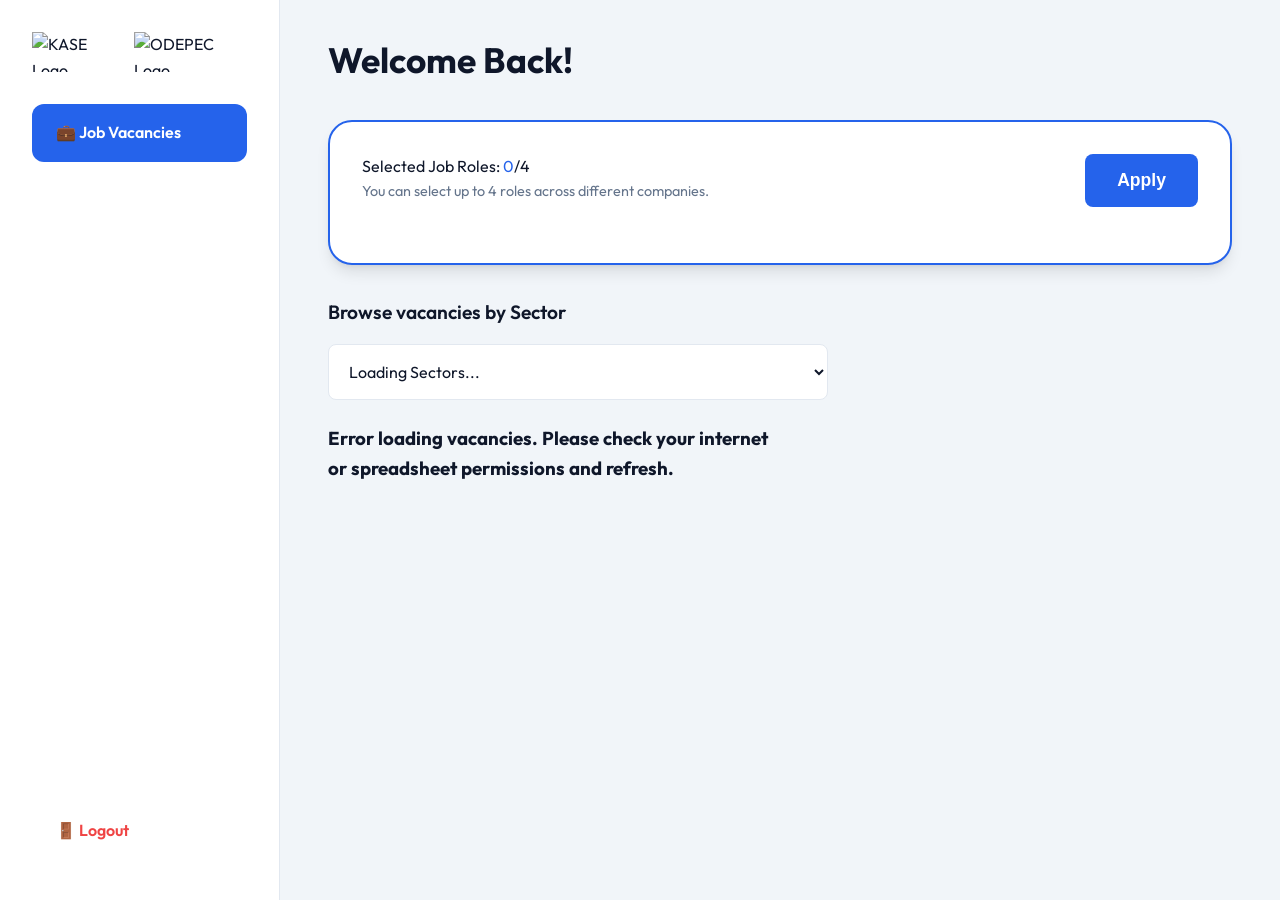
==== dashboard.html @ 4801c1cb "Add files via upload" ====
<!DOCTYPE html>
<html lang="en">

<head>
    <meta charset="UTF-8">
    <meta name="viewport" content="width=device-width, initial-scale=1.0">
    <title>Candidate Dashboard - Placement Drive 2026</title>
    <link rel="stylesheet" href="style.css">
    <link rel="preconnect" href="https://fonts.googleapis.com">
    <link rel="preconnect" href="https://fonts.gstatic.com" crossorigin>
    <link href="https://fonts.googleapis.com/css2?family=Outfit:wght@300;400;500;600;700;800&display=swap"
        rel="stylesheet">
    <script src="https://cdnjs.cloudflare.com/ajax/libs/html2pdf.js/0.10.1/html2pdf.bundle.min.js"></script>
    <style>
        :root {
            --nav-width: 280px;
        }

        .dashboard-layout {
            display: flex;
            min-height: 100vh;
            background: #f1f5f9;
        }

        .sidebar {
            width: var(--nav-width);
            background: var(--white);
            border-right: 1px solid #e2e8f0;
            padding: 2rem;
            display: flex;
            flex-direction: column;
            position: fixed;
            height: 100vh;
            z-index: 100;
        }

        .main-content {
            margin-left: var(--nav-width);
            flex: 1;
            padding: 2rem 3rem;
        }

        .nav-item {
            padding: 1rem 1.5rem;
            border-radius: 0.75rem;
            margin-bottom: 0.5rem;
            cursor: pointer;
            transition: all 0.3s;
            font-weight: 600;
            color: var(--secondary);
            display: flex;
            align-items: center;
            gap: 1rem;
        }

        .nav-item.active {
            background: var(--primary);
            color: var(--white);
        }

        .card-grid {
            display: grid;
            grid-template-columns: repeat(auto-fill, minmax(350px, 1fr));
            gap: 1.5rem;
            margin-top: 1.5rem;
        }

        .vacancy-card {
            background: var(--white);
            padding: 2rem;
            border-radius: 1.25rem;
            box-shadow: var(--shadow);
            border: 1px solid #e2e8f0;
            display: flex;
            flex-direction: column;
            gap: 1rem;
        }

        .vacancy-card .company {
            font-weight: 800;
            color: var(--primary);
            font-size: 0.85rem;
            text-transform: uppercase;
        }

        .vacancy-card h4 {
            font-size: 1.3rem;
            margin: 0;
            color: var(--text);
        }

        .vacancy-card .details-box {
            font-size: 0.9rem;
            color: var(--secondary);
            background: #f8fafc;
            padding: 1rem;
            border-radius: 0.75rem;
            margin: 0.5rem 0;
        }

        .selection-panel {
            position: sticky;
            top: 2rem;
            background: var(--white);
            padding: 2rem;
            border-radius: 1.5rem;
            box-shadow: var(--shadow-lg);
            margin-bottom: 2rem;
            border: 2px solid var(--primary);
            z-index: 10;
        }

        .selected-item {
            display: flex;
            justify-content: space-between;
            align-items: center;
            padding: 0.75rem 0;
            border-bottom: 1px solid #f1f5f9;
            font-weight: 600;
        }

        .remove-btn {
            color: #ef4444;
            cursor: pointer;
            background: #fee2e2;
            width: 24px;
            height: 24px;
            display: flex;
            align-items: center;
            justify-content: center;
            border-radius: 50%;
            font-size: 0.8rem;
        }

        #profileForm .form-row {
            display: grid;
            grid-template-columns: 1fr 1fr;
            gap: 1.5rem;
            margin-bottom: 1rem;
        }

        @media (max-width: 1024px) {
            .sidebar {
                width: 100%;
                height: auto;
                position: fixed;
                top: 0;
                left: 0;
                flex-direction: row;
                justify-content: space-between;
                align-items: center;
                padding: 0.75rem 1.5rem;
                box-shadow: var(--shadow);
            }

            .main-content {
                margin-left: 0;
                padding: 1.5rem;
                margin-top: 80px;
                /* Offset for fixed sidebar */
            }

            .sidebar .logo {
                display: block !important;
                margin-bottom: 0 !important;
            }

            .sidebar .logo img {
                height: 35px !important;
            }

            .nav-item:not(.logout-item) {
                display: none;
                /* Hide 'Job Vacancies' text on mobile since it's the only page */
            }

            .logout-item {
                margin-top: 0 !important;
                padding: 0.5rem !important;
            }
        }
    </style>
</head>

<body>
    <div class="dashboard-layout">
        <aside class="sidebar">
            <div class="logo" style="margin-bottom: 2rem; display: flex; align-items: center; gap: 0.75rem;">
                <img src="https://res.cloudinary.com/dbpyjdqt2/image/upload/kase-1-scaled_u5ygsl.jpg" alt="KASE Logo"
                    style="height: 40px;">
                <img src="https://res.cloudinary.com/dbpyjdqt2/image/upload/v1771854785/odepc_prctuo.avif"
                    alt="ODEPEC Logo" style="height: 40px;">
            </div>
            <div class="nav-item active">💼 Job Vacancies</div>
            <div class="nav-item logout-item" style="margin-top: auto; color: #ef4444;" onclick="logout()">🚪 Logout
            </div>
        </aside>

        <main class="main-content">
            <header style="margin-bottom: 2rem;">
                <h1 id="welcomeText" style="font-size: 2.2rem;">Welcome Back!</h1>
                <p id="candidateId" style="color: var(--secondary); font-weight: 600;"></p>
            </header>

            <!-- Job Application Tab (Default and Only) -->
            <div id="applyTab" class="tab-content">
                <div class="selection-panel">
                    <div style="display: flex; justify-content: space-between; align-items: flex-start;">
                        <div>
                            <div class="selection-count">Selected Job Roles: <span id="count"
                                    style="color: var(--primary);">0</span>/4</div>
                            <p style="font-size: 0.9rem; color: var(--secondary);">You can select up to 4 roles across
                                different companies.</p>
                        </div>
                        <button id="finalApply" class="btn btn-primary btn-lg" disabled>Apply</button>
                    </div>
                    <div id="selectedList" style="margin-top: 1.5rem; display: flex; flex-wrap: wrap; gap: 1rem;"></div>
                </div>

                <div class="form-group">
                    <label style="font-size: 1.2rem; margin-bottom: 1rem;">Browse vacancies by Sector</label>
                    <select id="sectorFilter" style="max-width: 500px; padding: 1rem;">
                        <option value="">Loading Sectors...</option>
                    </select>
                </div>

                <div id="vacancyGrid" class="card-grid">
                    <div style="grid-column: 1/-1; text-align: center; padding: 4rem; color: var(--secondary);">
                        <h3>Loading vacancies...</h3>
                    </div>
                </div>

                <!-- My Applications View (Hidden by default) -->
                <div id="appliedView" style="display: none; margin-top: 2rem;">
                    <h2 style="margin-bottom: 1.5rem;">My Job Applications</h2>
                    <div class="card-grid" id="appliedList"></div>
                    <div
                        style="margin-top: 2rem; background: #e0f2fe; padding: 1.5rem; border-radius: 1rem; border: 1px dashed var(--primary);">
                        <p style="font-weight: 600; color: var(--primary);">Notice: Your applications have been
                            submitted. You cannot edit or add more roles at this stage. Please contact support if you
                            need to make changes.</p>
                        <button class="btn btn-primary" style="margin-top: 1rem;"
                            onclick="showApplicationCard()">Download My Application Card</button>
                    </div>
                </div>
            </div>
        </main>
    </div>

    <!-- Job Application Card Modal -->
    <div id="applyModal" class="modal" style="display: none;">
        <div class="modal-content">
            <div id="applicationCard" class="admit-card" style="margin: 0 auto;">
                <div class="admit-card-header" style="display: flex; align-items: center; gap: 1rem;">
                    <img src="https://res.cloudinary.com/dbpyjdqt2/image/upload/kase-1-scaled_u5ygsl.jpg"
                        alt="KASE Logo" class="admit-logo" style="height: 40px;">
                    <img src="https://res.cloudinary.com/dbpyjdqt2/image/upload/v1771854785/odepc_prctuo.avif"
                        alt="ODEPEC Logo" class="admit-logo" style="height: 40px;">
                    <div class="admit-title-box">
                        <h3>JOB APPLICATION CARD</h3>
                        <p>Placement Drive 2026</p>
                    </div>
                </div>
                <div class="admit-body">
                    <div class="reg-id-box">
                        <span class="label">Candidate Reg ID:</span>
                        <span id="cardRegId" class="value highlight"></span>
                    </div>
                    <div class="info-item">
                        <span class="label">Name:</span>
                        <span id="cardName" class="value"></span>
                    </div>
                    <div class="info-item w-100">
                        <span class="label">Applied Job Roles:</span>
                        <div id="cardJobs" class="value" style="font-size: 1.1rem; padding-top: 0.5rem;"></div>
                    </div>
                </div>
                <div class="admit-footer">
                    <p>Present this card to the HR at the stall for interview.</p>
                    <p><strong>Venue:</strong> LBS Institute For Women, Poojappura</p>
                </div>
            </div>
            <div class="modal-actions" style="margin-top: 2rem;">
                <button class="btn btn-primary btn-lg" onclick="downloadApplicationCard()">Download PDF Admit
                    Card</button>
                <button class="btn btn-secondary"
                    onclick="document.getElementById('applyModal').style.display='none'">Close</button>
            </div>
        </div>
    </div>

    <script>
        const csvURL = 'https://docs.google.com/spreadsheets/d/e/2PACX-1vRA1fcEyLeE8zkgQ0BWT3zTVd2pNcmcZmdlF9qS9Awzx4W4g16uwhM9a__3Rwo3fBtJ79kLUeqDsQLf/pub?gid=0&single=true&output=csv';
        const scriptURL = 'https://script.google.com/macros/s/AKfycbyvI1SxTqioDr9ubaeykXpOODg8nxhAuhc-OuUpnTBhGR8KE3iE7Ryh45l0erADDEQ/exec';
        const mobile = sessionStorage.getItem('candidate_mobile');
        const candidateName = sessionStorage.getItem('candidate_name');
        const regId = sessionStorage.getItem('candidate_regId');
        const gender = sessionStorage.getItem('candidate_gender') || "";

        // Personalize Greeting
        if (candidateName) {
            document.getElementById('welcomeText').innerText = `Welcome, ${candidateName}!`;
        }

        let allVacancies = [];
        let selectedJobs = [];

        // Initial fetch
        checkStatus();
        fetchVacancies();

        function checkStatus() {
            fetch(scriptURL, {
                method: 'POST',
                body: JSON.stringify({ action: 'checkApplicationStatus', regId: regId })
            })
                .then(res => res.json())
                .then(data => {
                    if (data.success && data.applied) {
                        lockDashboard(data.jobs);
                    }
                });
        }

        function lockDashboard(jobs) {
            document.querySelector('.selection-panel').style.display = 'none';
            document.querySelector('.form-group').style.display = 'none';
            document.getElementById('vacancyGrid').style.display = 'none';
            document.getElementById('appliedView').style.display = 'block';

            selectedJobs = jobs.map(j => `${j.company} - ${j.role}`);

            const list = document.getElementById('appliedList');
            list.innerHTML = jobs.map(j => `
                <div class="vacancy-card">
                    <div class="company">${j.company}</div>
                    <h4>${j.role}</h4>
                    <div style="margin-top: 1rem; padding: 0.5rem 1rem; background: #fef3c7; color: #92400e; border-radius: 0.5rem; font-weight: 600; font-size: 0.9rem; display: inline-block;">
                        Status: ${j.status}
                    </div>
                </div>
            `).join('');
        }

        function fetchVacancies() {
            const CACHE_KEY = 'vacancies_data';
            const CACHE_TIME_KEY = 'vacancies_time';
            const CACHE_TTL = 60 * 60 * 1000; // 15 Minutes

            const cachedData = localStorage.getItem(CACHE_KEY);
            const cachedTime = localStorage.getItem(CACHE_TIME_KEY);
            const now = Date.now();

            if (cachedData && cachedTime && (now - cachedTime < CACHE_TTL)) {
                console.log("Loading vacancies from cache...");
                allVacancies = JSON.parse(cachedData);
                populateSectors(allVacancies);
                return;
            }

            console.log("Fetching from CSV...");
            fetch(csvURL)
                .then(res => {
                    if (!res.ok) throw new Error("CSV response not OK");
                    return res.text();
                })
                .then(csv => {
                    if (!csv || csv.trim() === "") throw new Error("Empty CSV");
                    allVacancies = parseCSV(csv);
                    if (allVacancies.length === 0) throw new Error("No vacancies parsed");

                    // Update Cache
                    localStorage.setItem(CACHE_KEY, JSON.stringify(allVacancies));
                    localStorage.setItem(CACHE_TIME_KEY, now.toString());

                    populateSectors(allVacancies);
                })
                .catch(err => {
                    console.warn('CSV Fetch failed, falling back to GAS API:', err);
                    // Fallback to GAS API
                    fetch(scriptURL + '?action=getVacancies')
                        .then(res => res.json())
                        .then(data => {
                            if (data.error) throw new Error(data.error);
                            allVacancies = data;
                            populateSectors(data);
                        })
                        .catch(err2 => {
                            console.error('All fetch attempts failed:', err2);
                            document.getElementById('vacancyGrid').innerHTML = '<h3>Error loading vacancies. Please check your internet or spreadsheet permissions and refresh.</h3>';
                        });
                });
        }

        function parseCSV(csv) {
            const lines = csv.split(/\r?\n/);
            if (lines.length < 2) return [];

            // Improved CSV header parsing (accounting for quotes)
            const headers = lines[0].split(',').map(h => h.trim().replace(/^"|"$/g, ''));

            return lines.slice(1).filter(line => line.trim() !== "").map(line => {
                // Split by comma, but handle basic quoted values (no complex nested comma handling)
                const values = line.split(',').map(v => v.trim().replace(/^"|"$/g, ''));
                const obj = {};
                headers.forEach((header, i) => {
                    if (!header) return;
                    const cleanKey = header.toLowerCase();
                    if (cleanKey.includes("organization")) obj.company = values[i] || "";
                    else if (cleanKey.includes("sector")) obj.sector = values[i] || "";
                    else if (cleanKey.includes("job title")) obj.title = values[i] || "";
                    else if (cleanKey.includes("vacancies")) obj.vacancies = values[i] || "";
                    else if (cleanKey.includes("location")) obj.location = values[i] || "";
                    else if (cleanKey.includes("qualification")) obj.qualification = values[i] || "";
                    else if (cleanKey.includes("salary") || cleanKey.includes("ctc")) obj.salary = values[i] || "";
                    else obj[header] = values[i] || "";
                });
                return obj;
            });
        }

        function populateSectors(data) {
            const filter = document.getElementById('sectorFilter');
            filter.innerHTML = '<option value="">Choose a Sector...</option>';

            const sectors = [...new Set(data.map(v => v.sector))].filter(s => s).sort();

            sectors.forEach(s => {
                const opt = document.createElement('option');
                opt.value = opt.innerText = s;
                filter.appendChild(opt);
            });

            document.getElementById('vacancyGrid').innerHTML = '<div style="grid-column: 1/-1; text-align: center; padding: 4rem; color: var(--secondary);"><h3>Please select a sector above to view vacancies</h3></div>';
        }

        document.getElementById('sectorFilter').onchange = (e) => {
            const sector = e.target.value;
            if (!sector) {
                document.getElementById('vacancyGrid').innerHTML = '<div style="grid-column: 1/-1; text-align: center; padding: 4rem; color: var(--secondary);"><h3>Please select a sector above to view vacancies</h3></div>';
                return;
            }
            const filtered = allVacancies.filter(v => v.sector === sector);
            renderVacancies(filtered);
        };

        function renderVacancies(vacancies) {
            const grid = document.getElementById('vacancyGrid');
            if (vacancies.length === 0) {
                grid.innerHTML = '<div style="grid-column: 1/-1; text-align: center; padding: 4rem; color: var(--secondary);"><h3>No vacancies found in this sector.</h3></div>';
                return;
            }

            // Using DocumentFragment for performance with 2000+ users
            const fragment = document.createDocumentFragment();
            vacancies.forEach(v => {
                const jobKey = `${v.company} - ${v.title}`;
                const isSelected = selectedJobs.includes(jobKey);

                const card = document.createElement('div');
                card.className = `vacancy-card ${isSelected ? 'selected' : ''}`;
                card.innerHTML = `
                    <div class="company">${v.company}</div>
                    <h4>${v.title}</h4>
                    <div class="details-box">
                        <strong>Vacancies:</strong> ${v.vacancies}<br>
                        <strong>Location:</strong> ${v.location}<br>
                        <strong>Qualification:</strong> ${v.qualification}<br>
                        <strong>Salary:</strong> ${v.salary}
                    </div>
                    <button class="btn ${isSelected ? 'btn-secondary' : 'btn-primary'} apply-btn" 
                            onclick="toggleJob('${jobKey}')">
                        ${isSelected ? 'Deselect Role' : 'Select This Role'}
                    </button>
                `;
                fragment.appendChild(card);
            });

            grid.innerHTML = '';
            grid.appendChild(fragment);
        }

        function toggleJob(jobKey) {
            const idx = selectedJobs.indexOf(jobKey);
            if (idx > -1) {
                selectedJobs.splice(idx, 1);
            } else {
                if (selectedJobs.length >= 4) {
                    alert("Maximum 4 selections allowed.");
                    return;
                }
                selectedJobs.push(jobKey);
            }
            updateSelection();

            const sector = document.getElementById('sectorFilter').value;
            if (sector) {
                renderVacancies(allVacancies.filter(v => v.sector === sector));
            }
        }

        function updateSelection() {
            document.getElementById('count').innerText = selectedJobs.length;
            document.getElementById('finalApply').disabled = selectedJobs.length === 0;
            const list = document.getElementById('selectedList');
            list.innerHTML = selectedJobs.map(j => `
                <div class="selected-item" style="background: #e0f2fe; padding: 0.5rem 1rem; border-radius: 2rem; display: flex; align-items: center; gap: 0.5rem;">
                    <span>${j}</span>
                    <span class="remove-btn" onclick="toggleJob('${j}')">×</span>
                </div>
            `).join('');
        }

        document.getElementById('finalApply').onclick = () => {
            const btn = document.getElementById('finalApply');
            btn.disabled = true;
            btn.innerText = 'Applying...';

            function attemptApply(retries = 3) {
                fetch(scriptURL, {
                    method: 'POST',
                    body: JSON.stringify({
                        action: 'applyJobs',
                        mobile: mobile,
                        fullName: candidateName,
                        regId: regId,
                        gender: gender,
                        selectedJobs: selectedJobs
                    })
                })
                    .then(res => res.json())
                    .then(result => {
                        if (result.success) {
                            showApplicationCard();
                            checkStatus(); // Refresh to lock
                        } else if (retries > 0) {
                            console.warn(`Apply failed, retrying... (${retries} left)`);
                            setTimeout(() => attemptApply(retries - 1), 1500);
                        } else {
                            alert('Server is busy due to high traffic. Your selections are saved locally, please click Apply again in a few moments.');
                            btn.disabled = false;
                            btn.innerText = 'Apply';
                        }
                    })
                    .catch(err => {
                        if (retries > 0) {
                            console.warn("Network error, retrying...", err);
                            setTimeout(() => attemptApply(retries - 1), 1500);
                        } else {
                            alert('Connection error. Please check your internet and try again.');
                            btn.disabled = false;
                            btn.innerText = 'Apply';
                        }
                    });
            }

            attemptApply();
        };

        function showApplicationCard() {
            document.getElementById('cardRegId').innerText = regId;
            document.getElementById('cardName').innerText = candidateName;
            document.getElementById('cardJobs').innerHTML = selectedJobs.map((j, i) => `<b>${i + 1}.</b> ${j}`).join('<br>');
            document.getElementById('applyModal').style.display = 'flex';
        }

        function downloadApplicationCard() {
            const element = document.getElementById('applicationCard');
            const originalWidth = element.style.width;

            // Ensure we capture from the top and the card is properly sized
            window.scrollTo(0, 0);
            element.style.width = "680px";
            element.style.margin = "0"; // Remove centered margin for capture

            const opt = {
                margin: 0.5,
                filename: `Application_AdmitCard_${regId}.pdf`,
                image: { type: 'jpeg', quality: 0.98 },
                html2canvas: {
                    scale: 3,
                    useCORS: true,
                    letterRendering: true,
                    scrollY: 0,
                    scrollX: 0
                },
                jsPDF: { unit: 'in', format: 'a4', orientation: 'portrait' }
            };

            const btn = event.target;
            const originalText = btn.innerText;
            btn.innerText = 'Generating PDF...';
            btn.disabled = true;

            html2pdf().set(opt).from(element).save().then(() => {
                element.style.width = originalWidth;
                element.style.margin = "0 auto";
                btn.innerText = originalText;
                btn.disabled = false;
            }).catch(err => {
                console.error("PDF Generate Error:", err);
                btn.innerText = originalText;
                btn.disabled = false;
                alert("Error generating PDF. Please try again.");
            });
        }

        function logout() { sessionStorage.clear(); window.location.href = 'index.html'; }
    </script>
</body>

</html>
---- style.css ----
/* Design System */
:root {
    --primary: #2563eb;
    --primary-dark: #1d4ed8;
    --secondary: #64748b;
    --accent: #10b981;
    --background: #f8fafc;
    --text: #0f172a;
    --white: #ffffff;
    --glass: rgba(255, 255, 255, 0.8);
    --shadow: 0 4px 6px -1px rgb(0 0 0 / 0.1), 0 2px 4px -2px rgb(0 0 0 / 0.1);
    --shadow-lg: 0 10px 15px -3px rgb(0 0 0 / 0.1), 0 4px 6px -4px rgb(0 0 0 / 0.1);
}

* {
    margin: 0;
    padding: 0;
    box-sizing: border-box;
}

html {
    scroll-behavior: smooth;
}

body {
    font-family: 'Outfit', sans-serif;
    background-color: var(--background);
    color: var(--text);
    line-height: 1.6;
    caret-color: transparent;
    /* Remove default blinking cursor from non-inputs */
}

input,
textarea,
[contenteditable="true"] {
    caret-color: auto;
    /* Restore for inputs */
}

.container {
    max-width: 1200px;
    margin: 0 auto;
    padding: 0 1.5rem;
}

/* Header */
.header {
    height: 80px;
    display: flex;
    align-items: center;
    background-color: var(--glass);
    backdrop-filter: blur(8px);
    position: sticky;
    top: 0;
    z-index: 1000;
    border-bottom: 1px solid rgba(0, 0, 0, 0.05);
}

.header nav {
    display: flex;
    justify-content: space-between;
    align-items: center;
    width: 100%;
}

.logo img {
    height: 70px;
    /* Increased from 50px */
    width: auto;
}

/* Buttons */
.btn {
    display: inline-block;
    padding: 0.75rem 1.5rem;
    border-radius: 0.5rem;
    font-weight: 600;
    text-decoration: none;
    transition: all 0.3s ease;
    cursor: pointer;
    border: none;
}

.btn-primary {
    background-color: var(--primary);
    color: var(--white);
}

.btn-primary:hover {
    background-color: var(--primary-dark);
    transform: translateY(-2px);
    box-shadow: var(--shadow);
}

.btn-secondary {
    background-color: var(--white);
    color: var(--text);
    border: 1px solid rgba(0, 0, 0, 0.1);
}

.btn-secondary:hover {
    background-color: #f1f5f9;
    transform: translateY(-2px);
}

.btn-lg {
    padding: 1rem 2rem;
    font-size: 1.1rem;
}

/* Hero Section */
.hero {
    padding: 6rem 0;
    background: radial-gradient(circle at top right, rgba(37, 99, 235, 0.05), transparent),
        radial-gradient(circle at bottom left, rgba(16, 185, 129, 0.05), transparent);
    text-align: center;
}

.hero-content {
    max-width: 800px;
    margin: 0 auto;
}

.badge {
    background: linear-gradient(135deg, var(--primary), var(--accent));
    color: var(--white);
    padding: 0.6rem 1.2rem;
    border-radius: 2rem;
    font-weight: 700;
    font-size: 0.9rem;
    display: inline-block;
    margin-bottom: 1.5rem;
    box-shadow: 0 4px 12px rgba(37, 99, 235, 0.3);
    text-transform: uppercase;
    letter-spacing: 1px;
}

.hero h1 {
    font-size: 3.5rem;
    font-weight: 800;
    line-height: 1.2;
    margin-bottom: 1.5rem;
}

.hero h1 span {
    color: var(--primary);
}

.hero p {
    font-size: 1.25rem;
    color: var(--secondary);
    margin-bottom: 2.5rem;
}

.hero-btns {
    display: flex;
    gap: 1rem;
    justify-content: center;
}

/* Stats Section */
.stats {
    padding: 4rem 0;
    background-color: var(--white);
}

.stats-grid {
    display: grid;
    grid-template-columns: repeat(auto-fit, minmax(200px, 1fr));
    gap: 2rem;
    text-align: center;
}

.stat-card h3 {
    font-size: 2.5rem;
    font-weight: 700;
    color: var(--primary);
    margin-bottom: 0.5rem;
}

.stat-card p {
    color: var(--secondary);
    font-weight: 600;
}

/* Common Section Styles */
.section-title {
    text-align: center;
    font-size: 2.5rem;
    font-weight: 700;
    margin-bottom: 1rem;
}

.section-subtitle {
    text-align: center;
    color: var(--secondary);
    margin-bottom: 3rem;
    max-width: 600px;
    margin-left: auto;
    margin-right: auto;
}

/* Recruiters & Sectors Grid */
.recruiters {
    padding: 4rem 0 2rem 0;
    /* Reduced gaps */
}

.sectors {
    padding: 0 0 4rem 0;
    /* Reduced gaps */
}

.recruiters-grid,
.sectors-grid {
    display: none;
}

.card {
    background: var(--white);
    padding: 1.5rem;
    border-radius: 1rem;
    box-shadow: var(--shadow);
    transition: transform 0.3s ease;
    border: 1px solid rgba(0, 0, 0, 0.05);
    display: flex;
    align-items: center;
    gap: 1rem;
}

.card:hover {
    transform: translateY(-5px);
    box-shadow: var(--shadow-lg);
}

.card-icon {
    width: 40px;
    height: 40px;
    background: rgba(37, 99, 235, 0.1);
    color: var(--primary);
    border-radius: 0.5rem;
    display: flex;
    align-items: center;
    justify-content: center;
    font-weight: 700;
    flex-shrink: 0;
}

/* Registration Form */
.registration {
    padding: 6rem 0;
    background-color: #f1f5f9;
}

.form-container {
    max-width: 800px;
    margin: 0 auto;
    background: var(--white);
    padding: 3rem;
    border-radius: 1.5rem;
    box-shadow: var(--shadow-lg);
}

.form-section {
    margin-bottom: 2rem;
}

.form-section-title {
    font-size: 1.5rem;
    font-weight: 700;
    margin-bottom: 1.5rem;
    padding-bottom: 0.5rem;
    border-bottom: 2px solid #f1f5f9;
}

.form-group {
    margin-bottom: 1rem;
}

/* Address Grid */
.form-grid-address {
    display: grid;
    grid-template-columns: repeat(2, 1fr);
    gap: 1rem;
    margin-bottom: 1rem;
}

.form-row {
    display: grid;
    grid-template-columns: 1fr 1fr;
    gap: 1.5rem;
}

label {
    display: block;
    font-weight: 600;
    margin-bottom: 0.5rem;
    color: var(--text);
}

input[type="text"],
input[type="email"],
input[type="tel"],
input[type="password"],
input[type="number"],
input[type="date"],
input:not([type]),
select,
textarea {
    width: 100%;
    padding: 0.75rem 1rem;
    border: 1.5px solid #e2e8f0;
    border-radius: 0.5rem;
    font-family: inherit;
    font-size: 1rem;
    transition: all 0.3s ease;
    background-color: var(--white);
    color: var(--text);
    display: block;
}

input:focus,
select:focus,
textarea:focus {
    outline: none;
    border-color: var(--primary);
}

.radio-group,
.checkbox-group {
    display: flex;
    gap: 1.5rem;
    flex-wrap: wrap;
    padding: 0.5rem 0;
}

.radio-group label,
.checkbox-group label {
    font-weight: 400;
    display: flex;
    align-items: center;
    gap: 0.5rem;
    cursor: pointer;
}

/* Hero Details */
.hero-details {
    margin-bottom: 1.5rem;
    font-size: 1.1rem;
    color: var(--text);
}

.hero-details p {
    margin-bottom: 0.5rem;
}

/* About Section */
.about {
    padding: 6rem 0;
    background-color: var(--white);
}

.about-text p {
    margin-bottom: 1.5rem;
    color: var(--secondary);
    font-size: 1.1rem;
}

/* Infinite Carousel */
.carousel-container {
    overflow: hidden;
    padding: 2rem 0;
    position: relative;
    width: 100%;
}

.carousel-track {
    display: flex;
    gap: 2rem;
    width: max-content;
    animation: scroll 40s linear infinite;
}

.carousel-track:hover {
    animation-play-state: paused;
}

@keyframes scroll {
    0% {
        transform: translateX(0);
    }

    100% {
        transform: translateX(-50%);
    }
}

@keyframes scroll-right {
    0% {
        transform: translateX(-50%);
    }

    100% {
        transform: translateX(0);
    }
}

.track-reverse {
    animation: scroll-right 40s linear infinite !important;
}

.sector-carousel {
    padding: 1rem 0;
}

.sector-carousel .logo-card {
    min-width: 240px;
    height: 70px;
    flex-direction: row;
    gap: 1rem;
    padding: 0.5rem 1.5rem;
    background: #fdfdfd;
}

.sector-carousel .card-icon {
    width: 42px;
    height: 42px;
    background: var(--primary);
    color: var(--white);
    border-radius: 12px;
    display: flex;
    align-items: center;
    justify-content: center;
    flex-shrink: 0;
    padding: 8px;
}

.sector-carousel .card-icon svg {
    width: 100%;
    height: 100%;
    stroke: currentColor;
}

.sector-carousel span {
    font-size: 0.95rem;
    text-align: left;
}

.logo-card {
    background: var(--white);
    padding: 1rem;
    border-radius: 0.75rem;
    box-shadow: var(--shadow);
    border: 1px solid rgba(0, 0, 0, 0.05);
    display: flex;
    flex-direction: column;
    align-items: center;
    justify-content: center;
    width: 160px;
    height: 100px;
    flex-shrink: 0;
    text-align: center;
}

.logo-card img {
    max-width: 100%;
    max-height: 100%;
    object-fit: contain;
}

.logo-card span {
    font-size: 0.8rem;
    font-weight: 600;
    word-break: break-word;
}

/* Form Visibility */
.hidden {
    display: none;
}

/* Helpers */
.w-100 {
    width: 100%;
}

.footer-bottom {
    padding: 3rem 0;
    text-align: center;
    border-top: 1px solid rgba(0, 0, 0, 0.05);
    color: var(--secondary);
}

.footer-bottom p {
    margin-bottom: 0.5rem;
}

/* Success Modal */
.modal {
    display: none;
    position: fixed;
    top: 0;
    left: 0;
    width: 100%;
    height: 100%;
    background-color: rgba(0, 0, 0, 0.85);
    z-index: 2000;
    overflow-y: auto;
    /* Enable scroll inside the modal overlay */
    padding: 3rem 1rem;
    /* More space at top/bottom for scrolling comfort */
    backdrop-filter: blur(10px);
}

.modal.show {
    display: flex;
    justify-content: center;
    align-items: flex-start;
}

.modal-content {
    background-color: var(--white);
    padding: 2rem;
    /* Reduced from 3rem */
    border-radius: 1.5rem;
    max-width: 600px;
    width: 95%;
    text-align: center;
    box-shadow: var(--shadow-lg);
    animation: modalIn 0.3s ease-out;
    margin: 0 auto;
    /* Center horizontally */
}

/* Admit Card Styling */
.admit-card {
    background: var(--white);
    padding: 1.5rem;
    /* Reduced from 2.5rem */
    border: 3px solid var(--primary);
    border-radius: 1.25rem;
    text-align: left;
    color: var(--text);
    margin: 0.5rem 0;
    box-shadow: 0 0 0 10px var(--white);
}

.admit-card-header {
    display: flex;
    align-items: center;
    gap: 1.5rem;
    padding-bottom: 1.5rem;
    border-bottom: 2px solid #eee;
    margin-bottom: 1.5rem;
}

.admit-logo {
    height: 60px;
    width: auto;
}

.admit-title-box h3 {
    font-size: 1.25rem;
    color: var(--primary);
    margin: 0;
}

.admit-title-box p {
    margin: 0;
    font-weight: 600;
    color: var(--secondary);
}

.reg-id-box {
    background: #f8fafc;
    padding: 1rem;
    border-radius: 0.5rem;
    margin-bottom: 1.5rem;
    display: flex;
    justify-content: flex-start;
    gap: 1rem;
    align-items: center;
    border: 1px dashed var(--primary);
}

.info-grid-admit {
    display: grid;
    grid-template-columns: 1fr 1fr;
    gap: 1rem;
}

.info-item {
    padding: 0.5rem 0;
}

.info-grid-admit .info-item.w-100 {
    grid-column: span 2;
}

.info-item .label {
    display: block;
    font-size: 0.8rem;
    color: var(--secondary);
    font-weight: 600;
}

.info-item .value {
    display: block;
    font-size: 1.1rem;
    color: var(--text);
    font-weight: 700;
    line-height: 1.5;
    word-break: break-word;
}

.value.highlight {
    color: var(--primary);
}

.admit-footer {
    margin-top: 2rem;
    padding-top: 1.5rem;
    border-top: 1px solid #eee;
    font-size: 0.9rem;
    color: var(--secondary);
    text-align: center;
}

.modal-actions {
    margin-top: 1rem;
    display: flex;
    gap: 1rem;
    justify-content: center;
}

/* Print Specific Styles */
@media print {
    body * {
        visibility: hidden !important;
    }

    #admitCardPrint,
    #admitCardPrint *,
    #applicationCard,
    #applicationCard * {
        visibility: visible !important;
        caret-color: transparent !important;
    }

    #admitCardPrint,
    #applicationCard {
        position: fixed;
        left: 0;
        top: 0;
        width: 100%;
        margin: 0;
        padding: 2rem;
        border: 2px solid var(--primary);
        border-radius: 0;
        background: white !important;
        box-shadow: none !important;
    }

    .modal {
        position: absolute;
        display: block;
        background: none;
        backdrop-filter: none;
        padding: 0;
    }

    .modal-actions {
        display: none;
    }
}

@keyframes modalIn {
    from {
        transform: translateY(20px);
        opacity: 0;
    }

    to {
        transform: translateY(0);
        opacity: 1;
    }
}

.modal-icon {
    font-size: 4rem;
    margin-bottom: 1.5rem;
}

.modal h2 {
    font-size: 1.75rem;
    color: var(--text);
    margin-bottom: 1rem;
}

.modal p {
    color: var(--secondary);
    margin-bottom: 1.5rem;
}

@media (max-width: 640px) {
    .form-container {
        padding: 1.5rem;
    }

    .form-row,
    .form-grid-address,
    .info-grid-admit {
        grid-template-columns: 1fr;
    }

    .section-title {
        font-size: 2rem;
    }

    .carousel-track {
        animation-duration: 25s;
        /* Faster for smaller screens */
    }

    .modal-content {
        padding: 1.5rem 1rem;
        margin-top: 0;
        border-radius: 1rem;
        width: 100%;
    }

    .admit-card {
        padding: 1.25rem;
        margin: 0.5rem 0;
        border-width: 2px;
    }

    .admit-card-header {
        flex-direction: column;
        text-align: center;
        gap: 1rem;
        padding-bottom: 1rem;
    }

    .reg-id-box {
        flex-direction: column;
        gap: 0.5rem;
        text-align: center;
        padding: 0.75rem;
    }

    .admit-title-box h3 {
        font-size: 1rem;
    }

    .info-item .value {
        font-size: 0.95rem;
    }
}
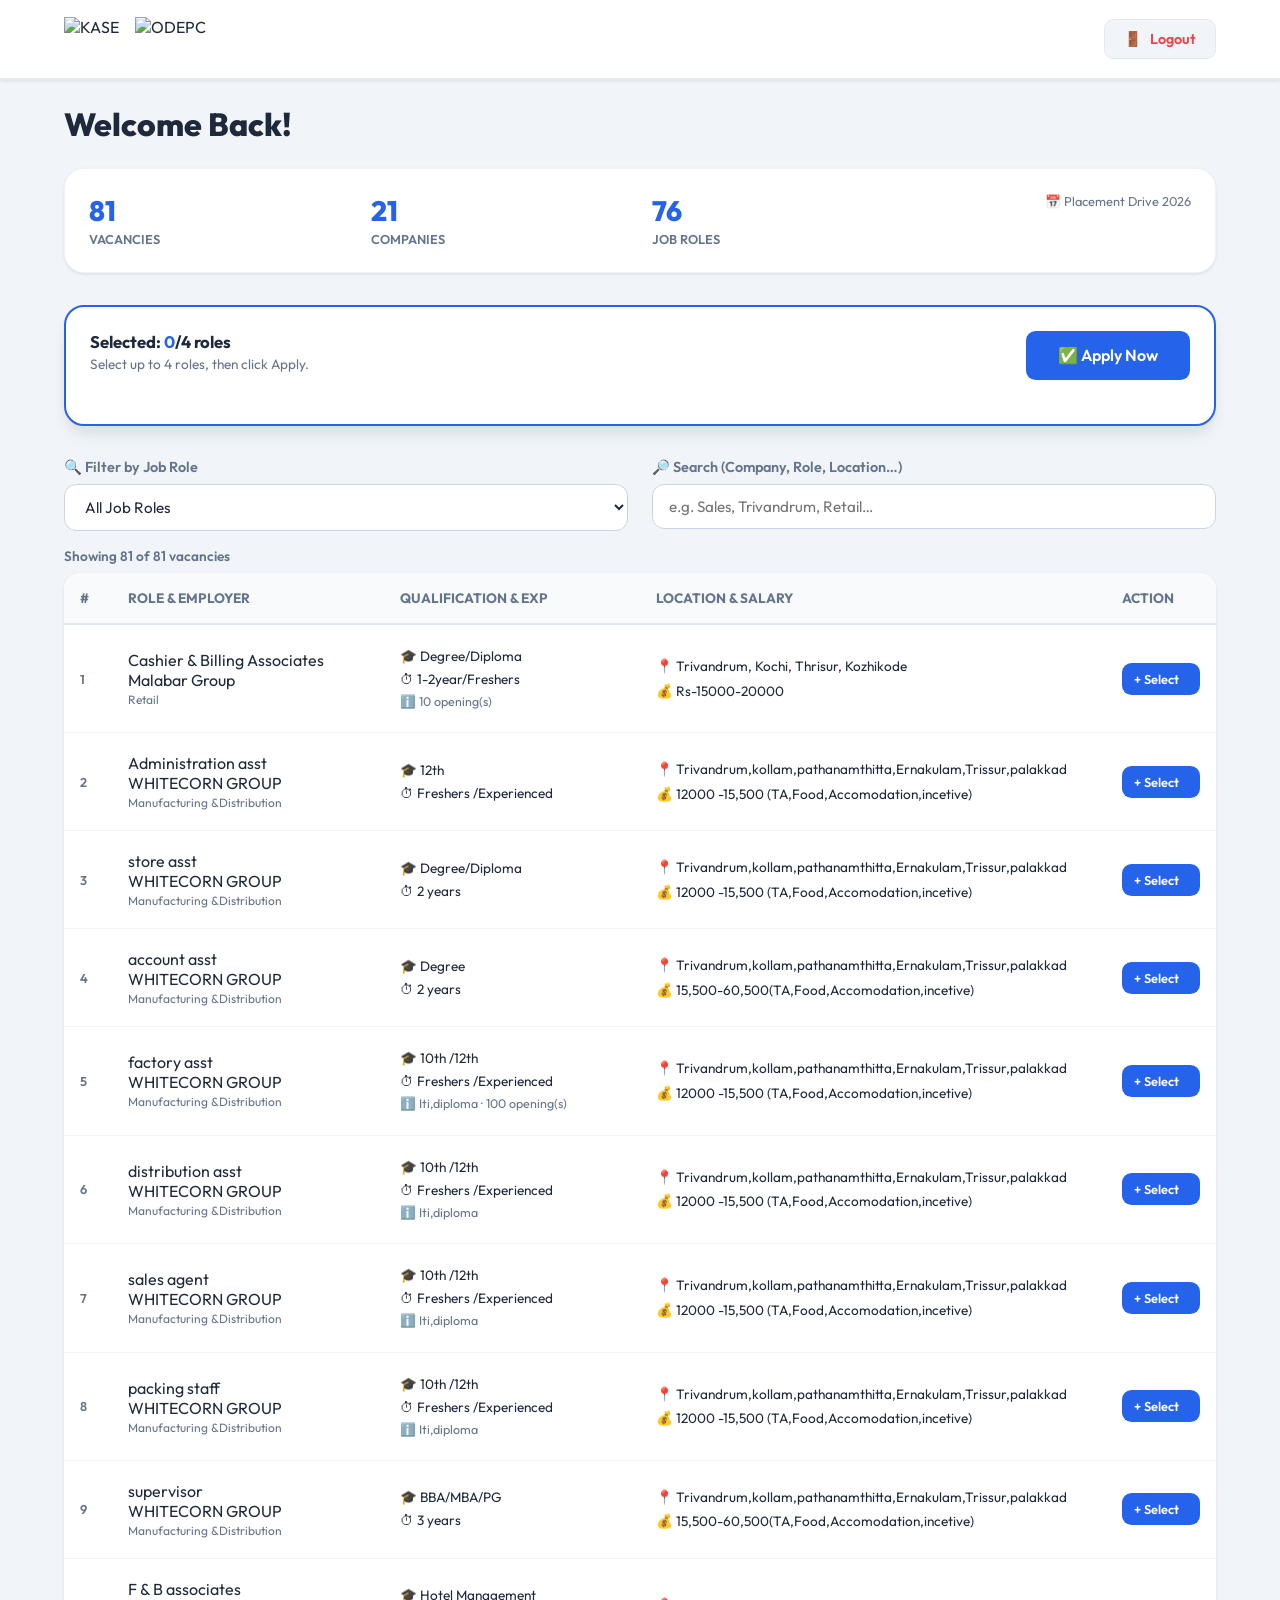
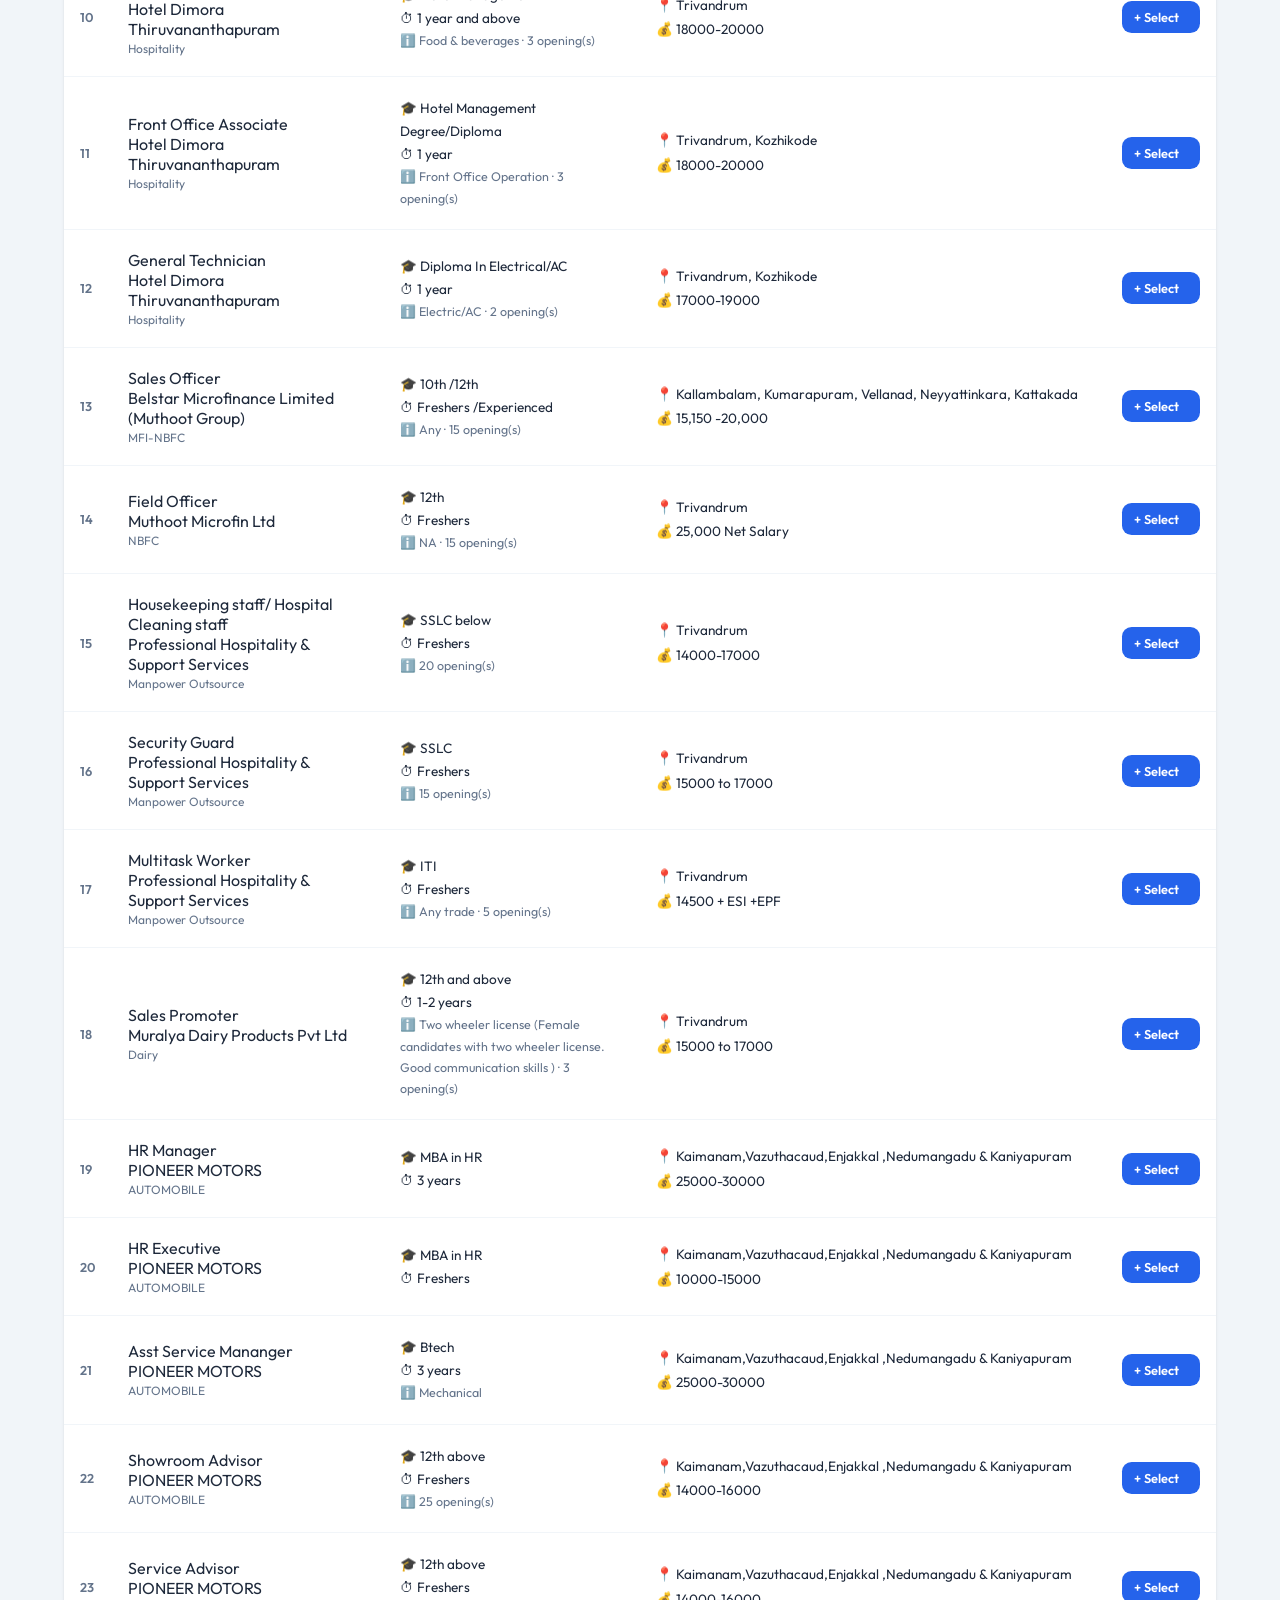
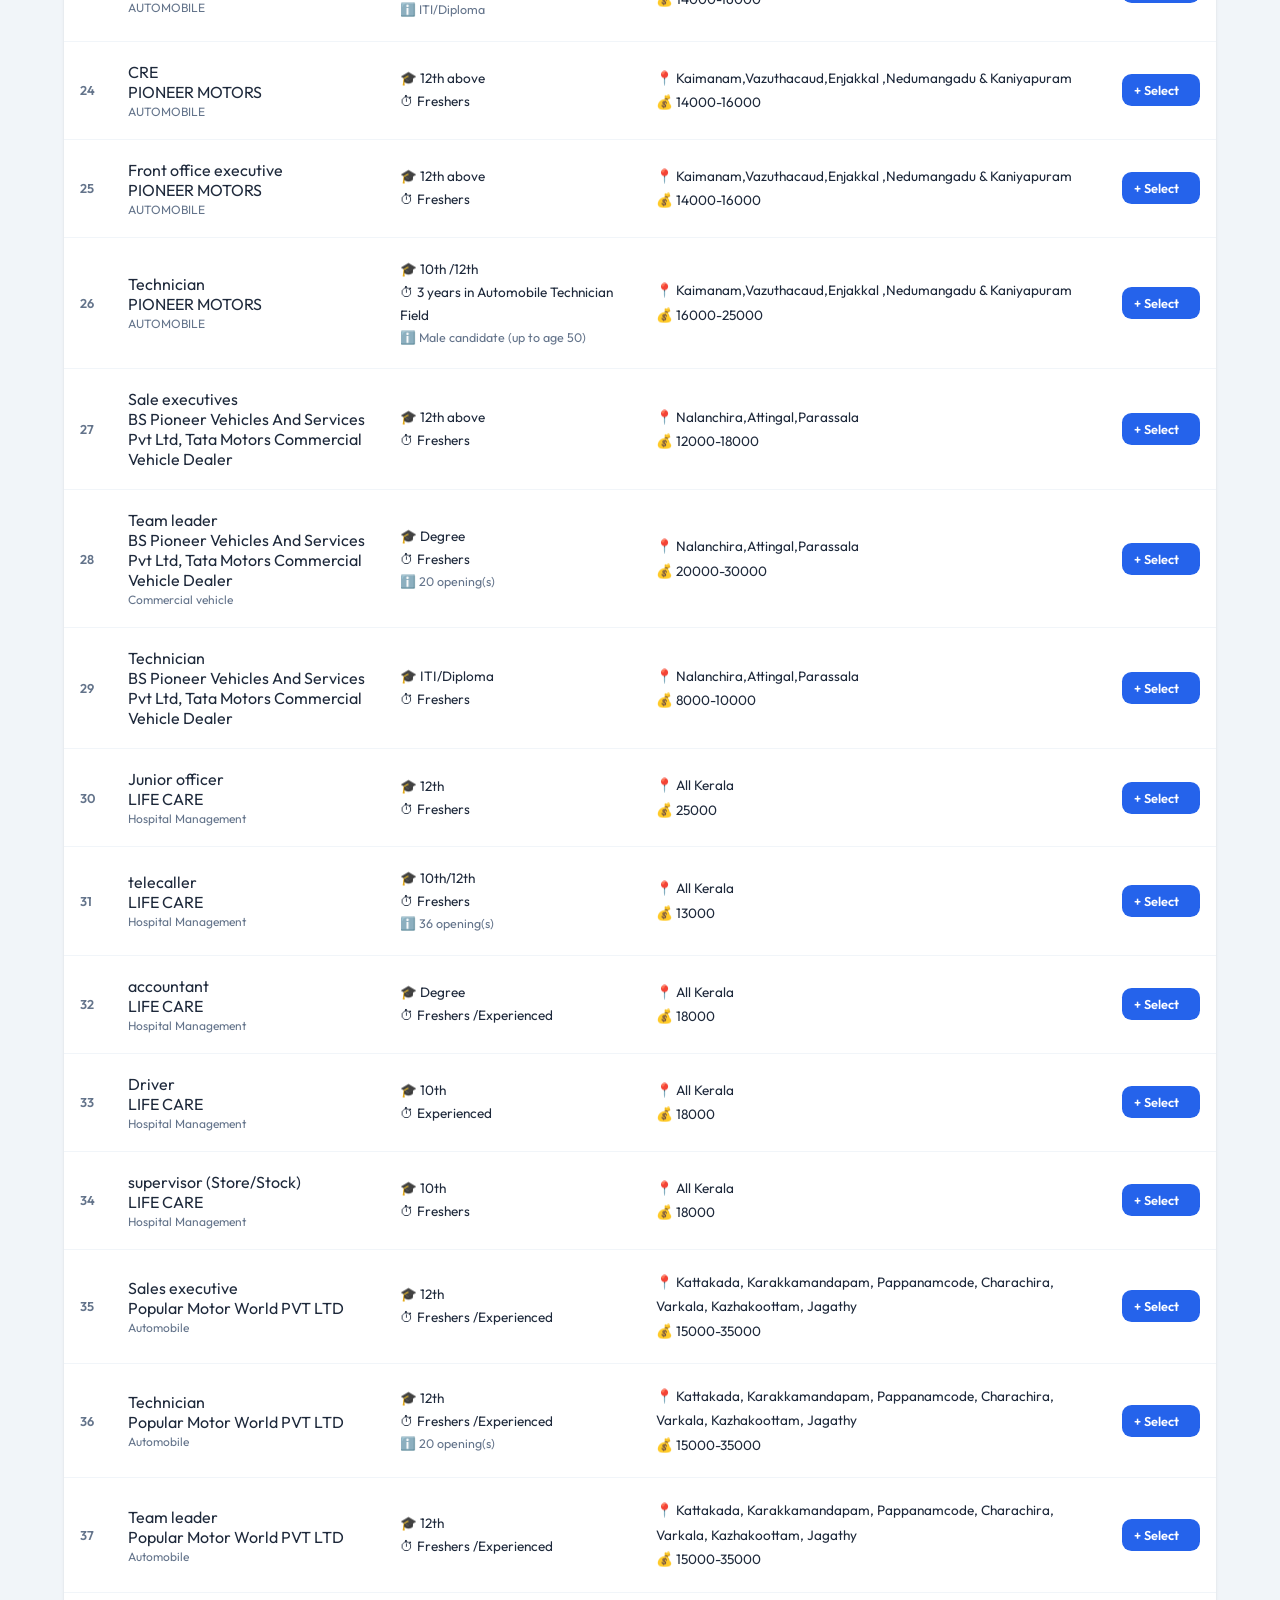
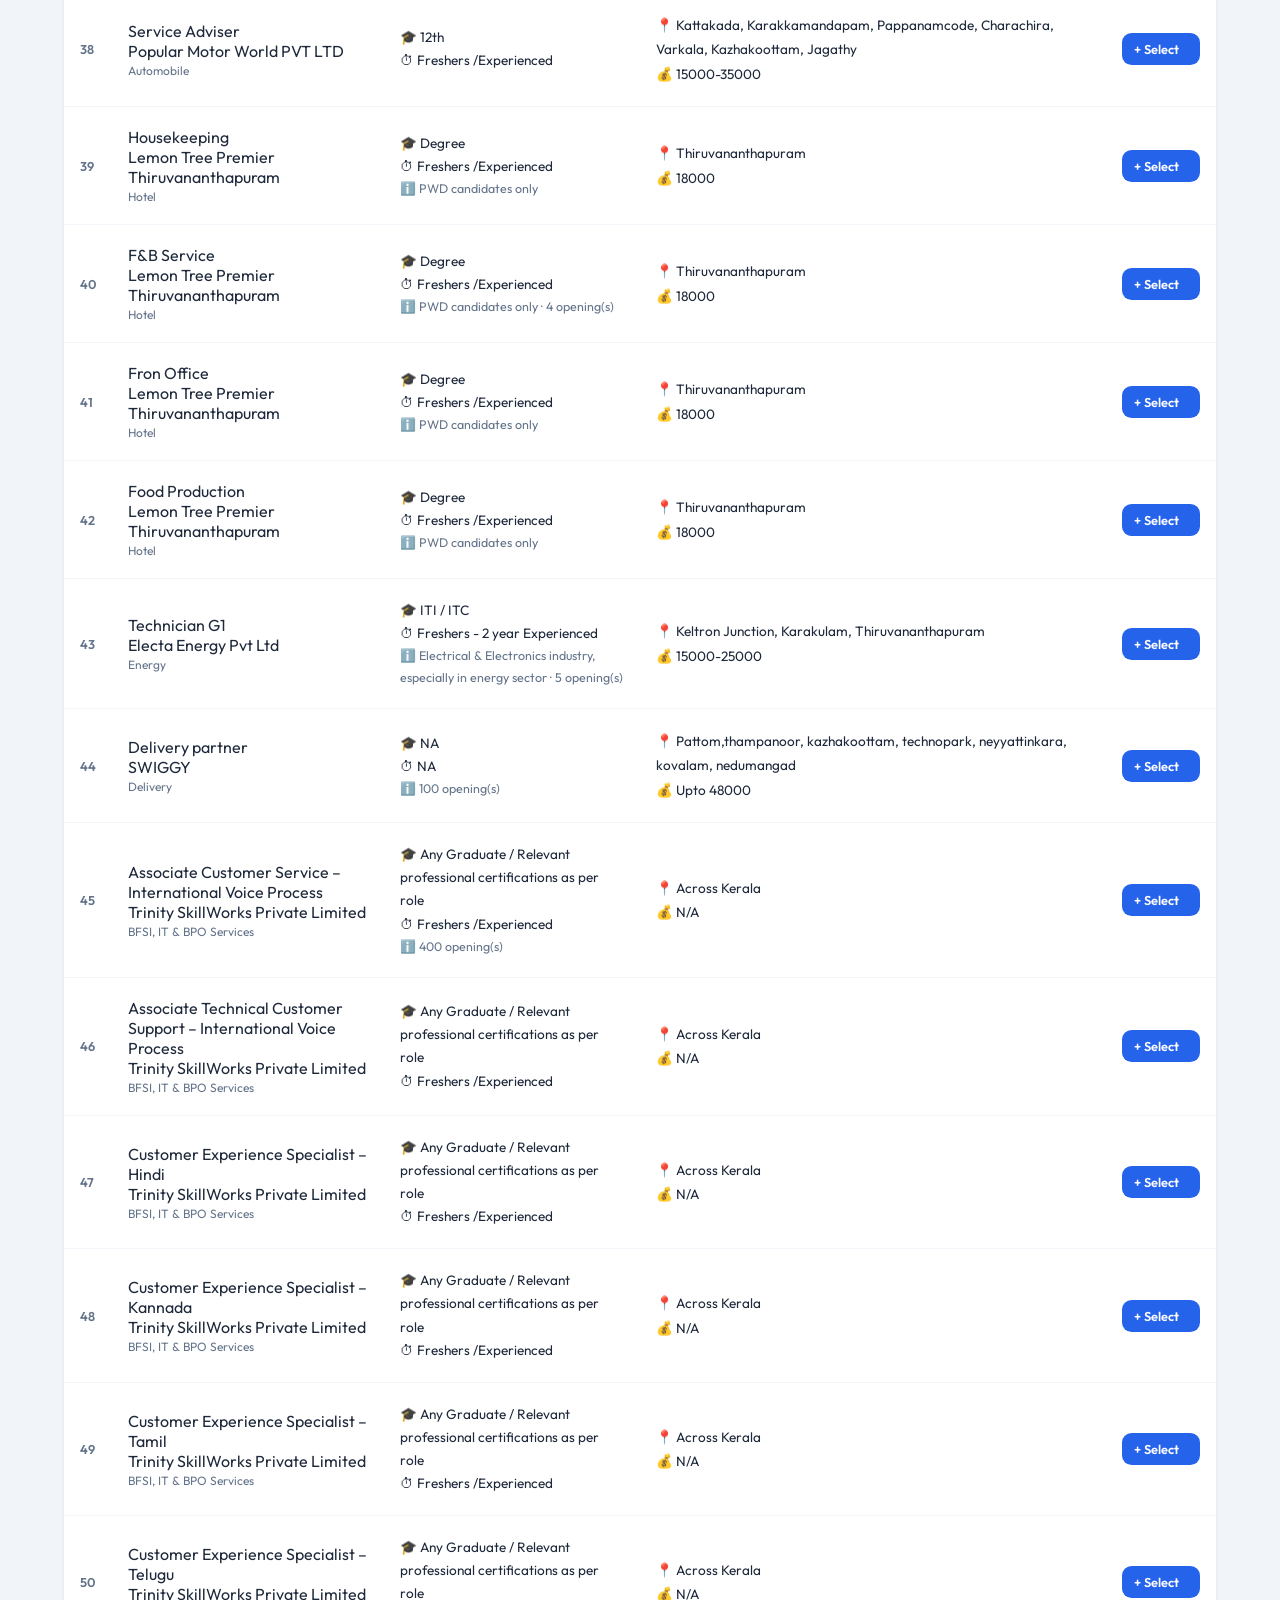
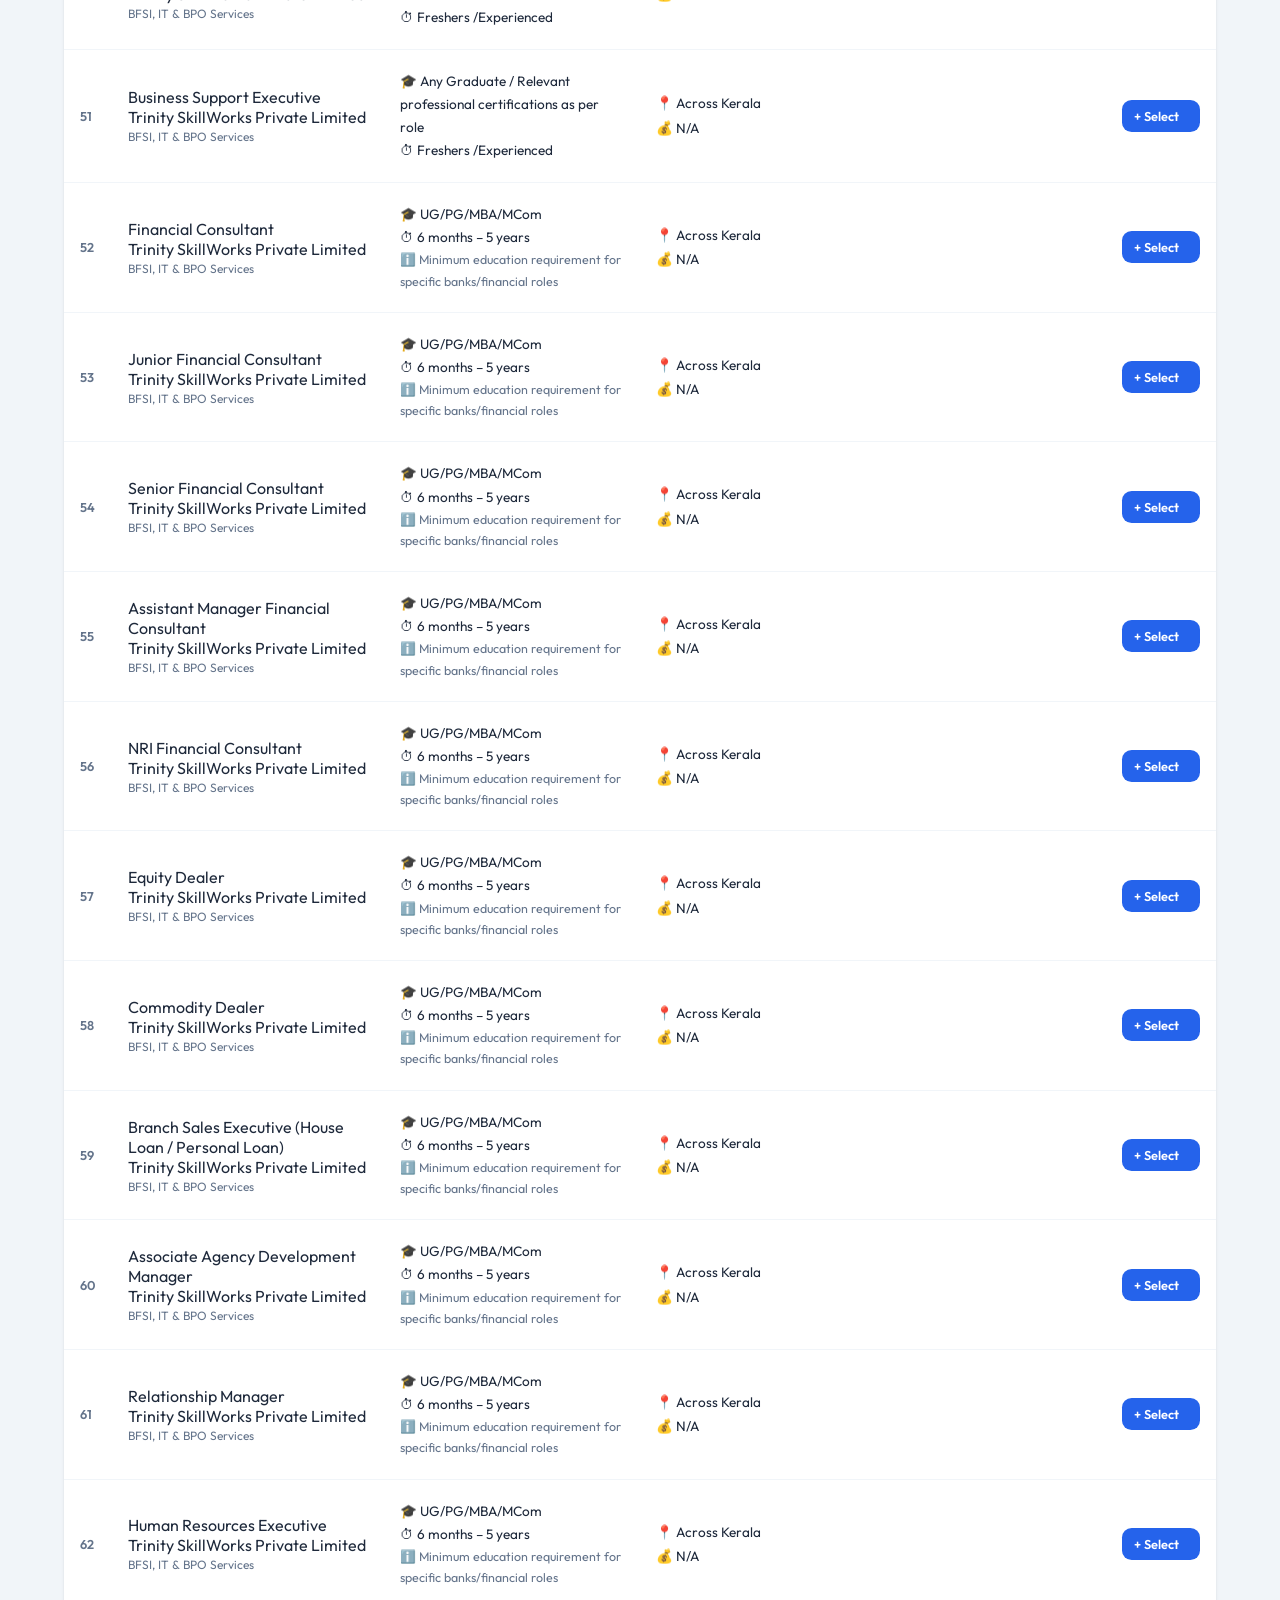
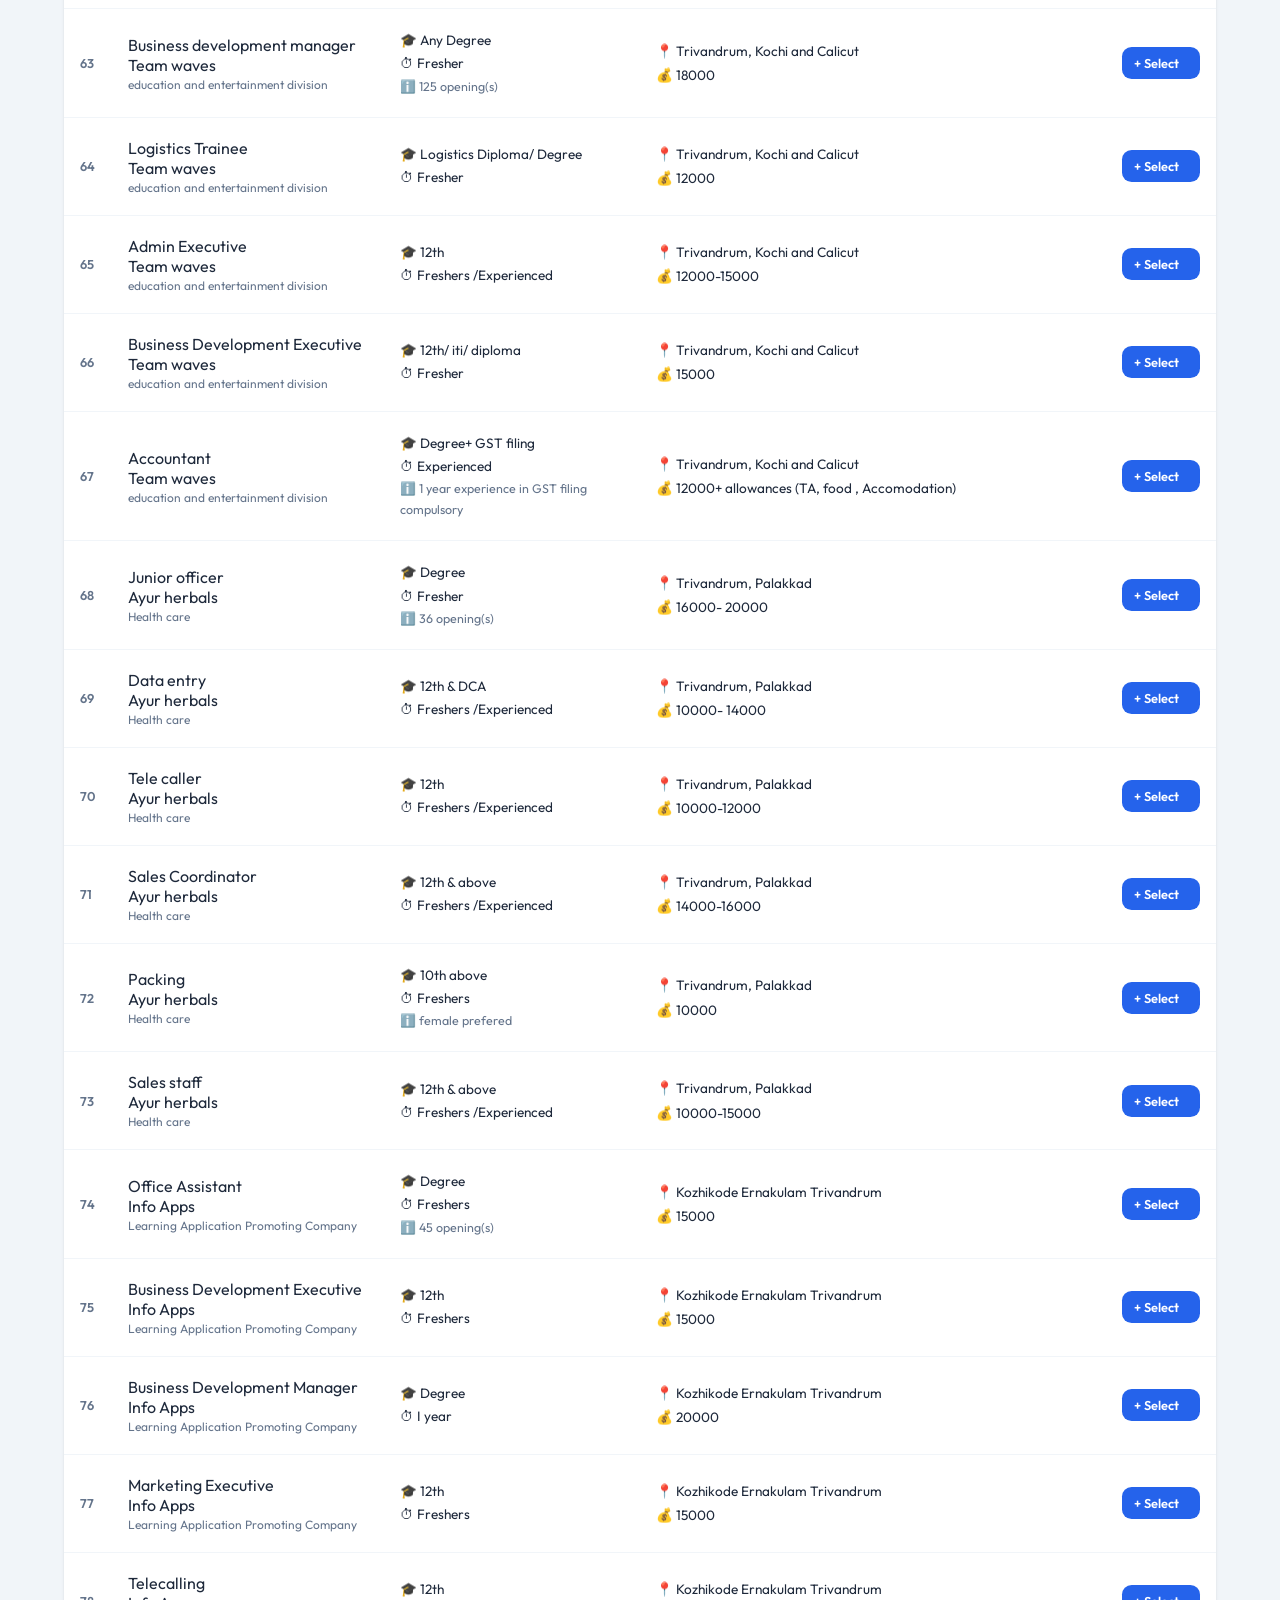
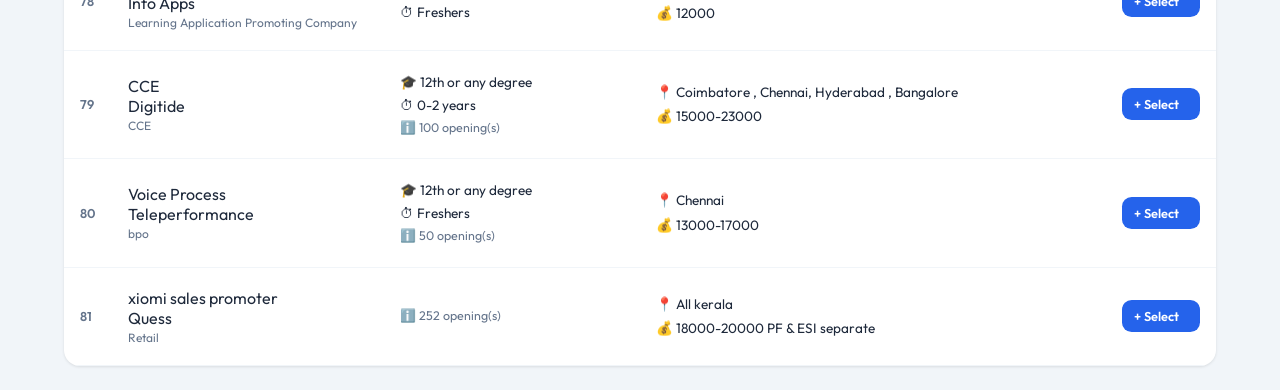
==== commit 0df4b3ad: "Update dashboard.html" ====
--- a/dashboard.html
+++ b/dashboard.html
@@ -5,7 +5,6 @@
     <meta charset="UTF-8">
     <meta name="viewport" content="width=device-width, initial-scale=1.0">
     <title>Candidate Dashboard - Placement Drive 2026</title>
-    <link rel="stylesheet" href="style.css">
     <link rel="preconnect" href="https://fonts.googleapis.com">
     <link rel="preconnect" href="https://fonts.gstatic.com" crossorigin>
     <link href="https://fonts.googleapis.com/css2?family=Outfit:wght@300;400;500;600;700;800&display=swap"
@@ -13,600 +12,925 @@
     <script src="https://cdnjs.cloudflare.com/ajax/libs/html2pdf.js/0.10.1/html2pdf.bundle.min.js"></script>
     <style>
         :root {
-            --nav-width: 280px;
-        }
-
-        .dashboard-layout {
+            --primary: #2563eb;
+            --secondary: #64748b;
+            --white: #fff;
+            --text: #1e293b;
+            --shadow: 0 1px 3px rgba(0, 0, 0, 0.1);
+            --shadow-lg: 0 10px 15px -3px rgba(0, 0, 0, 0.1);
+        }
+
+        * {
+            box-sizing: border-box;
+            margin: 0;
+            padding: 0;
+        }
+
+        body {
+            font-family: "Outfit", sans-serif;
+            color: var(--text);
+            background: #f1f5f9;
+            padding-top: 80px;
+            /* Space for fixed header */
+        }
+
+        /* Top Navigation Redesign */
+        .top-nav {
+            position: fixed;
+            top: 0;
+            left: 0;
+            right: 0;
+            height: 80px;
+            background: #fff;
+            border-bottom: 2px solid #e2e8f0;
             display: flex;
-            min-height: 100vh;
-            background: #f1f5f9;
-        }
-
-        .sidebar {
-            width: var(--nav-width);
-            background: var(--white);
-            border-right: 1px solid #e2e8f0;
-            padding: 2rem;
-            display: flex;
-            flex-direction: column;
-            position: fixed;
-            height: 100vh;
-            z-index: 100;
-        }
-
-        .main-content {
-            margin-left: var(--nav-width);
-            flex: 1;
-            padding: 2rem 3rem;
-        }
-
-        .nav-item {
-            padding: 1rem 1.5rem;
-            border-radius: 0.75rem;
-            margin-bottom: 0.5rem;
-            cursor: pointer;
-            transition: all 0.3s;
-            font-weight: 600;
-            color: var(--secondary);
+            align-items: center;
+            justify-content: space-between;
+            padding: 0 5%;
+            z-index: 1000;
+            box-shadow: var(--shadow);
+        }
+
+        .logo-box {
             display: flex;
             align-items: center;
             gap: 1rem;
         }
 
-        .nav-item.active {
+        .logo-box img {
+            height: 45px;
+            object-fit: contain;
+        }
+
+        .nav-actions {
+            display: flex;
+            align-items: center;
+            gap: 1rem;
+        }
+
+        .btn {
+            padding: .6rem 1.2rem;
+            border-radius: .6rem;
+            border: none;
+            cursor: pointer;
+            font-family: inherit;
+            font-weight: 600;
+            font-size: .9rem;
+            transition: all .2s;
+            display: inline-flex;
+            align-items: center;
+            gap: 0.5rem;
+        }
+
+        .btn-primary {
             background: var(--primary);
-            color: var(--white);
-        }
-
-        .card-grid {
-            display: grid;
-            grid-template-columns: repeat(auto-fill, minmax(350px, 1fr));
-            gap: 1.5rem;
-            margin-top: 1.5rem;
-        }
-
-        .vacancy-card {
-            background: var(--white);
-            padding: 2rem;
-            border-radius: 1.25rem;
-            box-shadow: var(--shadow);
+            color: #fff;
+        }
+
+        .btn-primary:hover:not(:disabled) {
+            background: #1d4ed8;
+            transform: translateY(-1px);
+        }
+
+        .btn-secondary {
+            background: #f1f5f9;
+            color: var(--text);
             border: 1px solid #e2e8f0;
+        }
+
+        .btn-lg {
+            padding: .9rem 2rem;
+            font-size: 1rem;
+        }
+
+        .form-group {
             display: flex;
             flex-direction: column;
-            gap: 1rem;
-        }
-
-        .vacancy-card .company {
+            gap: .5rem;
+        }
+
+        .form-group label {
+            font-weight: 600;
+            font-size: .9rem;
+            color: var(--secondary);
+        }
+
+        .form-group select,
+        .form-group input {
+            padding: .75rem 1rem;
+            border: 1px solid #cbd5e1;
+            border-radius: .75rem;
+            font-family: inherit;
+            font-size: .95rem;
+            color: var(--text);
+            background: #fff;
+            outline: none;
+            transition: all .2s;
+            width: 100%;
+        }
+
+        .form-group select:focus,
+        .form-group input:focus {
+            border-color: var(--primary);
+            box-shadow: 0 0 0 3px rgba(37, 99, 235, 0.1);
+        }
+
+        .modal {
+            position: fixed;
+            inset: 0;
+            background: rgba(0, 0, 0, .7);
+            display: flex;
+            align-items: flex-start;
+            /* Changed from center to avoid pushing top off-screen */
+            justify-content: center;
+            z-index: 2000;
+            padding: 2rem 1rem;
+            backdrop-filter: blur(6px);
+            overflow-y: auto;
+            /* Ensure modal itself can scroll */
+        }
+
+        .modal-content {
+            background: #fff;
+            border-radius: 1.5rem;
+            padding: 2rem;
+            max-width: 800px;
+            width: 100%;
+            max-height: 95vh;
+            overflow-y: auto;
+            position: relative;
+        }
+
+        .admit-card {
+            border: 4px solid #2563eb;
+            border-radius: 1.25rem;
+            overflow: hidden;
+            background: #fff;
+            width: 100%;
+            max-width: 700px;
+            margin: 0 auto;
+        }
+
+        .admit-card-header {
+            background: #2563eb;
+            color: #fff;
+            padding: 1.5rem 2.5rem;
+            display: flex;
+            align-items: center;
+            gap: 1.5rem;
+        }
+
+        .admit-body {
+            padding: 2.5rem;
+            display: flex;
+            flex-direction: column;
+            gap: 2rem;
+        }
+
+        .admit-info-row {
+            display: flex;
+            align-items: baseline;
+            gap: 1.5rem;
+            border-bottom: 1px solid #f1f5f9;
+            padding-bottom: 1rem;
+        }
+
+        .info-grid-admit {
+            display: grid;
+            grid-template-columns: 1fr;
+            gap: 1.5rem;
+        }
+
+        .reg-id-badge {
+            background: #f1f5f9;
+            color: #475569;
+            padding: 0.4rem 1rem;
+            border-radius: 2rem;
+            font-size: 0.9rem;
+            font-weight: 600;
+            border: 1px solid #e2e8f0;
+        }
+
+        .candidate-name-large {
+            font-size: 2rem;
+            font-weight: 800;
+            color: #2563eb;
+            letter-spacing: -0.02em;
+        }
+
+        .jobs-table-admit {
+            width: 100%;
+            border-collapse: collapse;
+            font-size: 0.9rem;
+            margin-top: 1rem;
+            background: #fff;
+            border-radius: 0.5rem;
+            overflow: hidden;
+            box-shadow: 0 1px 3px rgba(0, 0, 0, 0.05);
+        }
+
+        .jobs-table-admit th {
+            background: #f8fafc;
+            color: #64748b;
+            text-align: left;
+            padding: 1rem;
+            font-weight: 600;
+            text-transform: uppercase;
+            font-size: 0.75rem;
+            letter-spacing: 0.05em;
+            border-bottom: 2px solid #f1f5f9;
+        }
+
+        .jobs-table-admit td {
+            padding: 1rem;
+            border-bottom: 1px solid #f1f5f9;
+            color: #334155;
+            line-height: 1.4;
+        }
+
+        .jobs-table-admit tr:last-child td {
+            border-bottom: none;
+        }
+
+        .room-col {
+            font-weight: 700;
+            color: #2563eb;
+            width: 80px;
+            text-align: center;
+        }
+
+        .admit-footer {
+            background: #f8fafc;
+            padding: 1.5rem 2.5rem;
+            font-size: .9rem;
+            color: var(--secondary);
+            border-top: 2px solid #e2e8f0;
+            text-align: center;
+        }
+
+        .admit-footer p {
+            margin-bottom: .4rem;
+        }
+
+        /* Print Specifics */
+        #admitPrintArea {
+            padding: 40px;
+            /* Crucial padding to avoid PDF clipping */
+            background: #fff;
+            display: inline-block;
+            width: 100%;
+        }
+
+        .main-content {
+            max-width: 1200px;
+            margin: 0 auto;
+            padding: 1.5rem;
+            width: 100%;
+        }
+
+        .stats-bar {
+            background: #fff;
+            border-radius: 1.25rem;
+            padding: 1.5rem;
+            box-shadow: var(--shadow);
+            margin-bottom: 2rem;
+            display: grid;
+            grid-template-columns: repeat(auto-fit, minmax(150px, 1fr));
+            gap: 1.5rem;
+            border: 1px solid #f1f5f9;
+        }
+
+        .stat-num {
+            font-size: 1.75rem;
             font-weight: 800;
             color: var(--primary);
-            font-size: 0.85rem;
+            display: block;
+        }
+
+        .stat-label {
+            font-size: .8rem;
+            color: var(--secondary);
+            font-weight: 600;
             text-transform: uppercase;
-        }
-
-        .vacancy-card h4 {
-            font-size: 1.3rem;
-            margin: 0;
-            color: var(--text);
-        }
-
-        .vacancy-card .details-box {
-            font-size: 0.9rem;
-            color: var(--secondary);
-            background: #f8fafc;
-            padding: 1rem;
-            border-radius: 0.75rem;
-            margin: 0.5rem 0;
         }
 
         .selection-panel {
             position: sticky;
-            top: 2rem;
-            background: var(--white);
-            padding: 2rem;
-            border-radius: 1.5rem;
+            top: 95px;
+            background: #fff;
+            padding: 1.5rem;
+            border-radius: 1.25rem;
             box-shadow: var(--shadow-lg);
             margin-bottom: 2rem;
             border: 2px solid var(--primary);
-            z-index: 10;
-        }
-
-        .selected-item {
-            display: flex;
-            justify-content: space-between;
-            align-items: center;
-            padding: 0.75rem 0;
+            z-index: 100;
+        }
+
+        .vacancy-table {
+            width: 100%;
+            border-collapse: separate;
+            border-spacing: 0;
+            background: #fff;
+            border-radius: 1rem;
+            overflow: hidden;
+            box-shadow: var(--shadow);
+        }
+
+        .vacancy-table th {
+            background: #f8fafc;
+            color: var(--secondary);
+            text-align: left;
+            padding: 1rem;
+            font-weight: 700;
+            font-size: .85rem;
+            text-transform: uppercase;
+            border-bottom: 2px solid #e2e8f0;
+        }
+
+        .vacancy-table td {
+            padding: 1.25rem 1rem;
             border-bottom: 1px solid #f1f5f9;
-            font-weight: 600;
-        }
-
-        .remove-btn {
-            color: #ef4444;
-            cursor: pointer;
-            background: #fee2e2;
-            width: 24px;
-            height: 24px;
-            display: flex;
-            align-items: center;
-            justify-content: center;
-            border-radius: 50%;
-            font-size: 0.8rem;
-        }
-
-        #profileForm .form-row {
-            display: grid;
-            grid-template-columns: 1fr 1fr;
-            gap: 1.5rem;
-            margin-bottom: 1rem;
-        }
-
-        @media (max-width: 1024px) {
-            .sidebar {
-                width: 100%;
-                height: auto;
-                position: fixed;
+        }
+
+        /* Mobile Friendliness */
+        @media (max-width: 768px) {
+            body {
+                padding-top: 70px;
+            }
+
+            .top-nav {
+                height: 70px;
+                padding: 0 1rem;
+            }
+
+            .logo-box img {
+                height: 32px;
+            }
+
+            .stats-bar {
+                grid-template-columns: 1fr 1fr;
+                padding: 1rem;
+                gap: 1rem;
+            }
+
+            .selection-panel {
+                position: relative;
                 top: 0;
-                left: 0;
-                flex-direction: row;
+                padding: 1.25rem;
+            }
+
+            .vacancy-table,
+            thead,
+            tbody,
+            th,
+            td,
+            tr {
+                display: block;
+            }
+
+            thead {
+                display: none;
+            }
+
+            tr {
+                margin-bottom: 1.25rem;
+                border: 1px solid #e2e8f0;
+                border-radius: 1rem;
+                padding: 1rem;
+                background: #fff;
+                box-shadow: var(--shadow);
+            }
+
+            td {
+                border: none;
+                padding: .5rem 0;
+                display: flex;
                 justify-content: space-between;
-                align-items: center;
-                padding: 0.75rem 1.5rem;
-                box-shadow: var(--shadow);
-            }
-
-            .main-content {
-                margin-left: 0;
+                align-items: flex-start;
+                gap: 1rem;
+            }
+
+            td::before {
+                content: attr(data-label);
+                font-weight: 700;
+                color: var(--secondary);
+                min-width: 100px;
+                font-size: .85rem;
+            }
+
+            .filter-row {
+                grid-template-columns: 1fr !important;
+                gap: 1rem !important;
+            }
+
+            .logout-text {
+                display: none;
+            }
+
+            .info-grid-admit {
+                grid-template-columns: 1fr;
+                gap: 1rem;
+            }
+
+            .admit-card-header {
                 padding: 1.5rem;
-                margin-top: 80px;
-                /* Offset for fixed sidebar */
-            }
-
-            .sidebar .logo {
-                display: block !important;
-                margin-bottom: 0 !important;
-            }
-
-            .sidebar .logo img {
-                height: 35px !important;
-            }
-
-            .nav-item:not(.logout-item) {
-                display: none;
-                /* Hide 'Job Vacancies' text on mobile since it's the only page */
-            }
-
-            .logout-item {
-                margin-top: 0 !important;
-                padding: 0.5rem !important;
+                flex-direction: column;
+                text-align: center;
+            }
+
+            .admit-body {
+                padding: 1.5rem;
             }
         }
     </style>
 </head>
 
 <body>
-    <div class="dashboard-layout">
-        <aside class="sidebar">
-            <div class="logo" style="margin-bottom: 2rem; display: flex; align-items: center; gap: 0.75rem;">
-                <img src="https://res.cloudinary.com/dbpyjdqt2/image/upload/kase-1-scaled_u5ygsl.jpg" alt="KASE Logo"
-                    style="height: 40px;">
-                <img src="https://res.cloudinary.com/dbpyjdqt2/image/upload/v1771854785/odepc_prctuo.avif"
-                    alt="ODEPEC Logo" style="height: 40px;">
+
+    <header class="top-nav">
+        <div class="logo-box">
+            <img src="https://res.cloudinary.com/dbpyjdqt2/image/upload/kase-1-scaled_u5ygsl.jpg" alt="KASE">
+            <img src="https://res.cloudinary.com/dbpyjdqt2/image/upload/v1771854785/odepc_prctuo.avif" alt="ODEPC">
+        </div>
+        <button class="btn btn-secondary" style="color:#ef4444;" onclick="logout()">
+            <span>🚪</span> <span class="logout-text">Logout</span>
+        </button>
+    </header>
+
+    <main class="main-content">
+        <header style="margin-bottom:1.5rem;">
+            <h1 id="welcomeText" style="font-size:2rem;font-weight:800;">Welcome Back!</h1>
+            <p id="candidateId" style="color:var(--secondary);font-weight:600;margin-top:.25rem;"></p>
+        </header>
+
+        <div class="stats-bar">
+            <div><span class="stat-num" id="statTotal">--</span><span class="stat-label">Vacancies</span></div>
+            <div><span class="stat-num" id="statCompanies">—</span><span class="stat-label">Companies</span>
             </div>
-            <div class="nav-item active">💼 Job Vacancies</div>
-            <div class="nav-item logout-item" style="margin-top: auto; color: #ef4444;" onclick="logout()">🚪 Logout
+            <div><span class="stat-num" id="statRoles">—</span><span class="stat-label">Job Roles</span></div>
+            <div style="margin-left:auto;font-size:.8rem;color:var(--secondary);">📅 Placement Drive 2026</div>
+        </div>
+
+        <div id="applySection">
+            <div class="selection-panel">
+                <div style="display:flex;justify-content:space-between;align-items:flex-start;gap:1rem;flex-wrap:wrap;">
+                    <div>
+                        <div style="font-weight:700;font-size:1.05rem;">
+                            Selected: <span id="count" style="color:var(--primary);">0</span>/4 roles
+                        </div>
+                        <p style="font-size:.85rem;color:var(--secondary);margin-top:.2rem;">
+                            Select up to 4 roles, then click Apply.
+                        </p>
+                    </div>
+                    <button id="finalApply" class="btn btn-primary btn-lg" disabled>✅ Apply Now</button>
+                </div>
+                <div id="selectedList" style="margin-top:1.25rem;display:flex;flex-wrap:wrap;gap:.6rem;"></div>
             </div>
-        </aside>
-
-        <main class="main-content">
-            <header style="margin-bottom: 2rem;">
-                <h1 id="welcomeText" style="font-size: 2.2rem;">Welcome Back!</h1>
-                <p id="candidateId" style="color: var(--secondary); font-weight: 600;"></p>
-            </header>
-
-            <!-- Job Application Tab (Default and Only) -->
-            <div id="applyTab" class="tab-content">
-                <div class="selection-panel">
-                    <div style="display: flex; justify-content: space-between; align-items: flex-start;">
-                        <div>
-                            <div class="selection-count">Selected Job Roles: <span id="count"
-                                    style="color: var(--primary);">0</span>/4</div>
-                            <p style="font-size: 0.9rem; color: var(--secondary);">You can select up to 4 roles across
-                                different companies.</p>
-                        </div>
-                        <button id="finalApply" class="btn btn-primary btn-lg" disabled>Apply</button>
-                    </div>
-                    <div id="selectedList" style="margin-top: 1.5rem; display: flex; flex-wrap: wrap; gap: 1rem;"></div>
-                </div>
-
+
+            <div class="filter-row" style="display:grid;grid-template-columns:1fr 1fr;gap:1.5rem;margin-bottom:1rem;">
                 <div class="form-group">
-                    <label style="font-size: 1.2rem; margin-bottom: 1rem;">Browse vacancies by Sector</label>
-                    <select id="sectorFilter" style="max-width: 500px; padding: 1rem;">
-                        <option value="">Loading Sectors...</option>
+                    <label>🔍 Filter by Job Role</label>
+                    <select id="jobRoleFilter">
+                        <option value="">All Job Roles</option>
                     </select>
                 </div>
-
-                <div id="vacancyGrid" class="card-grid">
-                    <div style="grid-column: 1/-1; text-align: center; padding: 4rem; color: var(--secondary);">
-                        <h3>Loading vacancies...</h3>
+                <div class="form-group">
+                    <label>🔎 Search (Company, Role, Location…)</label>
+                    <input type="text" id="globalSearch" placeholder="e.g. Sales, Trivandrum, Retail…">
+                </div>
+            </div>
+            <div id="resultsCount" style="font-size:.85rem;color:var(--secondary);font-weight:600;margin-bottom:.5rem;">
+            </div>
+            <div id="vacancyGrid"></div>
+        </div>
+
+        <div id="appliedView" style="display:none;margin-top:1rem;">
+            <div
+                style="background:#dcfce7;border:1px solid #86efac;border-radius:1rem;padding:1.5rem;margin-bottom:1.5rem;display:flex;align-items:center;gap:1rem;flex-wrap:wrap;">
+                <div style="font-size:2rem;">✅</div>
+                <div>
+                    <div style="font-weight:800;font-size:1.1rem;color:#166534;">Application Submitted
+                        Successfully!
                     </div>
+                    <div style="font-size:.9rem;color:#166534;margin-top:.25rem;">Your selections have been
+                        saved.
+                        Download your admit card below.</div>
                 </div>
-
-                <!-- My Applications View (Hidden by default) -->
-                <div id="appliedView" style="display: none; margin-top: 2rem;">
-                    <h2 style="margin-bottom: 1.5rem;">My Job Applications</h2>
-                    <div class="card-grid" id="appliedList"></div>
+                <button class="btn btn-primary" style="margin-left:auto;" onclick="showApplicationCard()">
+                    📄 Download Admit Card
+                </button>
+            </div>
+            <h2 style="margin-bottom:1rem;font-size:1.3rem;">My Applied Roles</h2>
+            <div class="card-grid" id="appliedList"></div>
+            <div
+                style="margin-top:1.5rem;background:#e0f2fe;padding:1.25rem;border-radius:1rem;border:1px dashed var(--primary);font-size:.9rem;color:var(--primary);font-weight:600;">
+                ⚠️ Applications are locked. Contact support if you need to make changes.
+            </div>
+        </div>
+    </main>
+    </div>
+
+    <div id="applyModal" class="modal" style="display:none;">
+        <div class="modal-content" style="padding: 0; background: #f8fafc; max-width: 850px;">
+            <div id="admitPrintAreaUI" style="padding: 40px; background: #fff;">
+                <div id="applicationCard"
+                    style="border: 4px solid #2563eb; border-radius: 1.25rem; overflow: hidden; background: #fff; width: 100%; max-width: 700px; margin: 0 auto; box-sizing: border-box; font-family: 'Outfit', sans-serif; color: #1e293b;">
                     <div
-                        style="margin-top: 2rem; background: #e0f2fe; padding: 1.5rem; border-radius: 1rem; border: 1px dashed var(--primary);">
-                        <p style="font-weight: 600; color: var(--primary);">Notice: Your applications have been
-                            submitted. You cannot edit or add more roles at this stage. Please contact support if you
-                            need to make changes.</p>
-                        <button class="btn btn-primary" style="margin-top: 1rem;"
-                            onclick="showApplicationCard()">Download My Application Card</button>
+                        style="background: #2563eb; color: #fff; padding: 1.5rem 2.5rem; display: flex; align-items: center; gap: 1.5rem; box-sizing: border-box;">
+                        <img src="https://res.cloudinary.com/dbpyjdqt2/image/upload/kase-1-scaled_u5ygsl.jpg" alt="KASE"
+                            crossOrigin="anonymous"
+                            style="height:50px; background:#fff; padding:4px; border-radius:6px; display:block;">
+                        <img src="https://res.cloudinary.com/dbpyjdqt2/image/upload/v1771854785/odepc_prctuo.avif"
+                            alt="ODEPC" crossOrigin="anonymous"
+                            style="height:50px; background:#fff; padding:4px; border-radius:6px; display:block;">
+                        <div style="flex:1;">
+                            <h3 style="letter-spacing:1px; margin:0; font-size:1.2rem; font-weight:800; color:#fff;">JOB
+                                APPLICATION CARD</h3>
+                            <p style="opacity:0.9; margin:4px 0 0 0; font-size:0.9rem;">Placement Drive 2026</p>
+                        </div>
+                    </div>
+
+                    <div
+                        style="padding: 2.5rem; display: flex; flex-direction: column; gap: 2rem; box-sizing: border-box;">
+                        <div
+                            style="display: flex; align-items: baseline; gap: 1.5rem; border-bottom: 1px solid #f1f5f9; padding-bottom: 1rem; box-sizing: border-box;">
+                            <div style="flex:1;">
+                                <span
+                                    style="font-size:0.75rem; font-weight:700; color:#64748b; text-transform:uppercase; display:block; margin-bottom:5px;">Candidate
+                                    Name</span>
+                                <span id="cardName"
+                                    style="font-size: 2rem; font-weight: 800; color: #2563eb; letter-spacing: -0.02em; display:block;"></span>
+                            </div>
+                            <div
+                                style="background: #f1f5f9; color: #475569; padding: 0.4rem 1rem; border-radius: 2rem; font-size: 0.9rem; font-weight: 600; border: 1px solid #e2e8f0;">
+                                ID: <span id="cardRegId"></span>
+                            </div>
+                        </div>
+
+                        <div>
+                            <span
+                                style="font-size:0.75rem; font-weight:700; color:#64748b; text-transform:uppercase; display:block; margin-bottom:12px;">Applied
+                                Job Roles</span>
+                            <table
+                                style="width: 100%; border-collapse: collapse; font-size: 0.9rem; margin-top: 1rem; background: #fff; border-radius: 0.5rem; overflow: hidden; border: 1px solid #f1f5f9;">
+                                <thead>
+                                    <tr style="background: #f8fafc; border-bottom: 2px solid #f1f5f9;">
+                                        <th
+                                            style="width:40px; color: #64748b; text-align: left; padding: 1rem; font-weight: 600; text-transform: uppercase; font-size: 0.75rem; letter-spacing: 0.05em;">
+                                            #</th>
+                                        <th
+                                            style="color: #64748b; text-align: left; padding: 1rem; font-weight: 600; text-transform: uppercase; font-size: 0.75rem; letter-spacing: 0.05em;">
+                                            Employer / Company</th>
+                                        <th
+                                            style="color: #64748b; text-align: left; padding: 1rem; font-weight: 600; text-transform: uppercase; font-size: 0.75rem; letter-spacing: 0.05em;">
+                                            Job Role</th>
+                                        <th
+                                            style="color: #2563eb; text-align: center; padding: 1rem; font-weight: 700; text-transform: uppercase; font-size: 0.75rem; letter-spacing: 0.05em; width: 80px;">
+                                            Room No.</th>
+                                    </tr>
+                                </thead>
+                                <tbody id="cardJobsTableBody">
+                                    <!-- Rows populated by JS -->
+                                </tbody>
+                            </table>
+                        </div>
+                    </div>
+
+                    <div
+                        style="background: #f8fafc; padding: 1.5rem 2.5rem; font-size: .9rem; color: #64748b; border-top: 2px solid #e2e8f0; text-align: center; box-sizing: border-box;">
+                        <p style="font-weight:600; margin:0 0 0.4rem 0; color:#1e293b;">Present this card to the HR at
+                            the stall for interview.</p>
+                        <p style="margin:0 0 0.4rem 0;"><strong>Venue:</strong> LBS Institute For Women, Poojappura,
+                            Trivandrum</p>
+                        <p style="font-size: 0.8rem; margin: 0.8rem 0 0 0; opacity: 0.6;">Computer-generated: Valid for
+                            Placement Drive 2026</p>
                     </div>
                 </div>
             </div>
-        </main>
-    </div>
-
-    <!-- Job Application Card Modal -->
-    <div id="applyModal" class="modal" style="display: none;">
-        <div class="modal-content">
-            <div id="applicationCard" class="admit-card" style="margin: 0 auto;">
-                <div class="admit-card-header" style="display: flex; align-items: center; gap: 1rem;">
-                    <img src="https://res.cloudinary.com/dbpyjdqt2/image/upload/kase-1-scaled_u5ygsl.jpg"
-                        alt="KASE Logo" class="admit-logo" style="height: 40px;">
-                    <img src="https://res.cloudinary.com/dbpyjdqt2/image/upload/v1771854785/odepc_prctuo.avif"
-                        alt="ODEPEC Logo" class="admit-logo" style="height: 40px;">
-                    <div class="admit-title-box">
-                        <h3>JOB APPLICATION CARD</h3>
-                        <p>Placement Drive 2026</p>
-                    </div>
-                </div>
-                <div class="admit-body">
-                    <div class="reg-id-box">
-                        <span class="label">Candidate Reg ID:</span>
-                        <span id="cardRegId" class="value highlight"></span>
-                    </div>
-                    <div class="info-item">
-                        <span class="label">Name:</span>
-                        <span id="cardName" class="value"></span>
-                    </div>
-                    <div class="info-item w-100">
-                        <span class="label">Applied Job Roles:</span>
-                        <div id="cardJobs" class="value" style="font-size: 1.1rem; padding-top: 0.5rem;"></div>
-                    </div>
-                </div>
-                <div class="admit-footer">
-                    <p>Present this card to the HR at the stall for interview.</p>
-                    <p><strong>Venue:</strong> LBS Institute For Women, Poojappura</p>
-                </div>
-            </div>
-            <div class="modal-actions" style="margin-top: 2rem;">
-                <button class="btn btn-primary btn-lg" onclick="downloadApplicationCard()">Download PDF Admit
-                    Card</button>
-                <button class="btn btn-secondary"
-                    onclick="document.getElementById('applyModal').style.display='none'">Close</button>
+            <div class="modal-actions" style="padding: 2rem;">
+                <button class="btn btn-primary btn-lg" onclick="downloadApplicationCard(event)">
+                    ⬇️ Download PDF Admit Card
+                </button>
+                <button class="btn btn-secondary" onclick="document.getElementById('applyModal').style.display='none'">
+                    Close
+                </button>
             </div>
         </div>
     </div>
 
     <script>
-        const csvURL = 'https://docs.google.com/spreadsheets/d/e/2PACX-1vRA1fcEyLeE8zkgQ0BWT3zTVd2pNcmcZmdlF9qS9Awzx4W4g16uwhM9a__3Rwo3fBtJ79kLUeqDsQLf/pub?gid=0&single=true&output=csv';
-        const scriptURL = 'https://script.google.com/macros/s/AKfycbyvI1SxTqioDr9ubaeykXpOODg8nxhAuhc-OuUpnTBhGR8KE3iE7Ryh45l0erADDEQ/exec';
-        const mobile = sessionStorage.getItem('candidate_mobile');
-        const candidateName = sessionStorage.getItem('candidate_name');
-        const regId = sessionStorage.getItem('candidate_regId');
-        const gender = sessionStorage.getItem('candidate_gender') || "";
-
-        // Personalize Greeting
-        if (candidateName) {
-            document.getElementById('welcomeText').innerText = `Welcome, ${candidateName}!`;
-        }
-
-        let allVacancies = [];
+        const VACANCY_DATA = [
+            { "company": "Malabar Group", "role": "Cashier & Billing Associates", "sector": "Retail", "qualification": "Degree/Diploma", "specialization": "", "experience": "1-2year/Freshers", "salary": "Rs-15000-20000", "location": "Trivandrum, Kochi, Thrisur, Kozhikode", "vacancies": "10" },
+            { "company": "WHITECORN GROUP", "role": "Administration asst", "sector": "Manufacturing &Distribution", "qualification": "12th", "specialization": "", "experience": "Freshers /Experienced", "salary": "12000 -15,500 (TA,Food,Accomodation,incetive)", "location": "Trivandrum,kollam,pathanamthitta,Ernakulam,Trissur,palakkad", "vacancies": "" },
+            { "company": "WHITECORN GROUP", "role": "store asst", "sector": "Manufacturing &Distribution", "qualification": "Degree/Diploma", "specialization": "", "experience": "2 years", "salary": "12000 -15,500 (TA,Food,Accomodation,incetive)", "location": "Trivandrum,kollam,pathanamthitta,Ernakulam,Trissur,palakkad", "vacancies": "" },
+            { "company": "WHITECORN GROUP", "role": "account asst", "sector": "Manufacturing &Distribution", "qualification": "Degree", "specialization": "", "experience": "2 years", "salary": "15,500-60,500(TA,Food,Accomodation,incetive)", "location": "Trivandrum,kollam,pathanamthitta,Ernakulam,Trissur,palakkad", "vacancies": "" },
+            { "company": "WHITECORN GROUP", "role": "factory asst", "sector": "Manufacturing &Distribution", "qualification": "10th /12th", "specialization": "Iti,diploma", "experience": "Freshers /Experienced", "salary": "12000 -15,500 (TA,Food,Accomodation,incetive)", "location": "Trivandrum,kollam,pathanamthitta,Ernakulam,Trissur,palakkad", "vacancies": "100" },
+            { "company": "WHITECORN GROUP", "role": "distribution asst", "sector": "Manufacturing &Distribution", "qualification": "10th /12th", "specialization": "Iti,diploma", "experience": "Freshers /Experienced", "salary": "12000 -15,500 (TA,Food,Accomodation,incetive)", "location": "Trivandrum,kollam,pathanamthitta,Ernakulam,Trissur,palakkad", "vacancies": "" },
+            { "company": "WHITECORN GROUP", "role": "sales agent", "sector": "Manufacturing &Distribution", "qualification": "10th /12th", "specialization": "Iti,diploma", "experience": "Freshers /Experienced", "salary": "12000 -15,500 (TA,Food,Accomodation,incetive)", "location": "Trivandrum,kollam,pathanamthitta,Ernakulam,Trissur,palakkad", "vacancies": "" },
+            { "company": "WHITECORN GROUP", "role": "packing staff", "sector": "Manufacturing &Distribution", "qualification": "10th /12th", "specialization": "Iti,diploma", "experience": "Freshers /Experienced", "salary": "12000 -15,500 (TA,Food,Accomodation,incetive)", "location": "Trivandrum,kollam,pathanamthitta,Ernakulam,Trissur,palakkad", "vacancies": "" },
+            { "company": "WHITECORN GROUP", "role": "supervisor", "sector": "Manufacturing &Distribution", "qualification": "BBA/MBA/PG", "specialization": "", "experience": "3 years", "salary": "15,500-60,500(TA,Food,Accomodation,incetive)", "location": "Trivandrum,kollam,pathanamthitta,Ernakulam,Trissur,palakkad", "vacancies": "" },
+            { "company": "Hotel Dimora Thiruvananthapuram", "role": "F & B associates", "sector": "Hospitality", "qualification": "Hotel Management", "specialization": "Food & beverages", "experience": "1 year and above", "salary": "18000-20000", "location": "Trivandrum", "vacancies": "3" },
+            { "company": "Hotel Dimora Thiruvananthapuram", "role": "Front Office Associate", "sector": "Hospitality", "qualification": "Hotel Management Degree/Diploma", "specialization": "Front Office Operation", "experience": "1 year", "salary": "18000-20000", "location": "Trivandrum, Kozhikode", "vacancies": "3" },
+            { "company": "Hotel Dimora Thiruvananthapuram", "role": "General Technician", "sector": "Hospitality", "qualification": "Diploma In Electrical/AC", "specialization": "Electric/AC", "experience": "1 year", "salary": "17000-19000", "location": "Trivandrum, Kozhikode", "vacancies": "2" },
+            { "company": "Belstar Microfinance Limited (Muthoot Group)", "role": "Sales Officer", "sector": "MFI-NBFC", "qualification": "10th /12th", "specialization": "Any", "experience": "Freshers /Experienced", "salary": "15,150 -20,000", "location": "Kallambalam, Kumarapuram, Vellanad, Neyyattinkara, Kattakada", "vacancies": "15" },
+            { "company": "Muthoot Microfin Ltd", "role": "Field Officer", "sector": "NBFC", "qualification": "12th", "specialization": "NA", "experience": "Freshers", "salary": "25,000 Net Salary", "location": "Trivandrum", "vacancies": "15" },
+            { "company": "Professional Hospitality & Support Services", "role": "Housekeeping staff/ Hospital Cleaning staff", "sector": "Manpower Outsource", "qualification": "SSLC below", "specialization": "", "experience": "Freshers", "salary": "14000-17000", "location": "Trivandrum", "vacancies": "20" },
+            { "company": "Professional Hospitality & Support Services", "role": "Security Guard", "sector": "Manpower Outsource", "qualification": "SSLC", "specialization": "", "experience": "Freshers", "salary": "15000 to 17000", "location": "Trivandrum", "vacancies": "15" },
+            { "company": "Professional Hospitality & Support Services", "role": "Multitask Worker", "sector": "Manpower Outsource", "qualification": "ITI", "specialization": "Any trade", "experience": "Freshers", "salary": "14500 + ESI +EPF", "location": "Trivandrum", "vacancies": "5" },
+            { "company": "Muralya Dairy Products Pvt Ltd", "role": "Sales Promoter", "sector": "Dairy", "qualification": "12th and above", "specialization": "Two wheeler license (Female candidates with two wheeler license. Good communication skills )", "experience": "1-2 years", "salary": "15000 to 17000", "location": "Trivandrum", "vacancies": "3" },
+            { "company": "PIONEER MOTORS", "role": "HR Manager", "sector": "AUTOMOBILE", "qualification": "MBA in HR", "specialization": "", "experience": "3 years", "salary": "25000-30000", "location": "Kaimanam,Vazuthacaud,Enjakkal ,Nedumangadu &  Kaniyapuram", "vacancies": "" },
+            { "company": "PIONEER MOTORS", "role": "HR Executive", "sector": "AUTOMOBILE", "qualification": "MBA in HR", "specialization": "", "experience": "Freshers", "salary": "10000-15000", "location": "Kaimanam,Vazuthacaud,Enjakkal ,Nedumangadu &  Kaniyapuram", "vacancies": "" },
+            { "company": "PIONEER MOTORS", "role": "Asst Service Mananger", "sector": "AUTOMOBILE", "qualification": "Btech", "specialization": "Mechanical", "experience": "3 years", "salary": "25000-30000", "location": "Kaimanam,Vazuthacaud,Enjakkal ,Nedumangadu &  Kaniyapuram", "vacancies": "" },
+            { "company": "PIONEER MOTORS", "role": "Showroom Advisor", "sector": "AUTOMOBILE", "qualification": "12th above", "specialization": "", "experience": "Freshers", "salary": "14000-16000", "location": "Kaimanam,Vazuthacaud,Enjakkal ,Nedumangadu &  Kaniyapuram", "vacancies": "25" },
+            { "company": "PIONEER MOTORS", "role": "Service Advisor", "sector": "AUTOMOBILE", "qualification": "12th above", "specialization": "ITI/Diploma", "experience": "Freshers", "salary": "14000-16000", "location": "Kaimanam,Vazuthacaud,Enjakkal ,Nedumangadu &  Kaniyapuram", "vacancies": "" },
+            { "company": "PIONEER MOTORS", "role": "CRE", "sector": "AUTOMOBILE", "qualification": "12th above", "specialization": "", "experience": "Freshers", "salary": "14000-16000", "location": "Kaimanam,Vazuthacaud,Enjakkal ,Nedumangadu &  Kaniyapuram", "vacancies": "" },
+            { "company": "PIONEER MOTORS", "role": "Front office executive", "sector": "AUTOMOBILE", "qualification": "12th above", "specialization": "", "experience": "Freshers", "salary": "14000-16000", "location": "Kaimanam,Vazuthacaud,Enjakkal ,Nedumangadu &  Kaniyapuram", "vacancies": "" },
+            { "company": "PIONEER MOTORS", "role": "Technician", "sector": "AUTOMOBILE", "qualification": "10th /12th", "specialization": "Male candidate (up to age 50)", "experience": "3 years in Automobile Technician Field", "salary": "16000-25000", "location": "Kaimanam,Vazuthacaud,Enjakkal ,Nedumangadu &  Kaniyapuram", "vacancies": "" },
+            { "company": "BS Pioneer Vehicles And Services Pvt Ltd, Tata Motors Commercial Vehicle Dealer", "role": "Sale executives", "sector": "", "qualification": "12th above", "specialization": "", "experience": "Freshers", "salary": "12000-18000", "location": "Nalanchira,Attingal,Parassala", "vacancies": "" },
+            { "company": "BS Pioneer Vehicles And Services Pvt Ltd, Tata Motors Commercial Vehicle Dealer", "role": "Team leader", "sector": "Commercial vehicle", "qualification": "Degree", "specialization": "", "experience": "Freshers", "salary": "20000-30000", "location": "Nalanchira,Attingal,Parassala", "vacancies": "20" },
+            { "company": "BS Pioneer Vehicles And Services Pvt Ltd, Tata Motors Commercial Vehicle Dealer", "role": "Technician", "sector": "", "qualification": "ITI/Diploma", "specialization": "", "experience": "Freshers", "salary": "8000-10000", "location": "Nalanchira,Attingal,Parassala", "vacancies": "" },
+            { "company": "LIFE CARE", "role": "Junior officer", "sector": "Hospital Management", "qualification": "12th", "specialization": "", "experience": "Freshers", "salary": "25000", "location": "All Kerala", "vacancies": "" },
+            { "company": "LIFE CARE", "role": "telecaller", "sector": "Hospital Management", "qualification": "10th/12th", "specialization": "", "experience": "Freshers", "salary": "13000", "location": "All Kerala", "vacancies": "36" },
+            { "company": "LIFE CARE", "role": "accountant", "sector": "Hospital Management", "qualification": "Degree", "specialization": "", "experience": "Freshers /Experienced", "salary": "18000", "location": "All Kerala", "vacancies": "" },
+            { "company": "LIFE CARE", "role": "Driver", "sector": "Hospital Management", "qualification": "10th", "specialization": "", "experience": "Experienced", "salary": "18000", "location": "All Kerala", "vacancies": "" },
+            { "company": "LIFE CARE", "role": "supervisor (Store/Stock)", "sector": "Hospital Management", "qualification": "10th", "specialization": "", "experience": "Freshers", "salary": "18000", "location": "All Kerala", "vacancies": "" },
+            { "company": "Popular Motor World PVT LTD", "role": "Sales executive", "sector": "Automobile", "qualification": "12th", "specialization": "", "experience": "Freshers /Experienced", "salary": "15000-35000", "location": "Kattakada, Karakkamandapam, Pappanamcode, Charachira, Varkala, Kazhakoottam, Jagathy", "vacancies": "" },
+            { "company": "Popular Motor World PVT LTD", "role": "Technician", "sector": "Automobile", "qualification": "12th", "specialization": "", "experience": "Freshers /Experienced", "salary": "15000-35000", "location": "Kattakada, Karakkamandapam, Pappanamcode, Charachira, Varkala, Kazhakoottam, Jagathy", "vacancies": "20" },
+            { "company": "Popular Motor World PVT LTD", "role": "Team leader", "sector": "Automobile", "qualification": "12th", "specialization": "", "experience": "Freshers /Experienced", "salary": "15000-35000", "location": "Kattakada, Karakkamandapam, Pappanamcode, Charachira, Varkala, Kazhakoottam, Jagathy", "vacancies": "" },
+            { "company": "Popular Motor World PVT LTD", "role": "Service Adviser", "sector": "Automobile", "qualification": "12th", "specialization": "", "experience": "Freshers /Experienced", "salary": "15000-35000", "location": "Kattakada, Karakkamandapam, Pappanamcode, Charachira, Varkala, Kazhakoottam, Jagathy", "vacancies": "" },
+            { "company": "Lemon Tree Premier Thiruvananthapuram", "role": "Housekeeping", "sector": "Hotel", "qualification": "Degree", "specialization": "PWD candidates only", "experience": "Freshers /Experienced", "salary": "18000", "location": "Thiruvananthapuram", "vacancies": "" },
+            { "company": "Lemon Tree Premier Thiruvananthapuram", "role": "F&B Service", "sector": "Hotel", "qualification": "Degree", "specialization": "PWD candidates only", "experience": "Freshers /Experienced", "salary": "18000", "location": "Thiruvananthapuram", "vacancies": "4" },
+            { "company": "Lemon Tree Premier Thiruvananthapuram", "role": "Fron Office", "sector": "Hotel", "qualification": "Degree", "specialization": "PWD candidates only", "experience": "Freshers /Experienced", "salary": "18000", "location": "Thiruvananthapuram", "vacancies": "" },
+            { "company": "Lemon Tree Premier Thiruvananthapuram", "role": "Food Production", "sector": "Hotel", "qualification": "Degree", "specialization": "PWD candidates only", "experience": "Freshers /Experienced", "salary": "18000", "location": "Thiruvananthapuram", "vacancies": "" },
+            { "company": "Electa Energy Pvt Ltd", "role": "Technician G1", "sector": "Energy", "qualification": "ITI / ITC", "specialization": "Electrical & Electronics industry, especially in energy sector", "experience": "Freshers - 2 year Experienced", "salary": "15000-25000", "location": "Keltron Junction, Karakulam, Thiruvananthapuram", "vacancies": "5" },
+            { "company": "SWIGGY", "role": "Delivery partner", "sector": "Delivery", "qualification": "NA", "specialization": "", "experience": "NA", "salary": "Upto 48000", "location": "Pattom,thampanoor, kazhakoottam, technopark, neyyattinkara, kovalam, nedumangad", "vacancies": "100" },
+            { "company": "Trinity SkillWorks Private Limited", "role": "Associate Customer Service – International Voice Process", "sector": "BFSI, IT & BPO Services", "qualification": "Any Graduate / Relevant professional certifications as per role", "specialization": "", "experience": "Freshers /Experienced", "salary": "", "location": "Across Kerala", "vacancies": "400" },
+            { "company": "Trinity SkillWorks Private Limited", "role": "Associate Technical Customer Support – International Voice Process", "sector": "BFSI, IT & BPO Services", "qualification": "Any Graduate / Relevant professional certifications as per role", "specialization": "", "experience": "Freshers /Experienced", "salary": "", "location": "Across Kerala", "vacancies": "" },
+            { "company": "Trinity SkillWorks Private Limited", "role": "Customer Experience Specialist – Hindi", "sector": "BFSI, IT & BPO Services", "qualification": "Any Graduate / Relevant professional certifications as per role", "specialization": "", "experience": "Freshers /Experienced", "salary": "", "location": "Across Kerala", "vacancies": "" },
+            { "company": "Trinity SkillWorks Private Limited", "role": "Customer Experience Specialist – Kannada", "sector": "BFSI, IT & BPO Services", "qualification": "Any Graduate / Relevant professional certifications as per role", "specialization": "", "experience": "Freshers /Experienced", "salary": "", "location": "Across Kerala", "vacancies": "" },
+            { "company": "Trinity SkillWorks Private Limited", "role": "Customer Experience Specialist – Tamil", "sector": "BFSI, IT & BPO Services", "qualification": "Any Graduate / Relevant professional certifications as per role", "specialization": "", "experience": "Freshers /Experienced", "salary": "", "location": "Across Kerala", "vacancies": "" },
+            { "company": "Trinity SkillWorks Private Limited", "role": "Customer Experience Specialist – Telugu", "sector": "BFSI, IT & BPO Services", "qualification": "Any Graduate / Relevant professional certifications as per role", "specialization": "", "experience": "Freshers /Experienced", "salary": "", "location": "Across Kerala", "vacancies": "" },
+            { "company": "Trinity SkillWorks Private Limited", "role": "Business Support Executive", "sector": "BFSI, IT & BPO Services", "qualification": "Any Graduate / Relevant professional certifications as per role", "specialization": "", "experience": "Freshers /Experienced", "salary": "", "location": "Across Kerala", "vacancies": "" },
+            { "company": "Trinity SkillWorks Private Limited", "role": "Financial Consultant", "sector": "BFSI, IT & BPO Services", "qualification": "UG/PG/MBA/MCom", "specialization": "Minimum education requirement for specific banks/financial roles", "experience": "6 months – 5 years", "salary": "", "location": "Across Kerala", "vacancies": "" },
+            { "company": "Trinity SkillWorks Private Limited", "role": "Junior Financial Consultant", "sector": "BFSI, IT & BPO Services", "qualification": "UG/PG/MBA/MCom", "specialization": "Minimum education requirement for specific banks/financial roles", "experience": "6 months – 5 years", "salary": "", "location": "Across Kerala", "vacancies": "" },
+            { "company": "Trinity SkillWorks Private Limited", "role": "Senior Financial Consultant", "sector": "BFSI, IT & BPO Services", "qualification": "UG/PG/MBA/MCom", "specialization": "Minimum education requirement for specific banks/financial roles", "experience": "6 months – 5 years", "salary": "", "location": "Across Kerala", "vacancies": "" },
+            { "company": "Trinity SkillWorks Private Limited", "role": "Assistant Manager Financial Consultant", "sector": "BFSI, IT & BPO Services", "qualification": "UG/PG/MBA/MCom", "specialization": "Minimum education requirement for specific banks/financial roles", "experience": "6 months – 5 years", "salary": "", "location": "Across Kerala", "vacancies": "" },
+            { "company": "Trinity SkillWorks Private Limited", "role": "NRI Financial Consultant", "sector": "BFSI, IT & BPO Services", "qualification": "UG/PG/MBA/MCom", "specialization": "Minimum education requirement for specific banks/financial roles", "experience": "6 months – 5 years", "salary": "", "location": "Across Kerala", "vacancies": "" },
+            { "company": "Trinity SkillWorks Private Limited", "role": "Equity Dealer", "sector": "BFSI, IT & BPO Services", "qualification": "UG/PG/MBA/MCom", "specialization": "Minimum education requirement for specific banks/financial roles", "experience": "6 months – 5 years", "salary": "", "location": "Across Kerala", "vacancies": "" },
+            { "company": "Trinity SkillWorks Private Limited", "role": "Commodity Dealer", "sector": "BFSI, IT & BPO Services", "qualification": "UG/PG/MBA/MCom", "specialization": "Minimum education requirement for specific banks/financial roles", "experience": "6 months – 5 years", "salary": "", "location": "Across Kerala", "vacancies": "" },
+            { "company": "Trinity SkillWorks Private Limited", "role": "Branch Sales Executive (House Loan / Personal Loan)", "sector": "BFSI, IT & BPO Services", "qualification": "UG/PG/MBA/MCom", "specialization": "Minimum education requirement for specific banks/financial roles", "experience": "6 months – 5 years", "salary": "", "location": "Across Kerala", "vacancies": "" },
+            { "company": "Trinity SkillWorks Private Limited", "role": "Associate Agency Development Manager", "sector": "BFSI, IT & BPO Services", "qualification": "UG/PG/MBA/MCom", "specialization": "Minimum education requirement for specific banks/financial roles", "experience": "6 months – 5 years", "salary": "", "location": "Across Kerala", "vacancies": "" },
+            { "company": "Trinity SkillWorks Private Limited", "role": "Relationship Manager", "sector": "BFSI, IT & BPO Services", "qualification": "UG/PG/MBA/MCom", "specialization": "Minimum education requirement for specific banks/financial roles", "experience": "6 months – 5 years", "salary": "", "location": "Across Kerala", "vacancies": "" },
+            { "company": "Trinity SkillWorks Private Limited", "role": "Human Resources Executive", "sector": "BFSI, IT & BPO Services", "qualification": "UG/PG/MBA/MCom", "specialization": "Minimum education requirement for specific banks/financial roles", "experience": "6 months – 5 years", "salary": "", "location": "Across Kerala", "vacancies": "" },
+            { "company": "Team waves", "role": "Business development manager", "sector": "education and entertainment division", "qualification": "Any Degree", "specialization": "", "experience": "Fresher", "salary": "18000", "location": "Trivandrum, Kochi and Calicut", "vacancies": "125" },
+            { "company": "Team waves", "role": "Logistics Trainee", "sector": "education and entertainment division", "qualification": "Logistics Diploma/ Degree", "specialization": "", "experience": "Fresher", "salary": "12000", "location": "Trivandrum, Kochi and Calicut", "vacancies": "" },
+            { "company": "Team waves", "role": "Admin Executive", "sector": "education and entertainment division", "qualification": "12th", "specialization": "", "experience": "Freshers /Experienced", "salary": "12000-15000", "location": "Trivandrum, Kochi and Calicut", "vacancies": "" },
+            { "company": "Team waves", "role": "Business Development Executive", "sector": "education and entertainment division", "qualification": "12th/ iti/ diploma", "specialization": "", "experience": "Fresher", "salary": "15000", "location": "Trivandrum, Kochi and Calicut", "vacancies": "" },
+            { "company": "Team waves", "role": "Accountant", "sector": "education and entertainment division", "qualification": "Degree+ GST filing", "specialization": "1 year experience in GST filing compulsory", "experience": "Experienced", "salary": "12000+ allowances (TA, food , Accomodation)", "location": "Trivandrum, Kochi and Calicut", "vacancies": "" },
+            { "company": "Ayur herbals", "role": "Junior officer", "sector": "Health care", "qualification": "Degree", "specialization": "", "experience": "Fresher", "salary": "16000- 20000", "location": "Trivandrum, Palakkad", "vacancies": "36" },
+            { "company": "Ayur herbals", "role": "Data entry", "sector": "Health care", "qualification": "12th & DCA", "specialization": "", "experience": "Freshers /Experienced", "salary": "10000- 14000", "location": "Trivandrum, Palakkad", "vacancies": "" },
+            { "company": "Ayur herbals", "role": "Tele caller", "sector": "Health care", "qualification": "12th", "specialization": "", "experience": "Freshers /Experienced", "salary": "10000-12000", "location": "Trivandrum, Palakkad", "vacancies": "" },
+            { "company": "Ayur herbals", "role": "Sales Coordinator", "sector": "Health care", "qualification": "12th & above", "specialization": "", "experience": "Freshers /Experienced", "salary": "14000-16000", "location": "Trivandrum, Palakkad", "vacancies": "" },
+            { "company": "Ayur herbals", "role": "Packing", "sector": "Health care", "qualification": "10th above", "specialization": "female prefered", "experience": "Freshers", "salary": "10000", "location": "Trivandrum, Palakkad", "vacancies": "" },
+            { "company": "Ayur herbals", "role": "Sales staff", "sector": "Health care", "qualification": "12th & above", "specialization": "", "experience": "Freshers /Experienced", "salary": "10000-15000", "location": "Trivandrum, Palakkad", "vacancies": "" },
+            { "company": "Info Apps", "role": "Office Assistant", "sector": "Learning Application Promoting Company", "qualification": "Degree", "specialization": "", "experience": "Freshers", "salary": "15000", "location": "Kozhikode Ernakulam Trivandrum", "vacancies": "45" },
+            { "company": "Info Apps", "role": "Business Development Executive", "sector": "Learning Application Promoting Company", "qualification": "12th", "specialization": "", "experience": "Freshers", "salary": "15000", "location": "Kozhikode Ernakulam Trivandrum", "vacancies": "" },
+            { "company": "Info Apps", "role": "Business Development Manager", "sector": "Learning Application Promoting Company", "qualification": "Degree", "specialization": "", "experience": "I year", "salary": "20000", "location": "Kozhikode Ernakulam Trivandrum", "vacancies": "" },
+            { "company": "Info Apps", "role": "Marketing Executive", "sector": "Learning Application Promoting Company", "qualification": "12th", "specialization": "", "experience": "Freshers", "salary": "15000", "location": "Kozhikode Ernakulam Trivandrum", "vacancies": "" },
+            { "company": "Info Apps", "role": "Telecalling", "sector": "Learning Application Promoting Company", "qualification": "12th", "specialization": "", "experience": "Freshers", "salary": "12000", "location": "Kozhikode Ernakulam Trivandrum", "vacancies": "" },
+            { "company": "Digitide", "role": "CCE", "sector": "CCE", "qualification": "12th or any degree", "specialization": "", "experience": "0-2 years", "salary": "15000-23000", "location": "Coimbatore , Chennai, Hyderabad , Bangalore", "vacancies": "100" },
+            { "company": "Teleperformance", "role": "Voice Process", "sector": "bpo", "qualification": "12th or any degree", "specialization": "", "experience": "Freshers", "salary": "13000-17000", "location": "Chennai", "vacancies": "50" },
+            { "company": "Quess", "role": "xiomi sales promoter", "sector": "Retail", "qualification": "", "specialization": "", "experience": "", "salary": "18000-20000 PF & ESI separate", "location": "All kerala", "vacancies": "252" }
+        ];
+
+        const GAS_URL = 'https://script.google.com/macros/s/AKfycbyYGskWMk16ibanumSnjuoI5vO4k88b67UceocRrzMk3awwOSYYEOdbaefB5JfiSro/exec';
+
+        const mobile = sessionStorage.getItem("candidate_mobile") || "";
+        const candidateName = sessionStorage.getItem("candidate_name") || "";
+        const regId = sessionStorage.getItem("candidate_regId") || "";
+        const gender = sessionStorage.getItem("candidate_gender") || "";
+        const pwd = sessionStorage.getItem("candidate_pwd") || "No";
+
+        if (candidateName) document.getElementById("welcomeText").innerText = "Welcome, " + candidateName + "!";
+        if (regId) document.getElementById("candidateId").innerText = "Reg ID: " + regId;
+
         let selectedJobs = [];
 
-        // Initial fetch
-        checkStatus();
-        fetchVacancies();
+        (function init() {
+            document.getElementById("statCompanies").innerText = new Set(VACANCY_DATA.map(v => v.company)).size;
+            document.getElementById("statRoles").innerText = new Set(VACANCY_DATA.map(v => v.role)).size;
+            document.getElementById("statTotal").innerText = VACANCY_DATA.length;
+
+            const sel = document.getElementById("jobRoleFilter");
+            sel.innerHTML = '<option value="">All Job Roles</option>';
+            [...new Set(VACANCY_DATA.map(v => v.role).filter(Boolean))].sort().forEach(r => {
+                const o = document.createElement("option");
+                o.value = o.textContent = r;
+                sel.appendChild(o);
+            });
+
+            renderTable(VACANCY_DATA);
+            setTimeout(checkStatus, 500);
+        })();
 
         function checkStatus() {
-            fetch(scriptURL, {
-                method: 'POST',
-                body: JSON.stringify({ action: 'checkApplicationStatus', regId: regId })
+            if (!regId) return;
+            fetch(GAS_URL, {
+                method: "POST",
+                body: JSON.stringify({ action: "checkApplicationStatus", regId })
             })
-                .then(res => res.json())
-                .then(data => {
-                    if (data.success && data.applied) {
-                        lockDashboard(data.jobs);
+                .then(r => r.json())
+                .then(d => {
+                    if (d.success && d.applied) {
+                        selectedJobs = (d.jobs || []).map(j => j.company + " - " + j.role);
+                        lockDashboard(d.jobs || []);
                     }
-                });
+                })
+                .catch(e => console.warn("Status check failed:", e));
         }
 
         function lockDashboard(jobs) {
-            document.querySelector('.selection-panel').style.display = 'none';
-            document.querySelector('.form-group').style.display = 'none';
-            document.getElementById('vacancyGrid').style.display = 'none';
-            document.getElementById('appliedView').style.display = 'block';
-
-            selectedJobs = jobs.map(j => `${j.company} - ${j.role}`);
-
-            const list = document.getElementById('appliedList');
-            list.innerHTML = jobs.map(j => `
-                <div class="vacancy-card">
-                    <div class="company">${j.company}</div>
-                    <h4>${j.role}</h4>
-                    <div style="margin-top: 1rem; padding: 0.5rem 1rem; background: #fef3c7; color: #92400e; border-radius: 0.5rem; font-weight: 600; font-size: 0.9rem; display: inline-block;">
-                        Status: ${j.status}
-                    </div>
+            document.getElementById("applySection").style.display = "none";
+            document.getElementById("appliedView").style.display = "block";
+            document.getElementById("appliedList").innerHTML = jobs.map(j => `
+        <div class="vacancy-card">
+            <div class="co">${esc(j.company)}</div>
+            <h4>${esc(j.role)}</h4>
+            <div style="margin-top:.75rem;padding:.4rem .9rem;background:#fef3c7;color:#92400e;
+                        border-radius:.5rem;font-weight:600;font-size:.85rem;display:inline-block;">
+                Status: ${esc(j.status || "Submitted")}
+            </div>
+        </div>`).join("");
+        }
+
+        function filterJobs() {
+            const role = document.getElementById("jobRoleFilter").value;
+            const search = document.getElementById("globalSearch").value.toLowerCase().trim();
+            const list = VACANCY_DATA.filter(v => {
+                const mr = !role || v.role === role;
+                const ms = !search ||
+                    v.role.toLowerCase().includes(search) ||
+                    v.company.toLowerCase().includes(search) ||
+                    v.location.toLowerCase().includes(search) ||
+                    v.sector.toLowerCase().includes(search) ||
+                    v.specialization.toLowerCase().includes(search) ||
+                    v.qualification.toLowerCase().includes(search);
+                return mr && ms;
+            });
+            renderTable(list);
+        }
+        document.getElementById("jobRoleFilter").onchange = filterJobs;
+        document.getElementById("globalSearch").oninput = filterJobs;
+
+        function renderTable(list) {
+            const grid = document.getElementById("vacancyGrid");
+            const countEl = document.getElementById("resultsCount");
+
+            if (!list.length) {
+                countEl.innerText = "";
+                grid.innerHTML = `<div style="text-align:center;padding:3rem;background:#fff;border-radius:1rem;color:var(--secondary);">
+            <h3>No matching vacancies found.</h3>
+            <p style="margin-top:.5rem;">Try a different search or clear the filter.</p></div>`;
+                return;
+            }
+
+            countEl.innerText = "Showing " + list.length + " of " + VACANCY_DATA.length + " vacancies";
+            let html = `<table class="vacancy-table">
+        <thead><tr><th>#</th><th>Role & Employer</th><th>Qualification & Exp</th><th>Location & Salary</th><th>Action</th></tr></thead><tbody>`;
+
+            list.forEach((v, i) => {
+                const key = v.company + " - " + v.role;
+                const isSel = selectedJobs.includes(key);
+                const extras = [v.specialization, v.vacancies ? v.vacancies + " opening(s)" : ""].filter(Boolean).join(" · ");
+                html += `<tr>
+            <td data-label="#" style="color:var(--secondary);font-size:.8rem;font-weight:600;width:32px;">${i + 1}</td>
+            <td data-label="Role / Employer">
+                <div class="role-title">${esc(v.role)}</div>
+                <div class="company-name">${esc(v.company)}</div>
+                ${v.sector ? `<div style="font-size:.75rem;color:var(--secondary);margin-top:2px;">${esc(v.sector)}</div>` : ""}
+            </td>
+            <td data-label="Qualification / Exp">
+                <div style="font-size:.85rem;line-height:1.7;">
+                    ${v.qualification ? `<div>🎓 ${esc(v.qualification)}</div>` : ""}
+                    ${v.experience ? `<div>⏱ ${esc(v.experience)}</div>` : ""}
+                    ${extras ? `<div style="color:var(--secondary);font-size:.78rem;">ℹ️ ${esc(extras)}</div>` : ""}
                 </div>
-            `).join('');
-        }
-
-        function fetchVacancies() {
-            const CACHE_KEY = 'vacancies_data';
-            const CACHE_TIME_KEY = 'vacancies_time';
-            const CACHE_TTL = 60 * 60 * 1000; // 15 Minutes
-
-            const cachedData = localStorage.getItem(CACHE_KEY);
-            const cachedTime = localStorage.getItem(CACHE_TIME_KEY);
-            const now = Date.now();
-
-            if (cachedData && cachedTime && (now - cachedTime < CACHE_TTL)) {
-                console.log("Loading vacancies from cache...");
-                allVacancies = JSON.parse(cachedData);
-                populateSectors(allVacancies);
-                return;
-            }
-
-            console.log("Fetching from CSV...");
-            fetch(csvURL)
+            </td>
+            <td data-label="Location / Salary">
+                <div style="font-size:.85rem;line-height:1.8;">
+                    📍 ${esc(v.location || "N/A")} <br> 💰 ${esc(v.salary || "N/A")}
+                </div>
+            </td>
+            <td data-label="Action" style="width:110px;">
+                <button class="btn ${isSel ? "btn-secondary" : "btn-primary"}"
+                        style="padding:.5rem .75rem;font-size:.8rem;width:100%;"
+                        onclick="toggleJob(${esc(JSON.stringify(key))})">
+                    ${isSel ? "✓ Selected" : "+ Select"}
+                </button>
+            </td>
+        </tr>`;
+            });
+            html += "</tbody></table>";
+            grid.innerHTML = html;
+        }
+
+        function toggleJob(key) {
+            const idx = selectedJobs.indexOf(key);
+            if (idx > -1) selectedJobs.splice(idx, 1);
+            else {
+                if (selectedJobs.length >= 4) { alert("Max 4 selections."); return; }
+                selectedJobs.push(key);
+            }
+            updatePanel();
+            filterJobs();
+        }
+
+        function updatePanel() {
+            document.getElementById("count").innerText = selectedJobs.length;
+            document.getElementById("finalApply").disabled = (selectedJobs.length === 0);
+            document.getElementById("selectedList").innerHTML = selectedJobs.map(j => `
+        <div class="selected-item">${esc(j)} <span class="remove-btn" onclick="toggleJob(${esc(JSON.stringify(j))})">×</span></div>`).join("");
+        }
+
+        document.getElementById("finalApply").onclick = function () {
+            const btn = this; btn.disabled = true; btn.innerText = "⏳ Submitting…";
+            fetch(GAS_URL, {
+                method: "POST",
+                body: JSON.stringify({ action: "applyJobs", mobile, fullName: candidateName, regId, gender, pwd, selectedJobs })
+            })
+                .then(r => r.json())
                 .then(res => {
-                    if (!res.ok) throw new Error("CSV response not OK");
-                    return res.text();
+                    if (res.success) { showApplicationCard(); lockDashboard(selectedJobs.map(k => ({ company: k.split(" - ")[0], role: k.split(" - ").slice(1).join(" - ") }))); }
+                    else { alert("Busy, try again."); btn.disabled = false; btn.innerText = "✅ Apply Now"; }
                 })
-                .then(csv => {
-                    if (!csv || csv.trim() === "") throw new Error("Empty CSV");
-                    allVacancies = parseCSV(csv);
-                    if (allVacancies.length === 0) throw new Error("No vacancies parsed");
-
-                    // Update Cache
-                    localStorage.setItem(CACHE_KEY, JSON.stringify(allVacancies));
-                    localStorage.setItem(CACHE_TIME_KEY, now.toString());
-
-                    populateSectors(allVacancies);
-                })
-                .catch(err => {
-                    console.warn('CSV Fetch failed, falling back to GAS API:', err);
-                    // Fallback to GAS API
-                    fetch(scriptURL + '?action=getVacancies')
-                        .then(res => res.json())
-                        .then(data => {
-                            if (data.error) throw new Error(data.error);
-                            allVacancies = data;
-                            populateSectors(data);
-                        })
-                        .catch(err2 => {
-                            console.error('All fetch attempts failed:', err2);
-                            document.getElementById('vacancyGrid').innerHTML = '<h3>Error loading vacancies. Please check your internet or spreadsheet permissions and refresh.</h3>';
-                        });
-                });
-        }
-
-        function parseCSV(csv) {
-            const lines = csv.split(/\r?\n/);
-            if (lines.length < 2) return [];
-
-            // Improved CSV header parsing (accounting for quotes)
-            const headers = lines[0].split(',').map(h => h.trim().replace(/^"|"$/g, ''));
-
-            return lines.slice(1).filter(line => line.trim() !== "").map(line => {
-                // Split by comma, but handle basic quoted values (no complex nested comma handling)
-                const values = line.split(',').map(v => v.trim().replace(/^"|"$/g, ''));
-                const obj = {};
-                headers.forEach((header, i) => {
-                    if (!header) return;
-                    const cleanKey = header.toLowerCase();
-                    if (cleanKey.includes("organization")) obj.company = values[i] || "";
-                    else if (cleanKey.includes("sector")) obj.sector = values[i] || "";
-                    else if (cleanKey.includes("job title")) obj.title = values[i] || "";
-                    else if (cleanKey.includes("vacancies")) obj.vacancies = values[i] || "";
-                    else if (cleanKey.includes("location")) obj.location = values[i] || "";
-                    else if (cleanKey.includes("qualification")) obj.qualification = values[i] || "";
-                    else if (cleanKey.includes("salary") || cleanKey.includes("ctc")) obj.salary = values[i] || "";
-                    else obj[header] = values[i] || "";
-                });
-                return obj;
-            });
-        }
-
-        function populateSectors(data) {
-            const filter = document.getElementById('sectorFilter');
-            filter.innerHTML = '<option value="">Choose a Sector...</option>';
-
-            const sectors = [...new Set(data.map(v => v.sector))].filter(s => s).sort();
-
-            sectors.forEach(s => {
-                const opt = document.createElement('option');
-                opt.value = opt.innerText = s;
-                filter.appendChild(opt);
-            });
-
-            document.getElementById('vacancyGrid').innerHTML = '<div style="grid-column: 1/-1; text-align: center; padding: 4rem; color: var(--secondary);"><h3>Please select a sector above to view vacancies</h3></div>';
-        }
-
-        document.getElementById('sectorFilter').onchange = (e) => {
-            const sector = e.target.value;
-            if (!sector) {
-                document.getElementById('vacancyGrid').innerHTML = '<div style="grid-column: 1/-1; text-align: center; padding: 4rem; color: var(--secondary);"><h3>Please select a sector above to view vacancies</h3></div>';
-                return;
-            }
-            const filtered = allVacancies.filter(v => v.sector === sector);
-            renderVacancies(filtered);
+                .catch(() => { alert("Error."); btn.disabled = false; btn.innerText = "✅ Apply Now"; });
         };
 
-        function renderVacancies(vacancies) {
-            const grid = document.getElementById('vacancyGrid');
-            if (vacancies.length === 0) {
-                grid.innerHTML = '<div style="grid-column: 1/-1; text-align: center; padding: 4rem; color: var(--secondary);"><h3>No vacancies found in this sector.</h3></div>';
-                return;
-            }
-
-            // Using DocumentFragment for performance with 2000+ users
-            const fragment = document.createDocumentFragment();
-            vacancies.forEach(v => {
-                const jobKey = `${v.company} - ${v.title}`;
-                const isSelected = selectedJobs.includes(jobKey);
-
-                const card = document.createElement('div');
-                card.className = `vacancy-card ${isSelected ? 'selected' : ''}`;
-                card.innerHTML = `
-                    <div class="company">${v.company}</div>
-                    <h4>${v.title}</h4>
-                    <div class="details-box">
-                        <strong>Vacancies:</strong> ${v.vacancies}<br>
-                        <strong>Location:</strong> ${v.location}<br>
-                        <strong>Qualification:</strong> ${v.qualification}<br>
-                        <strong>Salary:</strong> ${v.salary}
-                    </div>
-                    <button class="btn ${isSelected ? 'btn-secondary' : 'btn-primary'} apply-btn" 
-                            onclick="toggleJob('${jobKey}')">
-                        ${isSelected ? 'Deselect Role' : 'Select This Role'}
-                    </button>
-                `;
-                fragment.appendChild(card);
-            });
-
-            grid.innerHTML = '';
-            grid.appendChild(fragment);
-        }
-
-        function toggleJob(jobKey) {
-            const idx = selectedJobs.indexOf(jobKey);
-            if (idx > -1) {
-                selectedJobs.splice(idx, 1);
-            } else {
-                if (selectedJobs.length >= 4) {
-                    alert("Maximum 4 selections allowed.");
-                    return;
-                }
-                selectedJobs.push(jobKey);
-            }
-            updateSelection();
-
-            const sector = document.getElementById('sectorFilter').value;
-            if (sector) {
-                renderVacancies(allVacancies.filter(v => v.sector === sector));
-            }
-        }
-
-        function updateSelection() {
-            document.getElementById('count').innerText = selectedJobs.length;
-            document.getElementById('finalApply').disabled = selectedJobs.length === 0;
-            const list = document.getElementById('selectedList');
-            list.innerHTML = selectedJobs.map(j => `
-                <div class="selected-item" style="background: #e0f2fe; padding: 0.5rem 1rem; border-radius: 2rem; display: flex; align-items: center; gap: 0.5rem;">
-                    <span>${j}</span>
-                    <span class="remove-btn" onclick="toggleJob('${j}')">×</span>
-                </div>
-            `).join('');
-        }
-
-        document.getElementById('finalApply').onclick = () => {
-            const btn = document.getElementById('finalApply');
-            btn.disabled = true;
-            btn.innerText = 'Applying...';
-
-            function attemptApply(retries = 3) {
-                fetch(scriptURL, {
-                    method: 'POST',
-                    body: JSON.stringify({
-                        action: 'applyJobs',
-                        mobile: mobile,
-                        fullName: candidateName,
-                        regId: regId,
-                        gender: gender,
-                        selectedJobs: selectedJobs
-                    })
-                })
-                    .then(res => res.json())
-                    .then(result => {
-                        if (result.success) {
-                            showApplicationCard();
-                            checkStatus(); // Refresh to lock
-                        } else if (retries > 0) {
-                            console.warn(`Apply failed, retrying... (${retries} left)`);
-                            setTimeout(() => attemptApply(retries - 1), 1500);
-                        } else {
-                            alert('Server is busy due to high traffic. Your selections are saved locally, please click Apply again in a few moments.');
-                            btn.disabled = false;
-                            btn.innerText = 'Apply';
-                        }
-                    })
-                    .catch(err => {
-                        if (retries > 0) {
-                            console.warn("Network error, retrying...", err);
-                            setTimeout(() => attemptApply(retries - 1), 1500);
-                        } else {
-                            alert('Connection error. Please check your internet and try again.');
-                            btn.disabled = false;
-                            btn.innerText = 'Apply';
-                        }
-                    });
-            }
-
-            attemptApply();
-        };
-
         function showApplicationCard() {
-            document.getElementById('cardRegId').innerText = regId;
-            document.getElementById('cardName').innerText = candidateName;
-            document.getElementById('cardJobs').innerHTML = selectedJobs.map((j, i) => `<b>${i + 1}.</b> ${j}`).join('<br>');
-            document.getElementById('applyModal').style.display = 'flex';
-        }
-
-        function downloadApplicationCard() {
-            const element = document.getElementById('applicationCard');
-            const originalWidth = element.style.width;
-
-            // Ensure we capture from the top and the card is properly sized
-            window.scrollTo(0, 0);
-            element.style.width = "680px";
-            element.style.margin = "0"; // Remove centered margin for capture
+            document.getElementById("cardRegId").innerText = regId;
+            document.getElementById("cardName").innerText = candidateName;
+
+            const tableBody = document.getElementById("cardJobsTableBody");
+            tableBody.innerHTML = selectedJobs.map((j, i) => {
+                const parts = j.split(" - ");
+                const company = parts[0];
+                const role = parts.slice(1).join(" - ");
+                return `<tr style="border-bottom: 1px solid #f1f5f9;">
+                    <td style="padding: 1rem; color: #334155;">${i + 1}</td>
+                    <td style="padding: 1rem; color: #334155;"><div style="font-weight:700;">${esc(company)}</div></td>
+                    <td style="padding: 1rem; color: #334155;">${esc(role)}</td>
+                    <td style="padding: 1rem; color: #2563eb; font-weight: 700; text-align: center;">-</td>
+                </tr>`;
+            }).join("");
+
+            document.getElementById("applyModal").style.display = "flex";
+        }
+
+        function downloadApplicationCard(e) {
+            const btn = e.target;
+            const originalText = btn.innerText;
+            btn.innerText = "⏳ Generating PDF..."; btn.disabled = true;
+
+            const element = document.getElementById("admitPrintAreaUI");
 
             const opt = {
-                margin: 0.5,
-                filename: `Application_AdmitCard_${regId}.pdf`,
+                margin: 0,
+                filename: `AdmitCard_${regId.replace(/\//g, '_')}.pdf`,
                 image: { type: 'jpeg', quality: 0.98 },
                 html2canvas: {
-                    scale: 3,
+                    scale: 2,
                     useCORS: true,
                     letterRendering: true,
                     scrollY: 0,
-                    scrollX: 0
+                    windowScrollY: 0,
+                    backgroundColor: '#ffffff'
                 },
                 jsPDF: { unit: 'in', format: 'a4', orientation: 'portrait' }
             };
 
-            const btn = event.target;
-            const originalText = btn.innerText;
-            btn.innerText = 'Generating PDF...';
-            btn.disabled = true;
+            // Ensure we are at the top of the modal for a clean capture
+            document.getElementById('applyModal').scrollTop = 0;
 
             html2pdf().set(opt).from(element).save().then(() => {
-                element.style.width = originalWidth;
-                element.style.margin = "0 auto";
                 btn.innerText = originalText;
                 btn.disabled = false;
             }).catch(err => {
-                console.error("PDF Generate Error:", err);
-                btn.innerText = originalText;
+                console.error("PDF Export Error:", err);
+                btn.innerText = "❌ Export Failed";
                 btn.disabled = false;
-                alert("Error generating PDF. Please try again.");
             });
         }
 
-        function logout() { sessionStorage.clear(); window.location.href = 'index.html'; }
+        function logout() { sessionStorage.clear(); window.location.href = "index.html"; }
+        function esc(s) { return String(s || "").replace(/&/g, "&amp;").replace(/</g, "&lt;").replace(/>/g, "&gt;").replace(/"/g, "&quot;"); }
+    </script>
+
+    <script src="https://www.gstatic.com/firebasejs/9.23.0/firebase-app-compat.js"></script>
+    <script src="https://www.gstatic.com/firebasejs/9.23.0/firebase-auth-compat.js"></script>
+    <script>
+        firebase.initializeApp({ apiKey: "AIzaSyARoLteIbD8oFPEtKJ3ZvhxkiOHNgfC-I4", authDomain: "placements2026-free.firebaseapp.com", projectId: "placements2026-free", storageBucket: "placements2026-free.firebasestorage.app", messagingSenderId: "672350914241", appId: "1:672350914241:web:171f23d75e76a96f103640" });
+        firebase.auth().onAuthStateChanged(user => { if (!user) window.location.href = "login.html"; });
     </script>
 </body>
 
-</html>+</html>
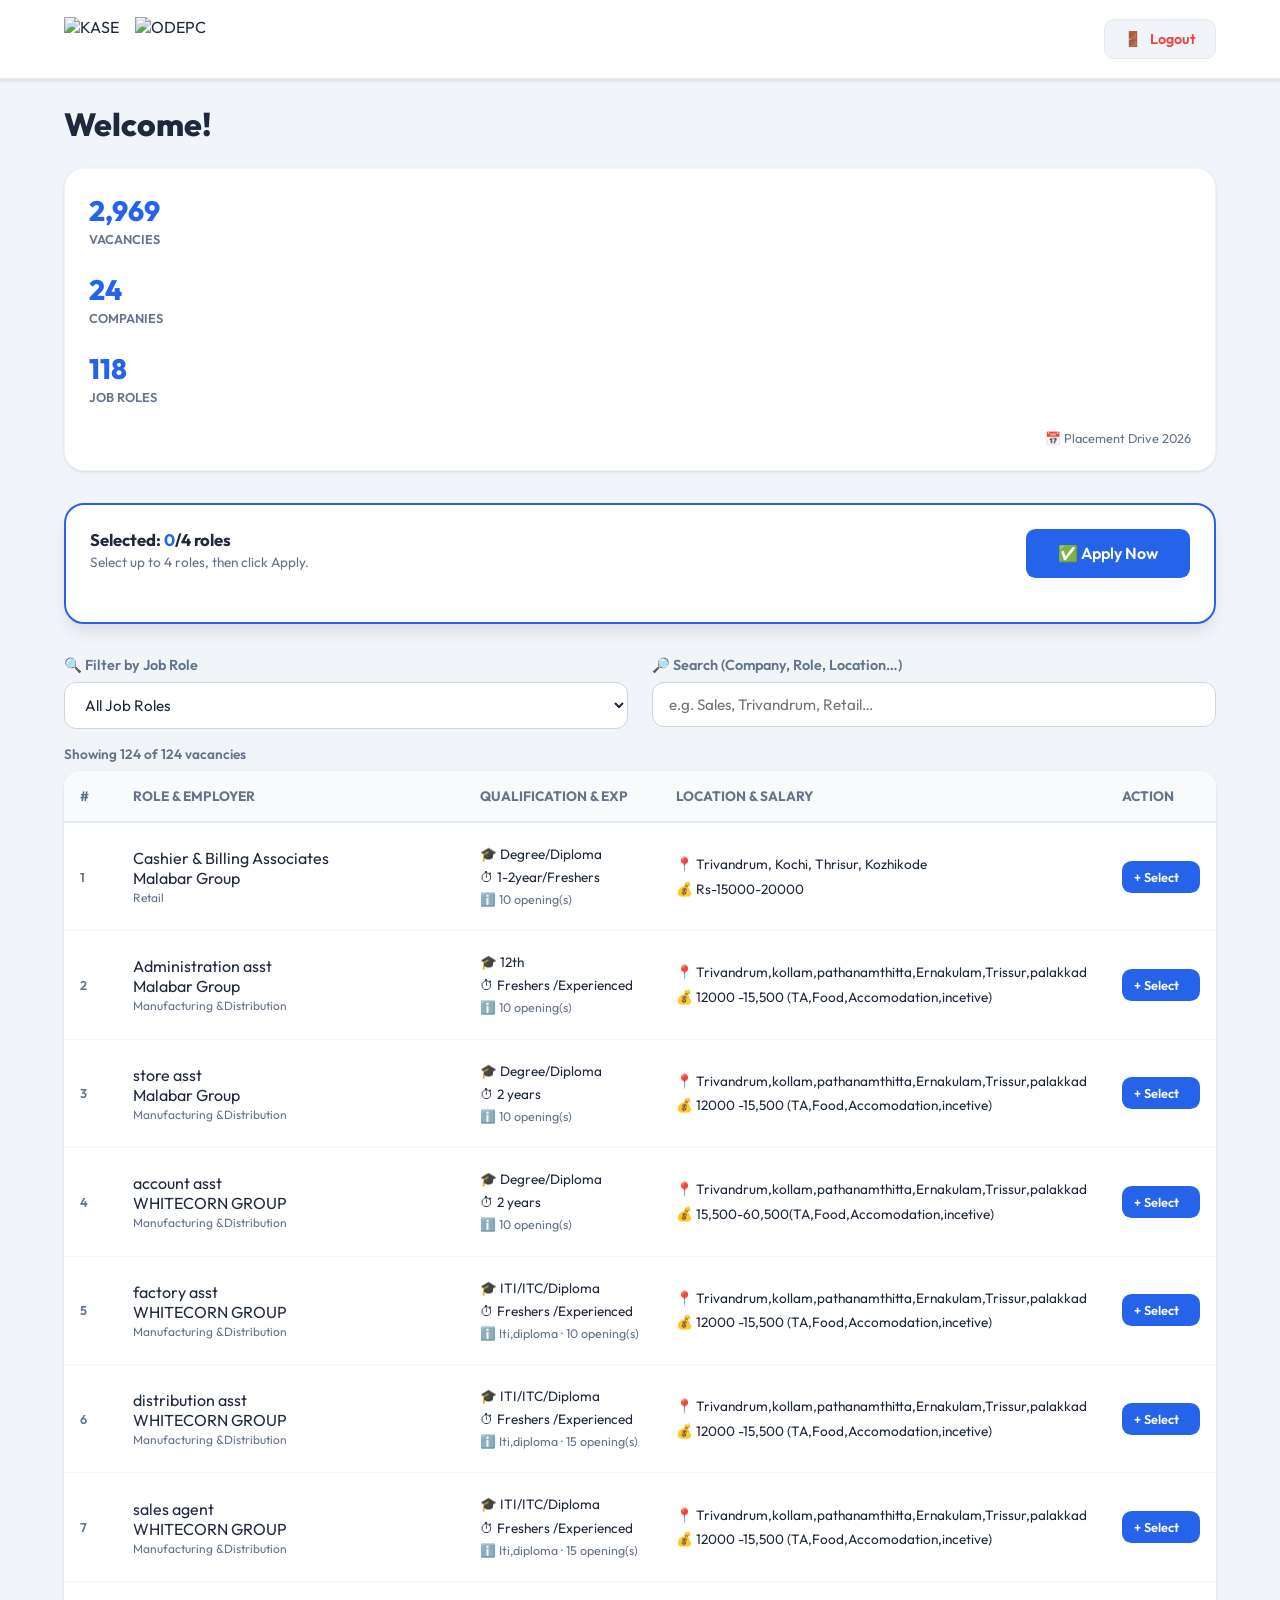
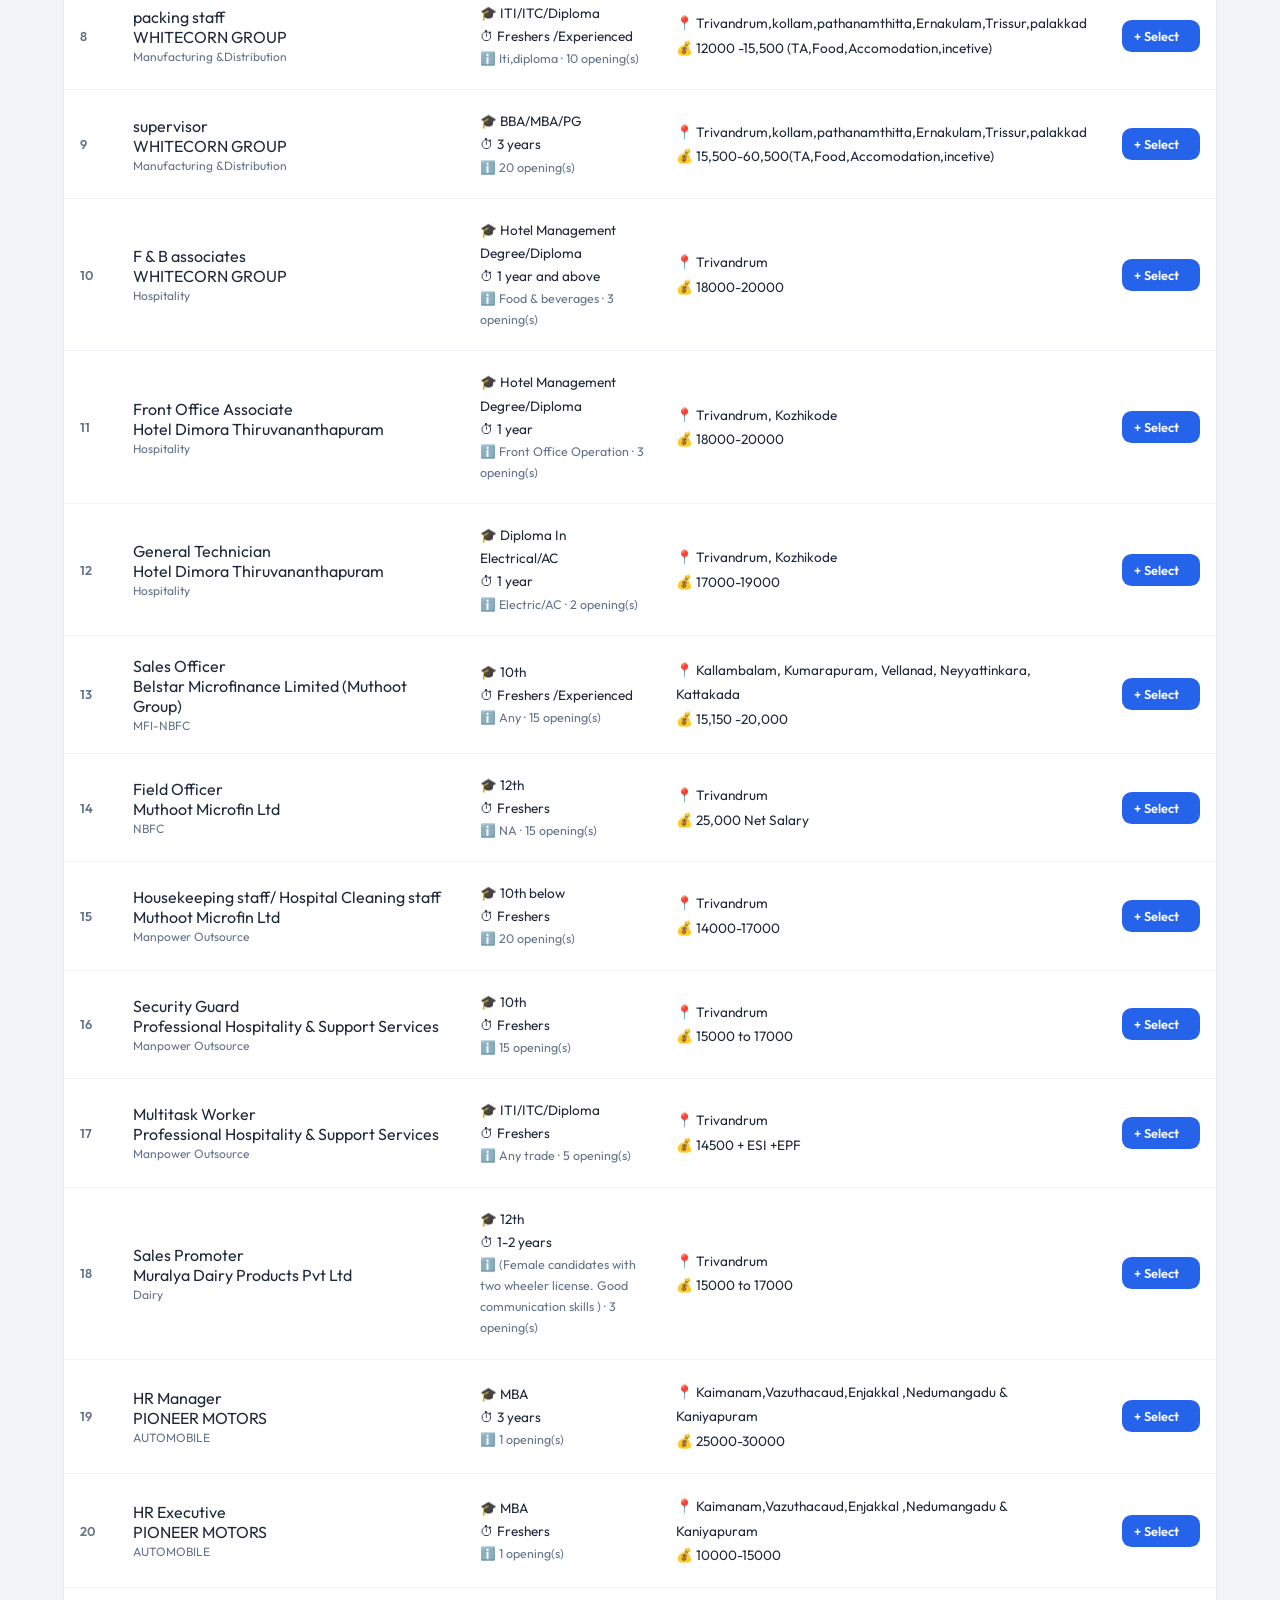
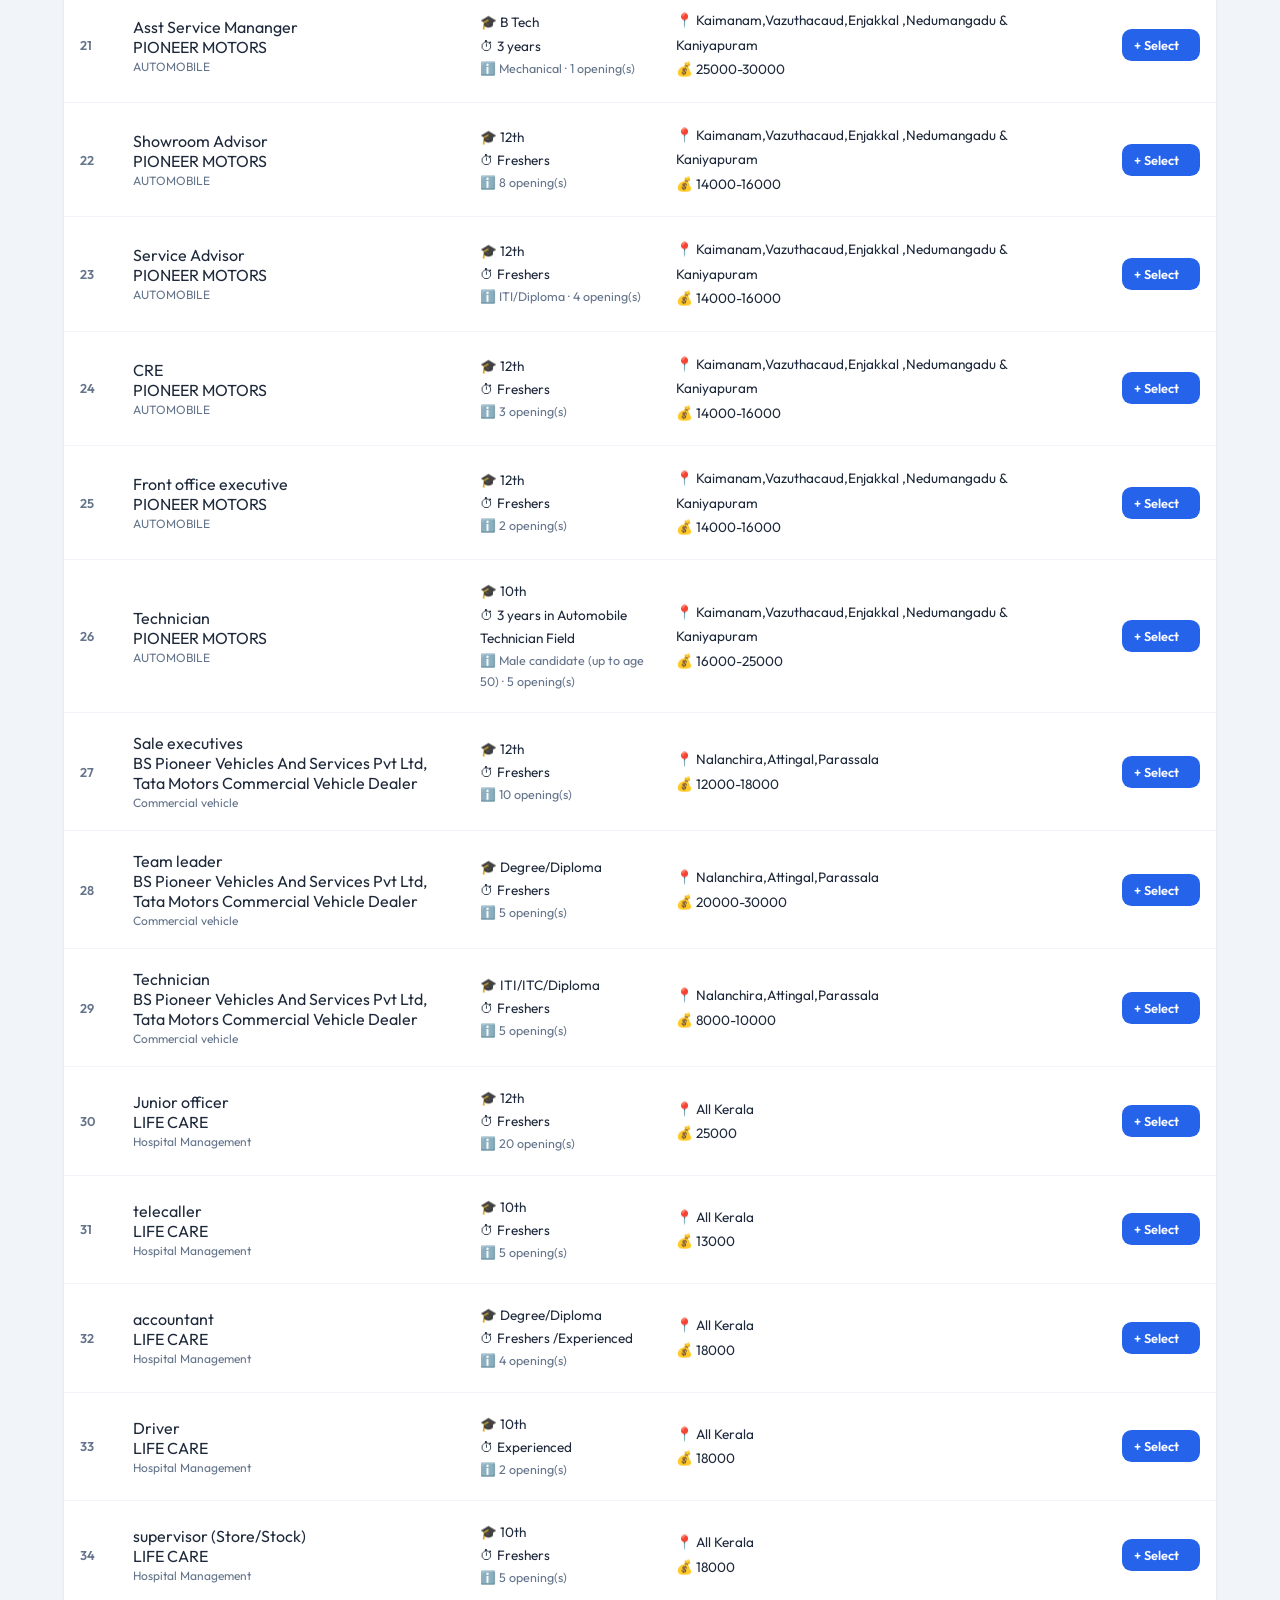
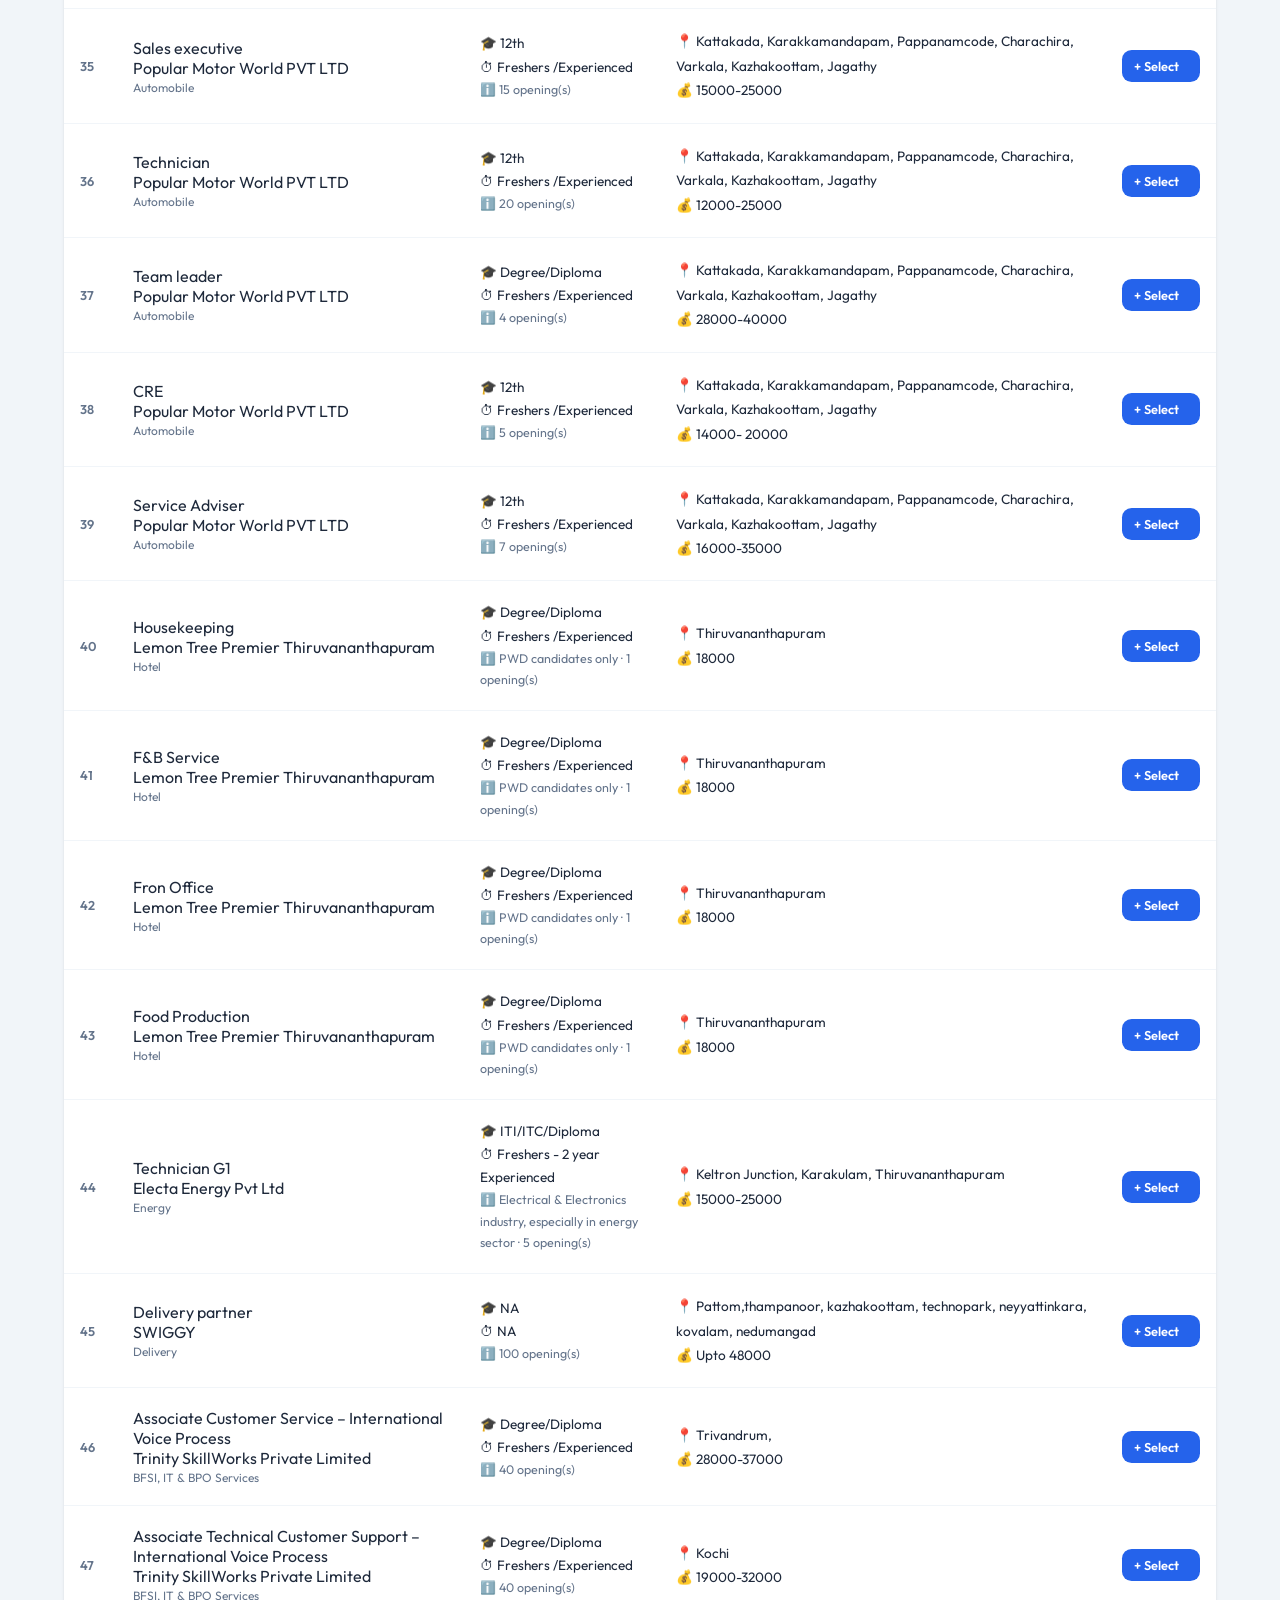
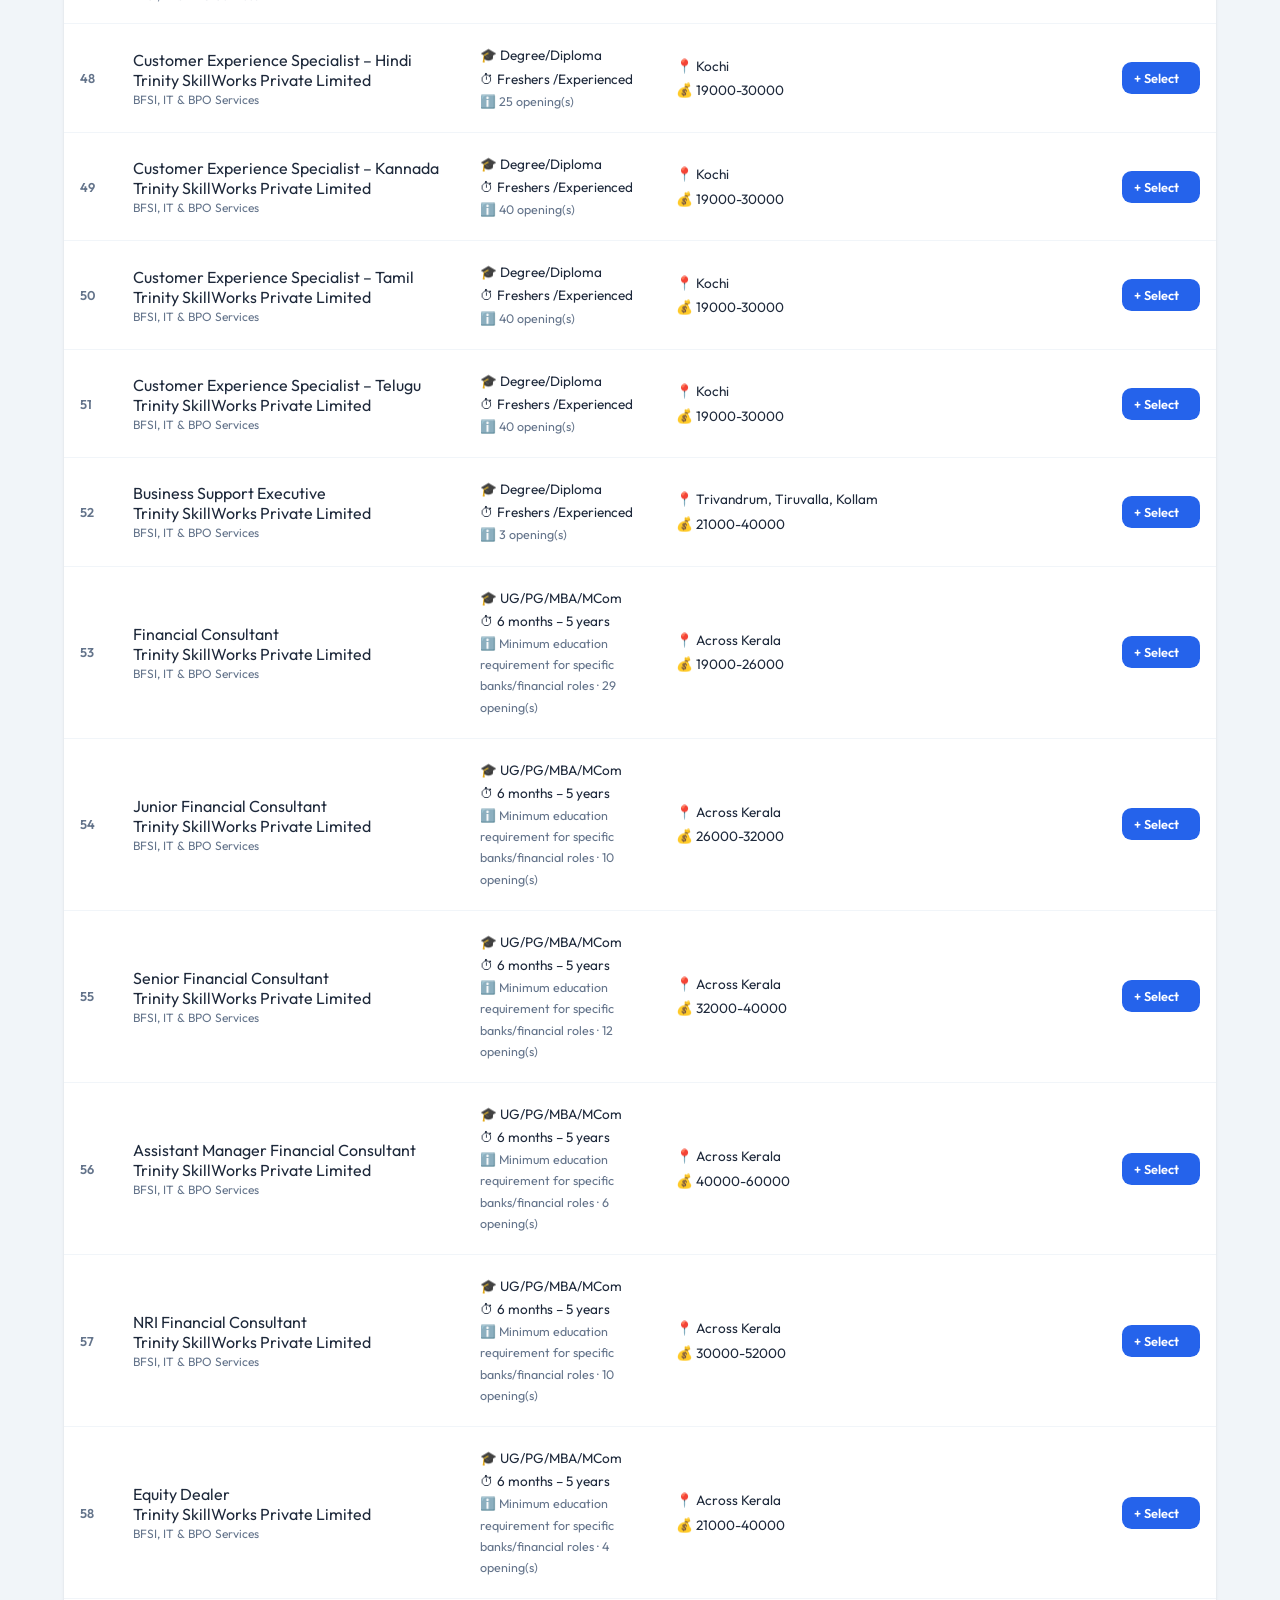
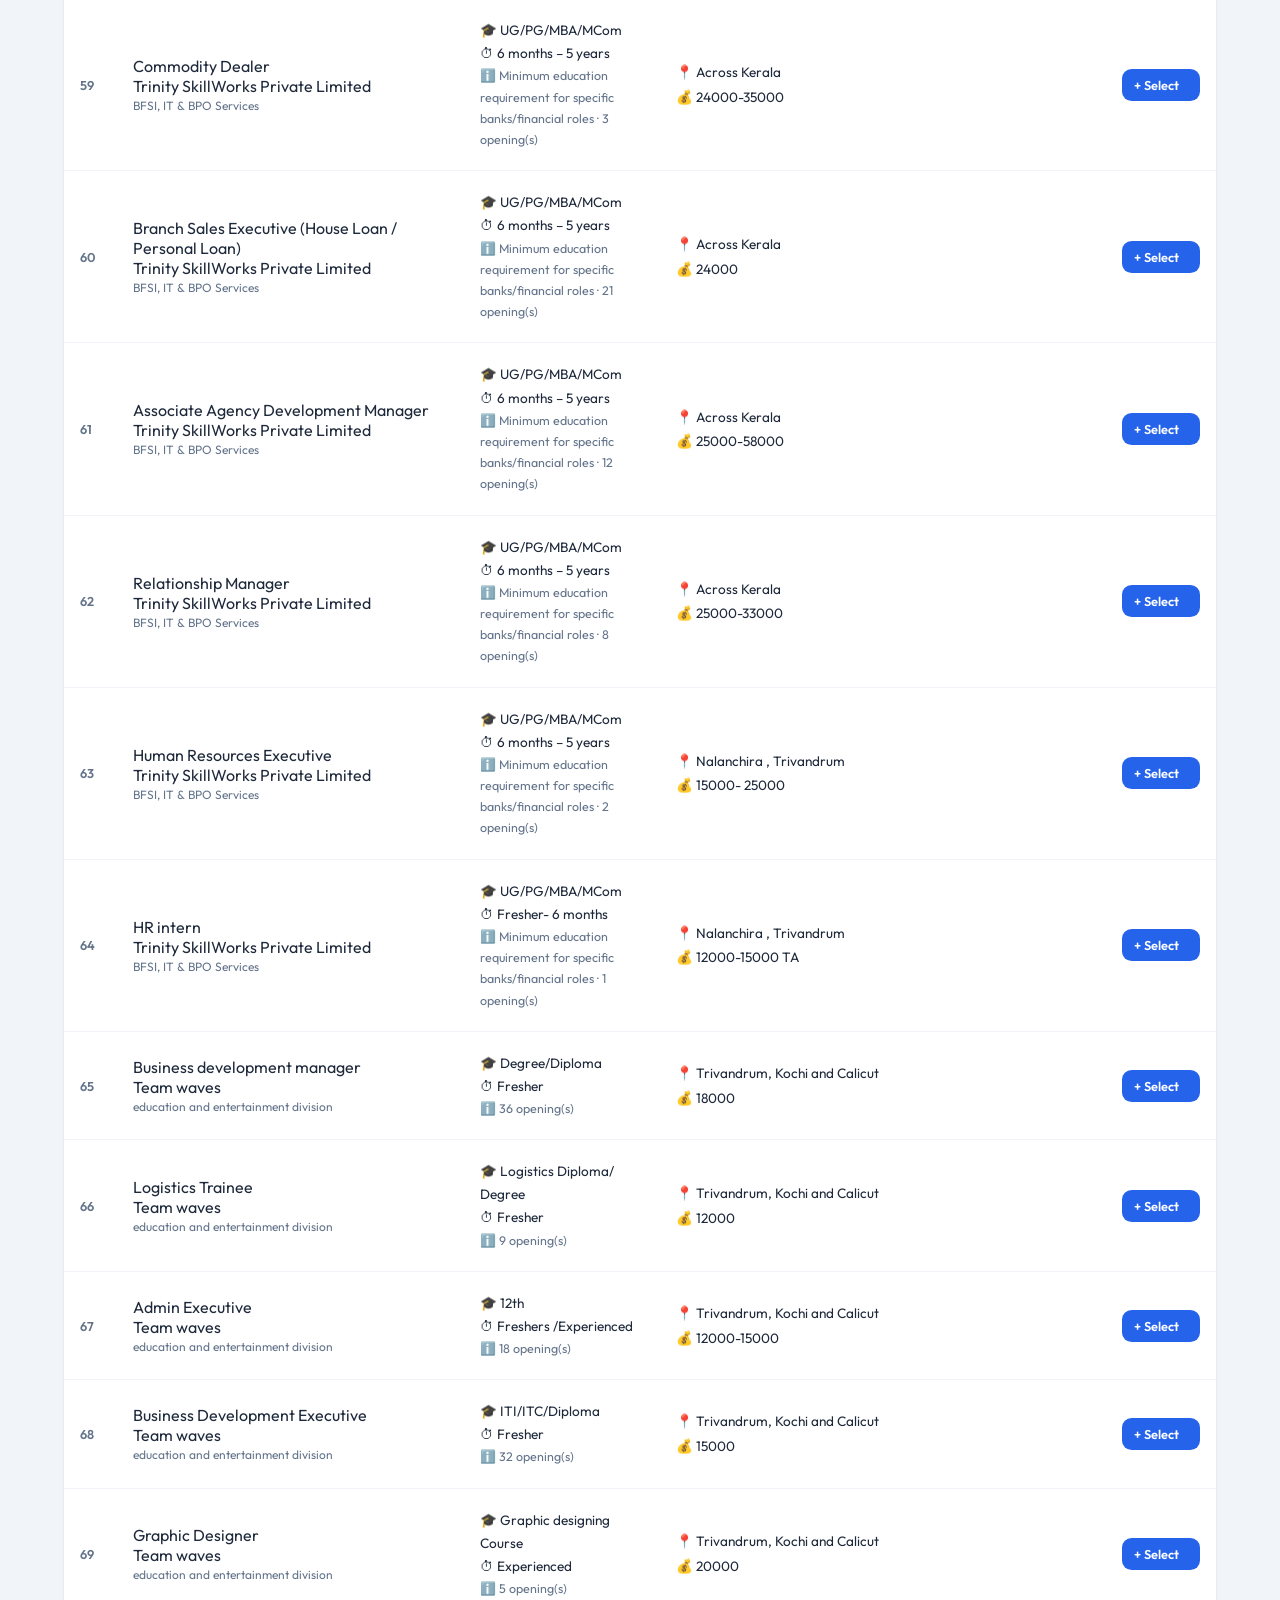
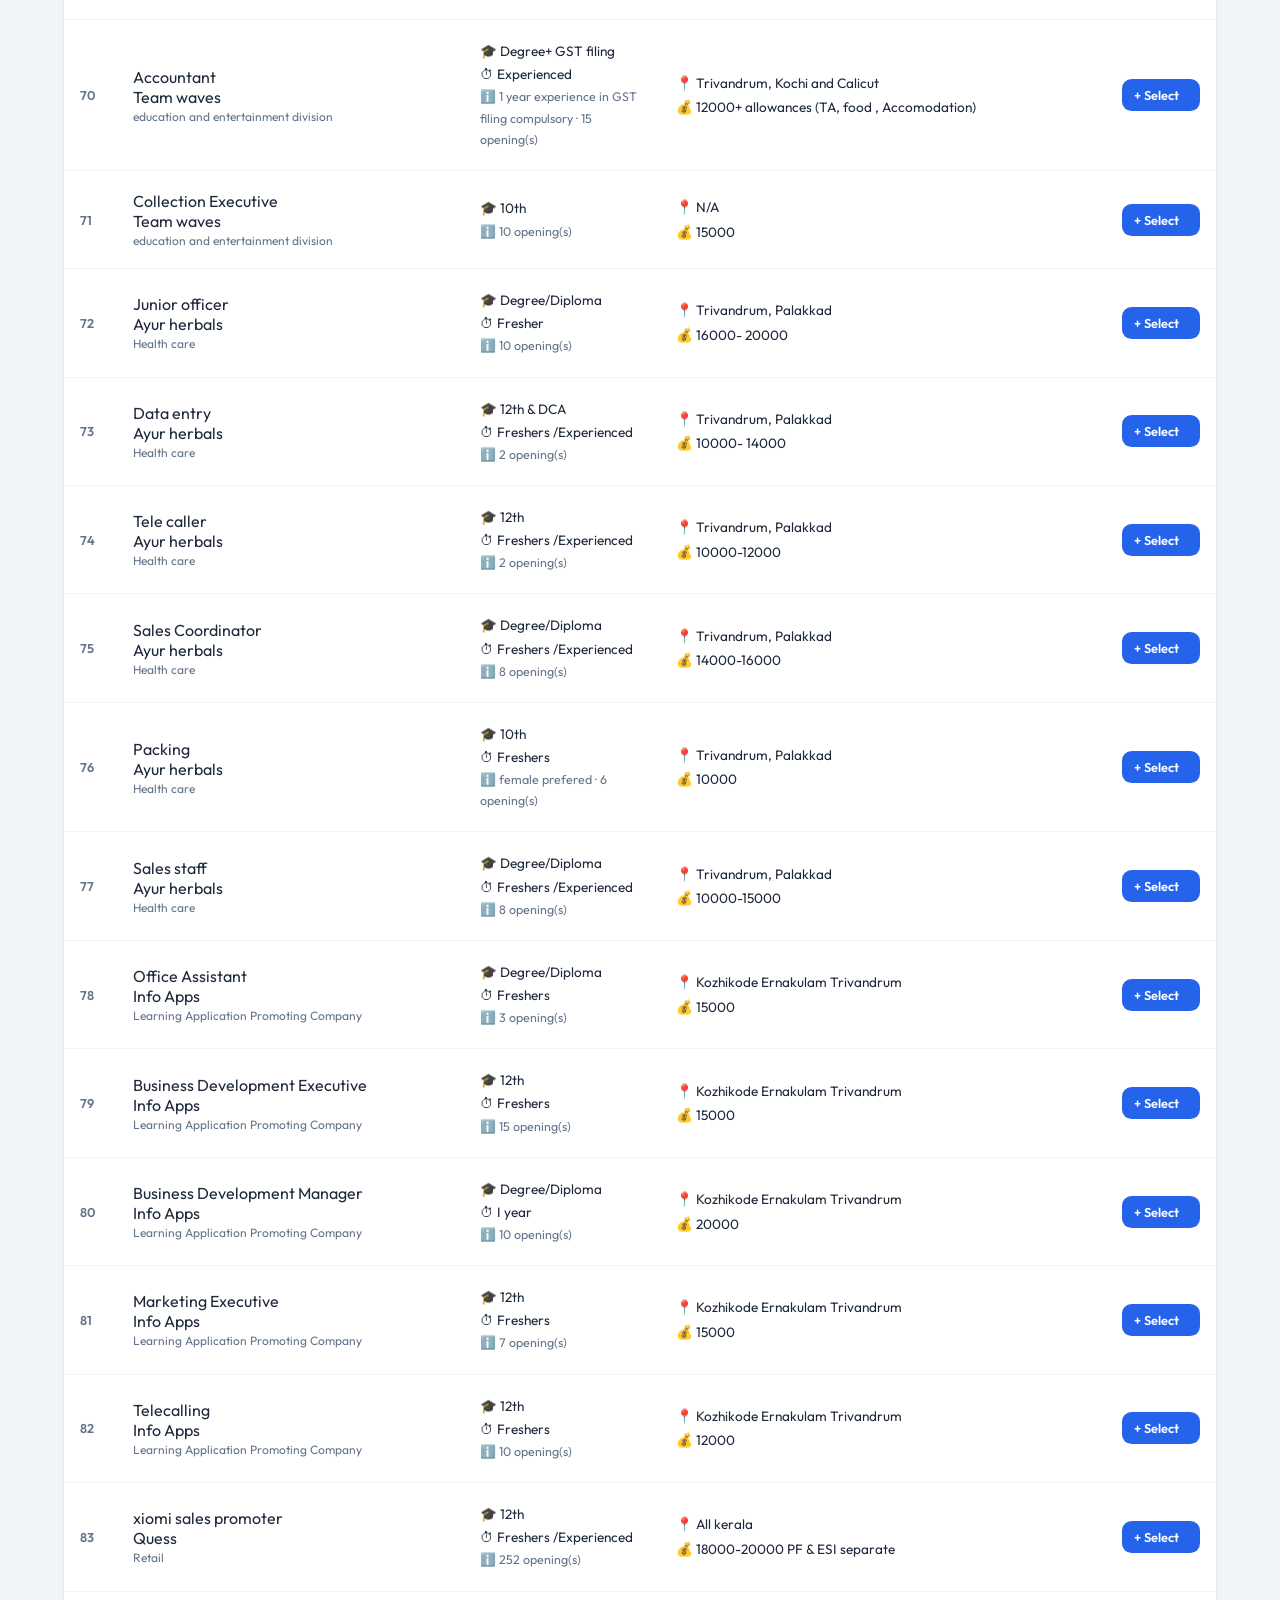
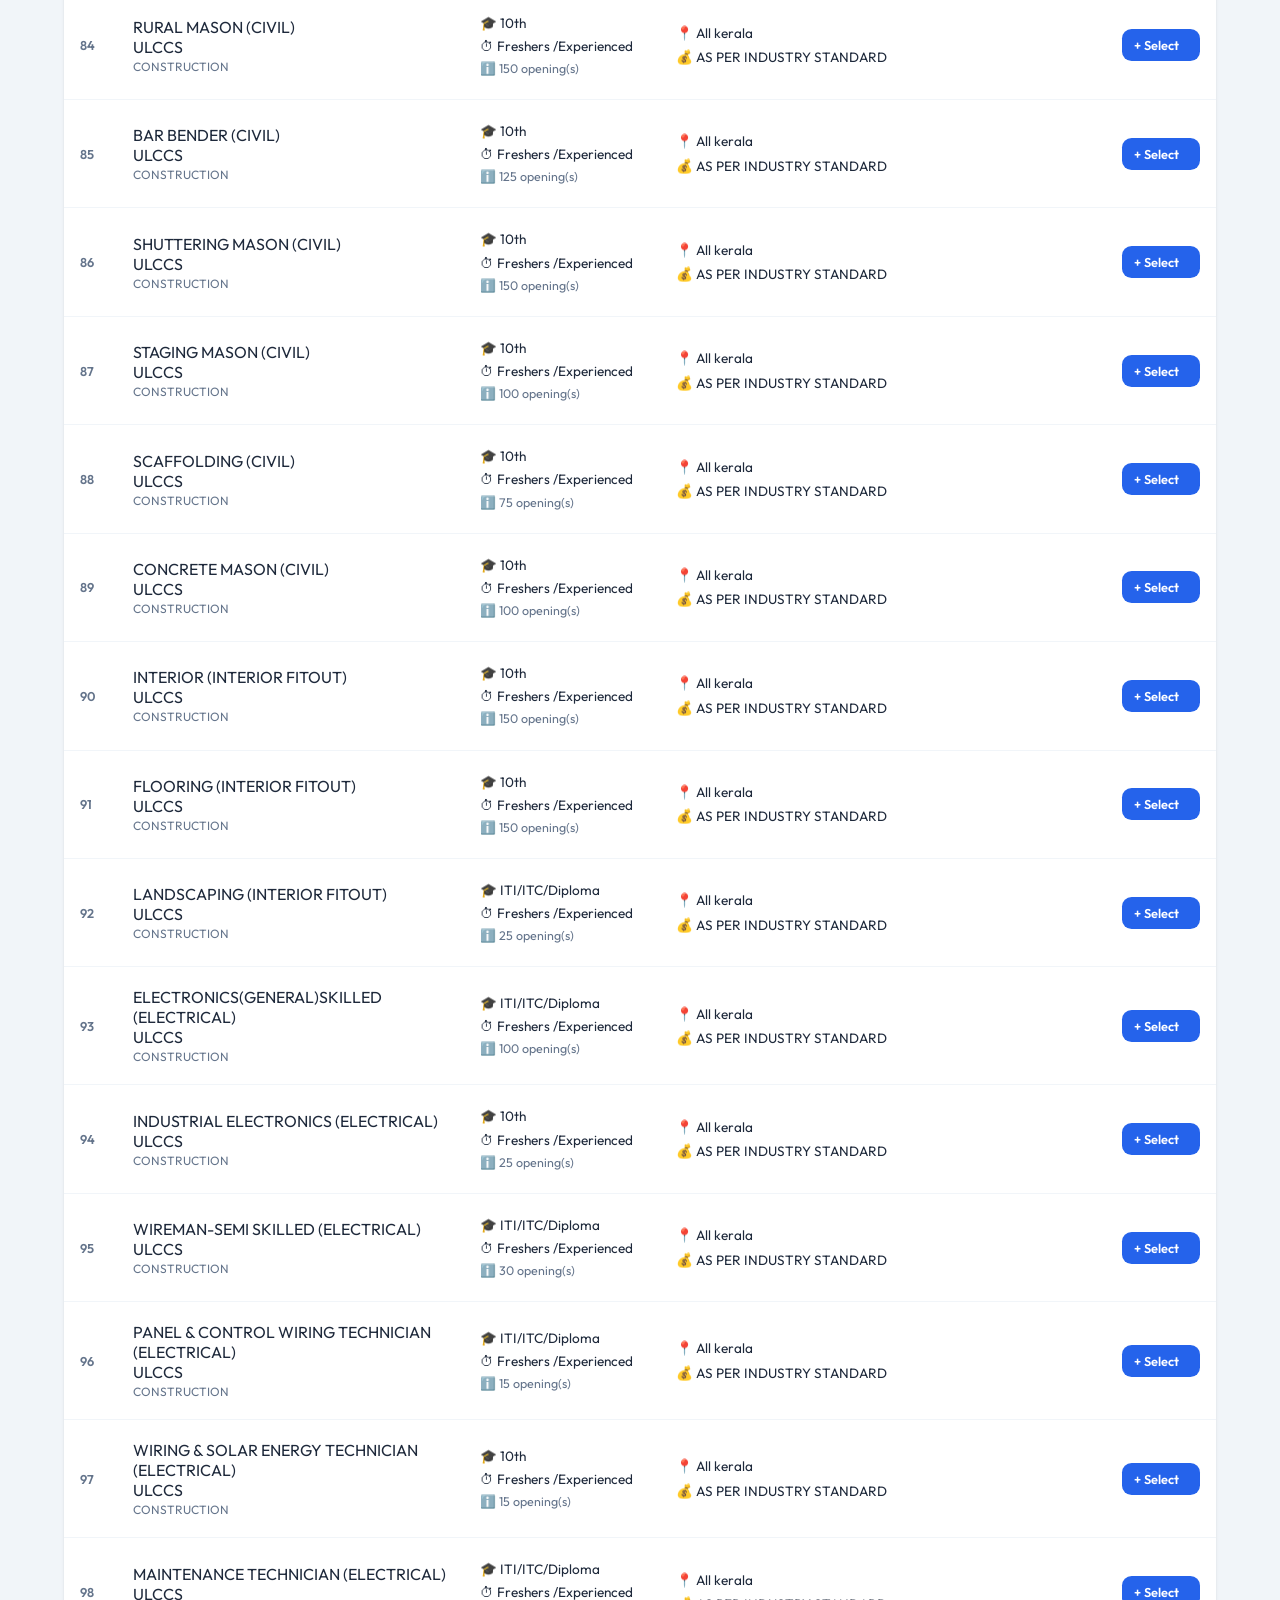
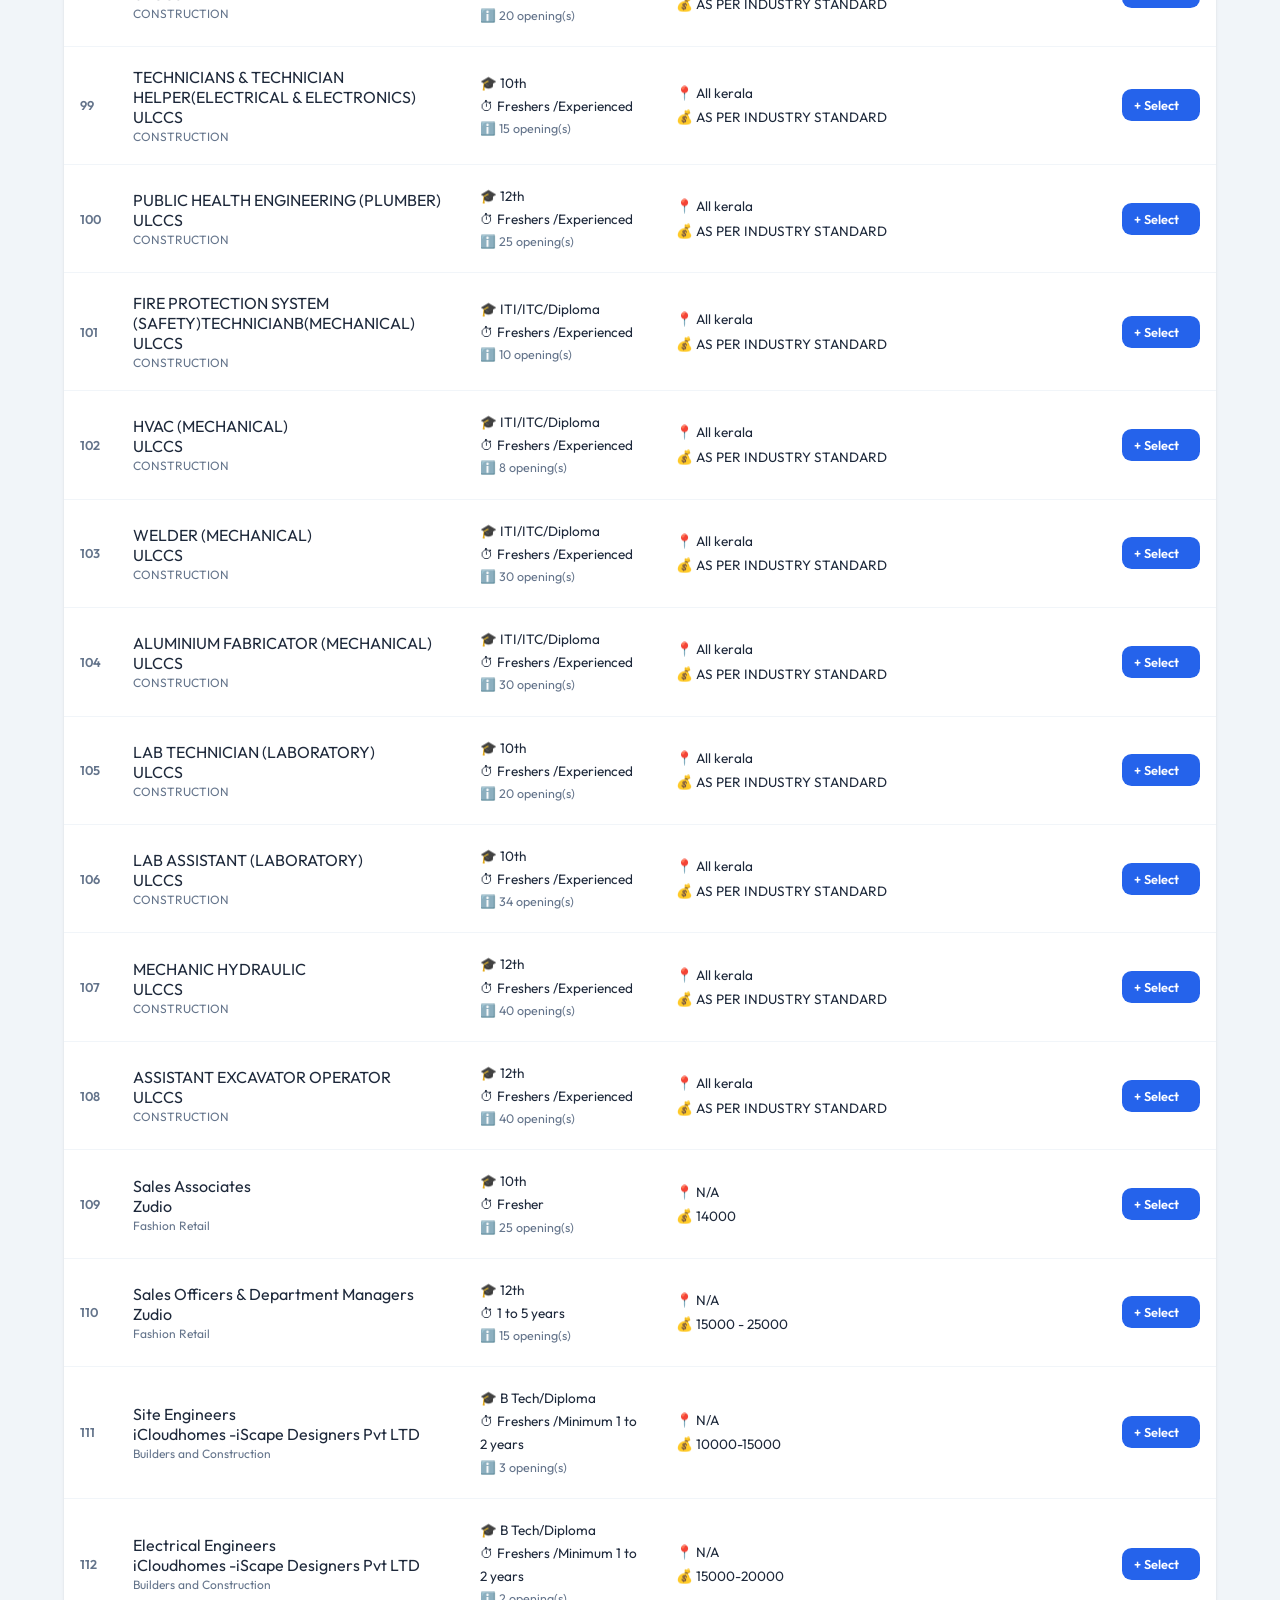
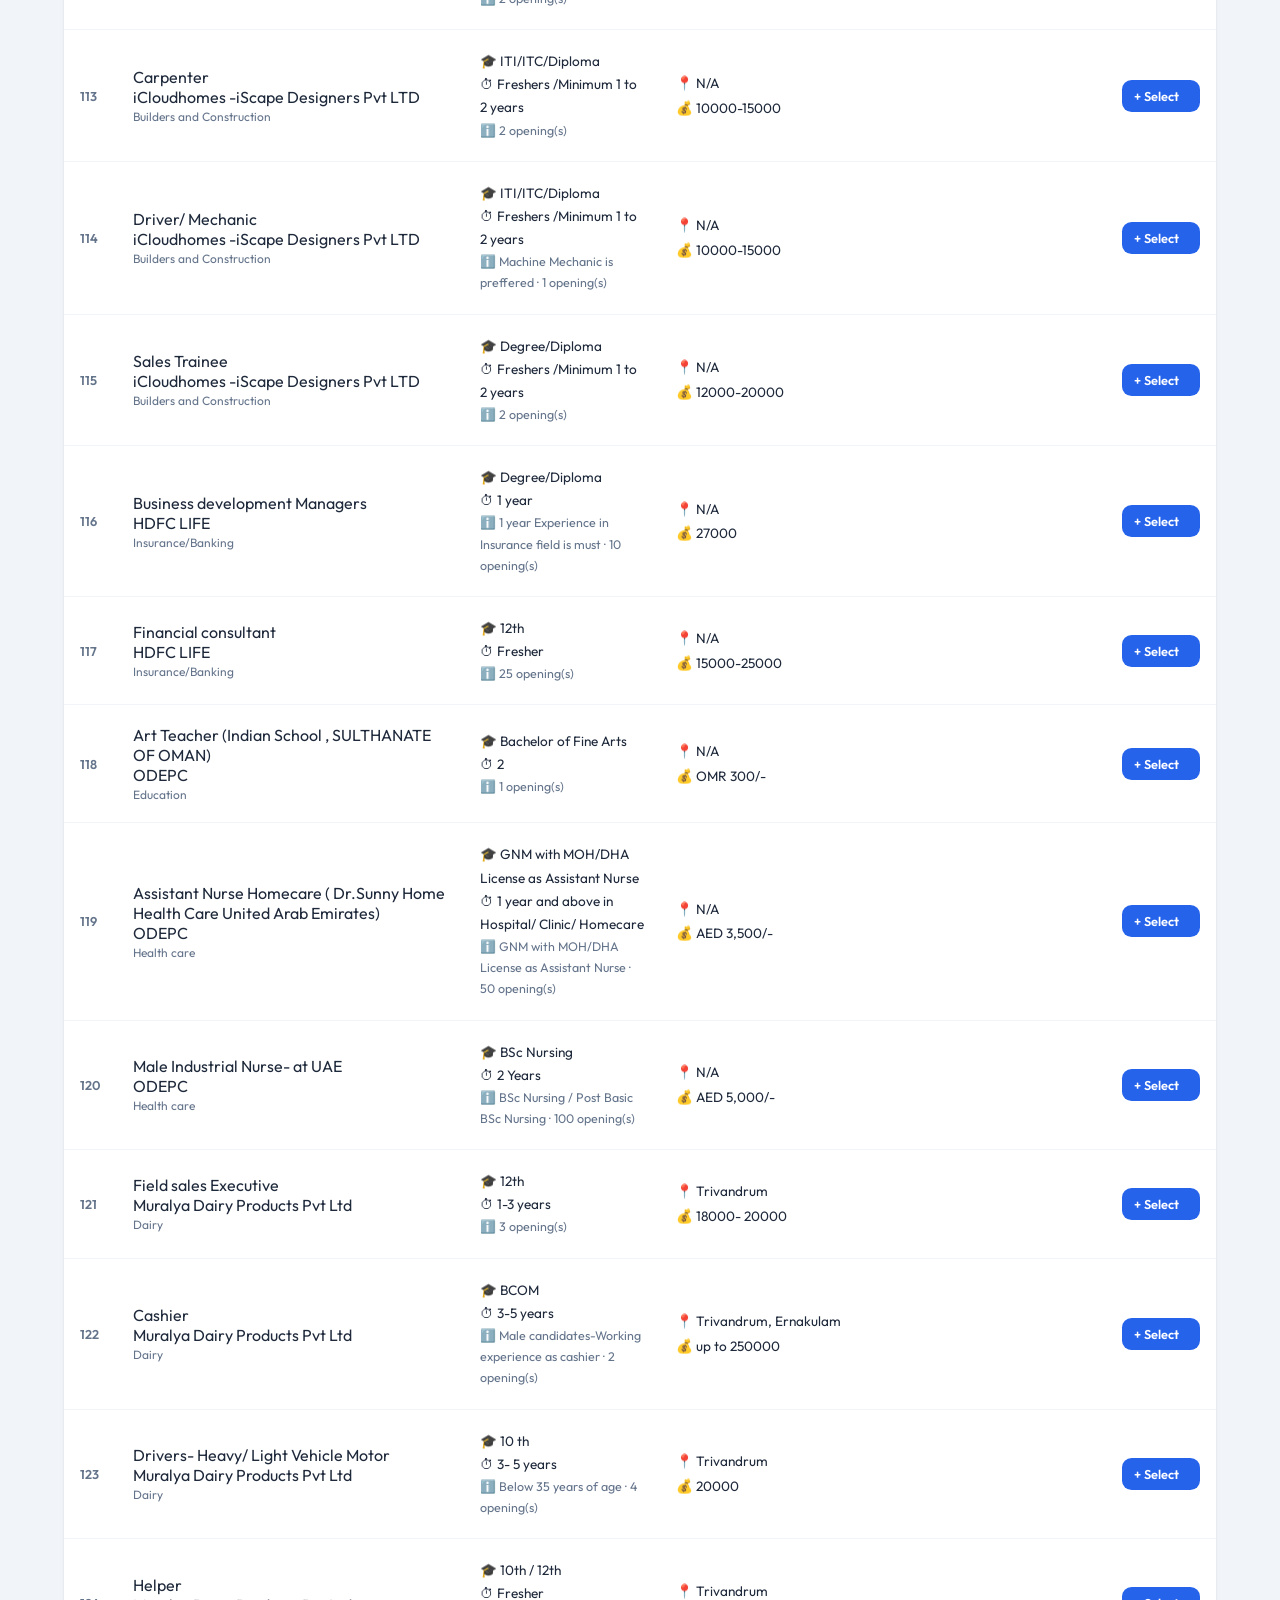
==== commit 042d53ce: "Update dashboard.html" ====
--- a/dashboard.html
+++ b/dashboard.html
@@ -295,9 +295,36 @@
             box-shadow: var(--shadow);
             margin-bottom: 2rem;
             display: grid;
-            grid-template-columns: repeat(auto-fit, minmax(150px, 1fr));
             gap: 1.5rem;
             border: 1px solid #f1f5f9;
+        }
+
+        @media (max-width: 768px) {
+            .top-nav {
+                height: auto;
+                padding: 1rem;
+                flex-direction: column;
+                gap: 0.75rem;
+            }
+
+            body {
+                padding-top: 140px;
+            }
+
+            .candidate-header {
+                flex-direction: column !important;
+                text-align: center;
+                gap: 0.5rem;
+            }
+
+            .stats-bar {
+                grid-template-columns: 1fr !important;
+                gap: 1rem;
+            }
+
+            .candidate-name-large {
+                font-size: 1.5rem !important;
+            }
         }
 
         .stat-num {
@@ -373,51 +400,6 @@
                 gap: 1rem;
             }
 
-            .selection-panel {
-                position: relative;
-                top: 0;
-                padding: 1.25rem;
-            }
-
-            .vacancy-table,
-            thead,
-            tbody,
-            th,
-            td,
-            tr {
-                display: block;
-            }
-
-            thead {
-                display: none;
-            }
-
-            tr {
-                margin-bottom: 1.25rem;
-                border: 1px solid #e2e8f0;
-                border-radius: 1rem;
-                padding: 1rem;
-                background: #fff;
-                box-shadow: var(--shadow);
-            }
-
-            td {
-                border: none;
-                padding: .5rem 0;
-                display: flex;
-                justify-content: space-between;
-                align-items: flex-start;
-                gap: 1rem;
-            }
-
-            td::before {
-                content: attr(data-label);
-                font-weight: 700;
-                color: var(--secondary);
-                min-width: 100px;
-                font-size: .85rem;
-            }
-
             .filter-row {
                 grid-template-columns: 1fr !important;
                 gap: 1rem !important;
@@ -439,7 +421,7 @@
             }
 
             .admit-body {
-                padding: 1.5rem;
+                padding: 1rem;
             }
         }
     </style>
@@ -459,7 +441,7 @@
 
     <main class="main-content">
         <header style="margin-bottom:1.5rem;">
-            <h1 id="welcomeText" style="font-size:2rem;font-weight:800;">Welcome Back!</h1>
+            <h1 id="welcomeText" style="font-size:2rem;font-weight:800;">Welcome!</h1>
             <p id="candidateId" style="color:var(--secondary);font-weight:600;margin-top:.25rem;"></p>
         </header>
 
@@ -520,7 +502,13 @@
                     📄 Download Admit Card
                 </button>
             </div>
-            <h2 style="margin-bottom:1rem;font-size:1.3rem;">My Applied Roles</h2>
+            <div style="display:flex; justify-content:space-between; align-items:center; margin-bottom:1rem;">
+                <h2 style="font-size:1.3rem;">My Applied Roles</h2>
+                <button id="refreshStatusBtn" class="btn btn-secondary"
+                    style="font-size:0.8rem; padding: 0.4rem 0.8rem;" onclick="refreshApplicationStatus()">
+                    🔄 Refresh Status
+                </button>
+            </div>
             <div class="card-grid" id="appliedList"></div>
             <div
                 style="margin-top:1.5rem;background:#e0f2fe;padding:1.25rem;border-radius:1rem;border:1px dashed var(--primary);font-size:.9rem;color:var(--primary);font-weight:600;">
@@ -621,115 +609,165 @@
     <script>
         const VACANCY_DATA = [
             { "company": "Malabar Group", "role": "Cashier & Billing Associates", "sector": "Retail", "qualification": "Degree/Diploma", "specialization": "", "experience": "1-2year/Freshers", "salary": "Rs-15000-20000", "location": "Trivandrum, Kochi, Thrisur, Kozhikode", "vacancies": "10" },
-            { "company": "WHITECORN GROUP", "role": "Administration asst", "sector": "Manufacturing &Distribution", "qualification": "12th", "specialization": "", "experience": "Freshers /Experienced", "salary": "12000 -15,500 (TA,Food,Accomodation,incetive)", "location": "Trivandrum,kollam,pathanamthitta,Ernakulam,Trissur,palakkad", "vacancies": "" },
-            { "company": "WHITECORN GROUP", "role": "store asst", "sector": "Manufacturing &Distribution", "qualification": "Degree/Diploma", "specialization": "", "experience": "2 years", "salary": "12000 -15,500 (TA,Food,Accomodation,incetive)", "location": "Trivandrum,kollam,pathanamthitta,Ernakulam,Trissur,palakkad", "vacancies": "" },
-            { "company": "WHITECORN GROUP", "role": "account asst", "sector": "Manufacturing &Distribution", "qualification": "Degree", "specialization": "", "experience": "2 years", "salary": "15,500-60,500(TA,Food,Accomodation,incetive)", "location": "Trivandrum,kollam,pathanamthitta,Ernakulam,Trissur,palakkad", "vacancies": "" },
-            { "company": "WHITECORN GROUP", "role": "factory asst", "sector": "Manufacturing &Distribution", "qualification": "10th /12th", "specialization": "Iti,diploma", "experience": "Freshers /Experienced", "salary": "12000 -15,500 (TA,Food,Accomodation,incetive)", "location": "Trivandrum,kollam,pathanamthitta,Ernakulam,Trissur,palakkad", "vacancies": "100" },
-            { "company": "WHITECORN GROUP", "role": "distribution asst", "sector": "Manufacturing &Distribution", "qualification": "10th /12th", "specialization": "Iti,diploma", "experience": "Freshers /Experienced", "salary": "12000 -15,500 (TA,Food,Accomodation,incetive)", "location": "Trivandrum,kollam,pathanamthitta,Ernakulam,Trissur,palakkad", "vacancies": "" },
-            { "company": "WHITECORN GROUP", "role": "sales agent", "sector": "Manufacturing &Distribution", "qualification": "10th /12th", "specialization": "Iti,diploma", "experience": "Freshers /Experienced", "salary": "12000 -15,500 (TA,Food,Accomodation,incetive)", "location": "Trivandrum,kollam,pathanamthitta,Ernakulam,Trissur,palakkad", "vacancies": "" },
-            { "company": "WHITECORN GROUP", "role": "packing staff", "sector": "Manufacturing &Distribution", "qualification": "10th /12th", "specialization": "Iti,diploma", "experience": "Freshers /Experienced", "salary": "12000 -15,500 (TA,Food,Accomodation,incetive)", "location": "Trivandrum,kollam,pathanamthitta,Ernakulam,Trissur,palakkad", "vacancies": "" },
-            { "company": "WHITECORN GROUP", "role": "supervisor", "sector": "Manufacturing &Distribution", "qualification": "BBA/MBA/PG", "specialization": "", "experience": "3 years", "salary": "15,500-60,500(TA,Food,Accomodation,incetive)", "location": "Trivandrum,kollam,pathanamthitta,Ernakulam,Trissur,palakkad", "vacancies": "" },
-            { "company": "Hotel Dimora Thiruvananthapuram", "role": "F & B associates", "sector": "Hospitality", "qualification": "Hotel Management", "specialization": "Food & beverages", "experience": "1 year and above", "salary": "18000-20000", "location": "Trivandrum", "vacancies": "3" },
+            { "company": "Malabar Group", "role": "Administration asst", "sector": "Manufacturing &Distribution", "qualification": "12th", "specialization": "", "experience": "Freshers /Experienced", "salary": "12000 -15,500 (TA,Food,Accomodation,incetive)", "location": "Trivandrum,kollam,pathanamthitta,Ernakulam,Trissur,palakkad", "vacancies": "10" },
+            { "company": "Malabar Group", "role": "store asst", "sector": "Manufacturing &Distribution", "qualification": "Degree/Diploma", "specialization": "", "experience": "2 years", "salary": "12000 -15,500 (TA,Food,Accomodation,incetive)", "location": "Trivandrum,kollam,pathanamthitta,Ernakulam,Trissur,palakkad", "vacancies": "10" },
+            { "company": "WHITECORN GROUP", "role": "account asst", "sector": "Manufacturing &Distribution", "qualification": "Degree/Diploma", "specialization": "", "experience": "2 years", "salary": "15,500-60,500(TA,Food,Accomodation,incetive)", "location": "Trivandrum,kollam,pathanamthitta,Ernakulam,Trissur,palakkad", "vacancies": "10" },
+            { "company": "WHITECORN GROUP", "role": "factory asst", "sector": "Manufacturing &Distribution", "qualification": "ITI/ITC/Diploma", "specialization": "Iti,diploma", "experience": "Freshers /Experienced", "salary": "12000 -15,500 (TA,Food,Accomodation,incetive)", "location": "Trivandrum,kollam,pathanamthitta,Ernakulam,Trissur,palakkad", "vacancies": "10" },
+            { "company": "WHITECORN GROUP", "role": "distribution asst", "sector": "Manufacturing &Distribution", "qualification": "ITI/ITC/Diploma", "specialization": "Iti,diploma", "experience": "Freshers /Experienced", "salary": "12000 -15,500 (TA,Food,Accomodation,incetive)", "location": "Trivandrum,kollam,pathanamthitta,Ernakulam,Trissur,palakkad", "vacancies": "15" },
+            { "company": "WHITECORN GROUP", "role": "sales agent", "sector": "Manufacturing &Distribution", "qualification": "ITI/ITC/Diploma", "specialization": "Iti,diploma", "experience": "Freshers /Experienced", "salary": "12000 -15,500 (TA,Food,Accomodation,incetive)", "location": "Trivandrum,kollam,pathanamthitta,Ernakulam,Trissur,palakkad", "vacancies": "15" },
+            { "company": "WHITECORN GROUP", "role": "packing staff", "sector": "Manufacturing &Distribution", "qualification": "ITI/ITC/Diploma", "specialization": "Iti,diploma", "experience": "Freshers /Experienced", "salary": "12000 -15,500 (TA,Food,Accomodation,incetive)", "location": "Trivandrum,kollam,pathanamthitta,Ernakulam,Trissur,palakkad", "vacancies": "10" },
+            { "company": "WHITECORN GROUP", "role": "supervisor", "sector": "Manufacturing &Distribution", "qualification": "BBA/MBA/PG", "specialization": "", "experience": "3 years", "salary": "15,500-60,500(TA,Food,Accomodation,incetive)", "location": "Trivandrum,kollam,pathanamthitta,Ernakulam,Trissur,palakkad", "vacancies": "20" },
+            { "company": "WHITECORN GROUP", "role": "F & B associates", "sector": "Hospitality", "qualification": "Hotel Management Degree/Diploma", "specialization": "Food & beverages", "experience": "1 year and above", "salary": "18000-20000", "location": "Trivandrum", "vacancies": "3" },
             { "company": "Hotel Dimora Thiruvananthapuram", "role": "Front Office Associate", "sector": "Hospitality", "qualification": "Hotel Management Degree/Diploma", "specialization": "Front Office Operation", "experience": "1 year", "salary": "18000-20000", "location": "Trivandrum, Kozhikode", "vacancies": "3" },
             { "company": "Hotel Dimora Thiruvananthapuram", "role": "General Technician", "sector": "Hospitality", "qualification": "Diploma In Electrical/AC", "specialization": "Electric/AC", "experience": "1 year", "salary": "17000-19000", "location": "Trivandrum, Kozhikode", "vacancies": "2" },
-            { "company": "Belstar Microfinance Limited (Muthoot Group)", "role": "Sales Officer", "sector": "MFI-NBFC", "qualification": "10th /12th", "specialization": "Any", "experience": "Freshers /Experienced", "salary": "15,150 -20,000", "location": "Kallambalam, Kumarapuram, Vellanad, Neyyattinkara, Kattakada", "vacancies": "15" },
+            { "company": "Belstar Microfinance Limited (Muthoot Group)", "role": "Sales Officer", "sector": "MFI-NBFC", "qualification": "10th", "specialization": "Any", "experience": "Freshers /Experienced", "salary": "15,150 -20,000", "location": "Kallambalam, Kumarapuram, Vellanad, Neyyattinkara, Kattakada", "vacancies": "15" },
             { "company": "Muthoot Microfin Ltd", "role": "Field Officer", "sector": "NBFC", "qualification": "12th", "specialization": "NA", "experience": "Freshers", "salary": "25,000 Net Salary", "location": "Trivandrum", "vacancies": "15" },
-            { "company": "Professional Hospitality & Support Services", "role": "Housekeeping staff/ Hospital Cleaning staff", "sector": "Manpower Outsource", "qualification": "SSLC below", "specialization": "", "experience": "Freshers", "salary": "14000-17000", "location": "Trivandrum", "vacancies": "20" },
-            { "company": "Professional Hospitality & Support Services", "role": "Security Guard", "sector": "Manpower Outsource", "qualification": "SSLC", "specialization": "", "experience": "Freshers", "salary": "15000 to 17000", "location": "Trivandrum", "vacancies": "15" },
-            { "company": "Professional Hospitality & Support Services", "role": "Multitask Worker", "sector": "Manpower Outsource", "qualification": "ITI", "specialization": "Any trade", "experience": "Freshers", "salary": "14500 + ESI +EPF", "location": "Trivandrum", "vacancies": "5" },
-            { "company": "Muralya Dairy Products Pvt Ltd", "role": "Sales Promoter", "sector": "Dairy", "qualification": "12th and above", "specialization": "Two wheeler license (Female candidates with two wheeler license. Good communication skills )", "experience": "1-2 years", "salary": "15000 to 17000", "location": "Trivandrum", "vacancies": "3" },
-            { "company": "PIONEER MOTORS", "role": "HR Manager", "sector": "AUTOMOBILE", "qualification": "MBA in HR", "specialization": "", "experience": "3 years", "salary": "25000-30000", "location": "Kaimanam,Vazuthacaud,Enjakkal ,Nedumangadu &  Kaniyapuram", "vacancies": "" },
-            { "company": "PIONEER MOTORS", "role": "HR Executive", "sector": "AUTOMOBILE", "qualification": "MBA in HR", "specialization": "", "experience": "Freshers", "salary": "10000-15000", "location": "Kaimanam,Vazuthacaud,Enjakkal ,Nedumangadu &  Kaniyapuram", "vacancies": "" },
-            { "company": "PIONEER MOTORS", "role": "Asst Service Mananger", "sector": "AUTOMOBILE", "qualification": "Btech", "specialization": "Mechanical", "experience": "3 years", "salary": "25000-30000", "location": "Kaimanam,Vazuthacaud,Enjakkal ,Nedumangadu &  Kaniyapuram", "vacancies": "" },
-            { "company": "PIONEER MOTORS", "role": "Showroom Advisor", "sector": "AUTOMOBILE", "qualification": "12th above", "specialization": "", "experience": "Freshers", "salary": "14000-16000", "location": "Kaimanam,Vazuthacaud,Enjakkal ,Nedumangadu &  Kaniyapuram", "vacancies": "25" },
-            { "company": "PIONEER MOTORS", "role": "Service Advisor", "sector": "AUTOMOBILE", "qualification": "12th above", "specialization": "ITI/Diploma", "experience": "Freshers", "salary": "14000-16000", "location": "Kaimanam,Vazuthacaud,Enjakkal ,Nedumangadu &  Kaniyapuram", "vacancies": "" },
-            { "company": "PIONEER MOTORS", "role": "CRE", "sector": "AUTOMOBILE", "qualification": "12th above", "specialization": "", "experience": "Freshers", "salary": "14000-16000", "location": "Kaimanam,Vazuthacaud,Enjakkal ,Nedumangadu &  Kaniyapuram", "vacancies": "" },
-            { "company": "PIONEER MOTORS", "role": "Front office executive", "sector": "AUTOMOBILE", "qualification": "12th above", "specialization": "", "experience": "Freshers", "salary": "14000-16000", "location": "Kaimanam,Vazuthacaud,Enjakkal ,Nedumangadu &  Kaniyapuram", "vacancies": "" },
-            { "company": "PIONEER MOTORS", "role": "Technician", "sector": "AUTOMOBILE", "qualification": "10th /12th", "specialization": "Male candidate (up to age 50)", "experience": "3 years in Automobile Technician Field", "salary": "16000-25000", "location": "Kaimanam,Vazuthacaud,Enjakkal ,Nedumangadu &  Kaniyapuram", "vacancies": "" },
-            { "company": "BS Pioneer Vehicles And Services Pvt Ltd, Tata Motors Commercial Vehicle Dealer", "role": "Sale executives", "sector": "", "qualification": "12th above", "specialization": "", "experience": "Freshers", "salary": "12000-18000", "location": "Nalanchira,Attingal,Parassala", "vacancies": "" },
-            { "company": "BS Pioneer Vehicles And Services Pvt Ltd, Tata Motors Commercial Vehicle Dealer", "role": "Team leader", "sector": "Commercial vehicle", "qualification": "Degree", "specialization": "", "experience": "Freshers", "salary": "20000-30000", "location": "Nalanchira,Attingal,Parassala", "vacancies": "20" },
-            { "company": "BS Pioneer Vehicles And Services Pvt Ltd, Tata Motors Commercial Vehicle Dealer", "role": "Technician", "sector": "", "qualification": "ITI/Diploma", "specialization": "", "experience": "Freshers", "salary": "8000-10000", "location": "Nalanchira,Attingal,Parassala", "vacancies": "" },
-            { "company": "LIFE CARE", "role": "Junior officer", "sector": "Hospital Management", "qualification": "12th", "specialization": "", "experience": "Freshers", "salary": "25000", "location": "All Kerala", "vacancies": "" },
-            { "company": "LIFE CARE", "role": "telecaller", "sector": "Hospital Management", "qualification": "10th/12th", "specialization": "", "experience": "Freshers", "salary": "13000", "location": "All Kerala", "vacancies": "36" },
-            { "company": "LIFE CARE", "role": "accountant", "sector": "Hospital Management", "qualification": "Degree", "specialization": "", "experience": "Freshers /Experienced", "salary": "18000", "location": "All Kerala", "vacancies": "" },
-            { "company": "LIFE CARE", "role": "Driver", "sector": "Hospital Management", "qualification": "10th", "specialization": "", "experience": "Experienced", "salary": "18000", "location": "All Kerala", "vacancies": "" },
-            { "company": "LIFE CARE", "role": "supervisor (Store/Stock)", "sector": "Hospital Management", "qualification": "10th", "specialization": "", "experience": "Freshers", "salary": "18000", "location": "All Kerala", "vacancies": "" },
-            { "company": "Popular Motor World PVT LTD", "role": "Sales executive", "sector": "Automobile", "qualification": "12th", "specialization": "", "experience": "Freshers /Experienced", "salary": "15000-35000", "location": "Kattakada, Karakkamandapam, Pappanamcode, Charachira, Varkala, Kazhakoottam, Jagathy", "vacancies": "" },
-            { "company": "Popular Motor World PVT LTD", "role": "Technician", "sector": "Automobile", "qualification": "12th", "specialization": "", "experience": "Freshers /Experienced", "salary": "15000-35000", "location": "Kattakada, Karakkamandapam, Pappanamcode, Charachira, Varkala, Kazhakoottam, Jagathy", "vacancies": "20" },
-            { "company": "Popular Motor World PVT LTD", "role": "Team leader", "sector": "Automobile", "qualification": "12th", "specialization": "", "experience": "Freshers /Experienced", "salary": "15000-35000", "location": "Kattakada, Karakkamandapam, Pappanamcode, Charachira, Varkala, Kazhakoottam, Jagathy", "vacancies": "" },
-            { "company": "Popular Motor World PVT LTD", "role": "Service Adviser", "sector": "Automobile", "qualification": "12th", "specialization": "", "experience": "Freshers /Experienced", "salary": "15000-35000", "location": "Kattakada, Karakkamandapam, Pappanamcode, Charachira, Varkala, Kazhakoottam, Jagathy", "vacancies": "" },
-            { "company": "Lemon Tree Premier Thiruvananthapuram", "role": "Housekeeping", "sector": "Hotel", "qualification": "Degree", "specialization": "PWD candidates only", "experience": "Freshers /Experienced", "salary": "18000", "location": "Thiruvananthapuram", "vacancies": "" },
-            { "company": "Lemon Tree Premier Thiruvananthapuram", "role": "F&B Service", "sector": "Hotel", "qualification": "Degree", "specialization": "PWD candidates only", "experience": "Freshers /Experienced", "salary": "18000", "location": "Thiruvananthapuram", "vacancies": "4" },
-            { "company": "Lemon Tree Premier Thiruvananthapuram", "role": "Fron Office", "sector": "Hotel", "qualification": "Degree", "specialization": "PWD candidates only", "experience": "Freshers /Experienced", "salary": "18000", "location": "Thiruvananthapuram", "vacancies": "" },
-            { "company": "Lemon Tree Premier Thiruvananthapuram", "role": "Food Production", "sector": "Hotel", "qualification": "Degree", "specialization": "PWD candidates only", "experience": "Freshers /Experienced", "salary": "18000", "location": "Thiruvananthapuram", "vacancies": "" },
-            { "company": "Electa Energy Pvt Ltd", "role": "Technician G1", "sector": "Energy", "qualification": "ITI / ITC", "specialization": "Electrical & Electronics industry, especially in energy sector", "experience": "Freshers - 2 year Experienced", "salary": "15000-25000", "location": "Keltron Junction, Karakulam, Thiruvananthapuram", "vacancies": "5" },
+            { "company": "Muthoot Microfin Ltd", "role": "Housekeeping staff/ Hospital Cleaning staff", "sector": "Manpower Outsource", "qualification": "10th below", "specialization": "", "experience": "Freshers", "salary": "14000-17000", "location": "Trivandrum", "vacancies": "20" },
+            { "company": "Professional Hospitality & Support Services", "role": "Security Guard", "sector": "Manpower Outsource", "qualification": "10th", "specialization": "", "experience": "Freshers", "salary": "15000 to 17000", "location": "Trivandrum", "vacancies": "15" },
+            { "company": "Professional Hospitality & Support Services", "role": "Multitask Worker", "sector": "Manpower Outsource", "qualification": "ITI/ITC/Diploma", "specialization": "Any trade", "experience": "Freshers", "salary": "14500 + ESI +EPF", "location": "Trivandrum", "vacancies": "5" },
+            { "company": "Muralya Dairy Products Pvt Ltd", "role": "Sales Promoter", "sector": "Dairy", "qualification": "12th", "specialization": "(Female candidates with two wheeler license. Good communication skills )", "experience": "1-2 years", "salary": "15000 to 17000", "location": "Trivandrum", "vacancies": "3" },
+            { "company": "PIONEER MOTORS", "role": "HR Manager", "sector": "AUTOMOBILE", "qualification": "MBA", "specialization": "", "experience": "3 years", "salary": "25000-30000", "location": "Kaimanam,Vazuthacaud,Enjakkal ,Nedumangadu & Kaniyapuram", "vacancies": "1" },
+            { "company": "PIONEER MOTORS", "role": "HR Executive", "sector": "AUTOMOBILE", "qualification": "MBA", "specialization": "", "experience": "Freshers", "salary": "10000-15000", "location": "Kaimanam,Vazuthacaud,Enjakkal ,Nedumangadu & Kaniyapuram", "vacancies": "1" },
+            { "company": "PIONEER MOTORS", "role": "Asst Service Mananger", "sector": "AUTOMOBILE", "qualification": "B Tech", "specialization": "Mechanical", "experience": "3 years", "salary": "25000-30000", "location": "Kaimanam,Vazuthacaud,Enjakkal ,Nedumangadu & Kaniyapuram", "vacancies": "1" },
+            { "company": "PIONEER MOTORS", "role": "Showroom Advisor", "sector": "AUTOMOBILE", "qualification": "12th", "specialization": "", "experience": "Freshers", "salary": "14000-16000", "location": "Kaimanam,Vazuthacaud,Enjakkal ,Nedumangadu & Kaniyapuram", "vacancies": "8" },
+            { "company": "PIONEER MOTORS", "role": "Service Advisor", "sector": "AUTOMOBILE", "qualification": "12th", "specialization": "ITI/Diploma", "experience": "Freshers", "salary": "14000-16000", "location": "Kaimanam,Vazuthacaud,Enjakkal ,Nedumangadu & Kaniyapuram", "vacancies": "4" },
+            { "company": "PIONEER MOTORS", "role": "CRE", "sector": "AUTOMOBILE", "qualification": "12th", "specialization": "", "experience": "Freshers", "salary": "14000-16000", "location": "Kaimanam,Vazuthacaud,Enjakkal ,Nedumangadu & Kaniyapuram", "vacancies": "3" },
+            { "company": "PIONEER MOTORS", "role": "Front office executive", "sector": "AUTOMOBILE", "qualification": "12th", "specialization": "", "experience": "Freshers", "salary": "14000-16000", "location": "Kaimanam,Vazuthacaud,Enjakkal ,Nedumangadu & Kaniyapuram", "vacancies": "2" },
+            { "company": "PIONEER MOTORS", "role": "Technician", "sector": "AUTOMOBILE", "qualification": "10th", "specialization": "Male candidate (up to age 50)", "experience": "3 years in Automobile Technician Field", "salary": "16000-25000", "location": "Kaimanam,Vazuthacaud,Enjakkal ,Nedumangadu & Kaniyapuram", "vacancies": "5" },
+            { "company": "BS Pioneer Vehicles And Services Pvt Ltd, Tata Motors Commercial Vehicle Dealer", "role": "Sale executives", "sector": "Commercial vehicle", "qualification": "12th", "specialization": "", "experience": "Freshers", "salary": "12000-18000", "location": "Nalanchira,Attingal,Parassala", "vacancies": "10" },
+            { "company": "BS Pioneer Vehicles And Services Pvt Ltd, Tata Motors Commercial Vehicle Dealer", "role": "Team leader", "sector": "Commercial vehicle", "qualification": "Degree/Diploma", "specialization": "", "experience": "Freshers", "salary": "20000-30000", "location": "Nalanchira,Attingal,Parassala", "vacancies": "5" },
+            { "company": "BS Pioneer Vehicles And Services Pvt Ltd, Tata Motors Commercial Vehicle Dealer", "role": "Technician", "sector": "Commercial vehicle", "qualification": "ITI/ITC/Diploma", "specialization": "", "experience": "Freshers", "salary": "8000-10000", "location": "Nalanchira,Attingal,Parassala", "vacancies": "5" },
+            { "company": "LIFE CARE", "role": "Junior officer", "sector": "Hospital Management", "qualification": "12th", "specialization": "", "experience": "Freshers", "salary": "25000", "location": "All Kerala", "vacancies": "20" },
+            { "company": "LIFE CARE", "role": "telecaller", "sector": "Hospital Management", "qualification": "10th", "specialization": "", "experience": "Freshers", "salary": "13000", "location": "All Kerala", "vacancies": "5" },
+            { "company": "LIFE CARE", "role": "accountant", "sector": "Hospital Management", "qualification": "Degree/Diploma", "specialization": "", "experience": "Freshers /Experienced", "salary": "18000", "location": "All Kerala", "vacancies": "4" },
+            { "company": "LIFE CARE", "role": "Driver", "sector": "Hospital Management", "qualification": "10th", "specialization": "", "experience": "Experienced", "salary": "18000", "location": "All Kerala", "vacancies": "2" },
+            { "company": "LIFE CARE", "role": "supervisor (Store/Stock)", "sector": "Hospital Management", "qualification": "10th", "specialization": "", "experience": "Freshers", "salary": "18000", "location": "All Kerala", "vacancies": "5" },
+            { "company": "Popular Motor World PVT LTD", "role": "Sales executive", "sector": "Automobile", "qualification": "12th", "specialization": "", "experience": "Freshers /Experienced", "salary": "15000-25000", "location": "Kattakada, Karakkamandapam, Pappanamcode, Charachira, Varkala, Kazhakoottam, Jagathy", "vacancies": "15" },
+            { "company": "Popular Motor World PVT LTD", "role": "Technician", "sector": "Automobile", "qualification": "12th", "specialization": "", "experience": "Freshers /Experienced", "salary": "12000-25000", "location": "Kattakada, Karakkamandapam, Pappanamcode, Charachira, Varkala, Kazhakoottam, Jagathy", "vacancies": "20" },
+            { "company": "Popular Motor World PVT LTD", "role": "Team leader", "sector": "Automobile", "qualification": "Degree/Diploma", "specialization": "", "experience": "Freshers /Experienced", "salary": "28000-40000", "location": "Kattakada, Karakkamandapam, Pappanamcode, Charachira, Varkala, Kazhakoottam, Jagathy", "vacancies": "4" },
+            { "company": "Popular Motor World PVT LTD", "role": "CRE", "sector": "Automobile", "qualification": "12th", "specialization": "", "experience": "Freshers /Experienced", "salary": "14000- 20000", "location": "Kattakada, Karakkamandapam, Pappanamcode, Charachira, Varkala, Kazhakoottam, Jagathy", "vacancies": "5" },
+            {
+                "company": "Popular Motor World PVT LTD", "role": "Service Adviser", "sector": "Automobile", "qualification": "12th", "specialization": "", "experience": "Freshers /Experienced", "salary": "16000-35000", "location": "Kattakada, Karakkamandapam, Pappanamcode, Charachira, Varkala, Kazhakoottam, Jagathy", "vacancies": "7"
+            },
+            { "company": "Lemon Tree Premier Thiruvananthapuram", "role": "Housekeeping", "sector": "Hotel", "qualification": "Degree/Diploma", "specialization": "PWD candidates only", "experience": "Freshers /Experienced", "salary": "18000", "location": "Thiruvananthapuram", "vacancies": "1" },
+            { "company": "Lemon Tree Premier Thiruvananthapuram", "role": "F&B Service", "sector": "Hotel", "qualification": "Degree/Diploma", "specialization": "PWD candidates only", "experience": "Freshers /Experienced", "salary": "18000", "location": "Thiruvananthapuram", "vacancies": "1" },
+            { "company": "Lemon Tree Premier Thiruvananthapuram", "role": "Fron Office", "sector": "Hotel", "qualification": "Degree/Diploma", "specialization": "PWD candidates only", "experience": "Freshers /Experienced", "salary": "18000", "location": "Thiruvananthapuram", "vacancies": "1" },
+            { "company": "Lemon Tree Premier Thiruvananthapuram", "role": "Food Production", "sector": "Hotel", "qualification": "Degree/Diploma", "specialization": "PWD candidates only", "experience": "Freshers /Experienced", "salary": "18000", "location": "Thiruvananthapuram", "vacancies": "1" },
+            { "company": "Electa Energy Pvt Ltd", "role": "Technician G1", "sector": "Energy", "qualification": "ITI/ITC/Diploma", "specialization": "Electrical & Electronics industry, especially in energy sector", "experience": "Freshers - 2 year Experienced", "salary": "15000-25000", "location": "Keltron Junction, Karakulam, Thiruvananthapuram", "vacancies": "5" },
             { "company": "SWIGGY", "role": "Delivery partner", "sector": "Delivery", "qualification": "NA", "specialization": "", "experience": "NA", "salary": "Upto 48000", "location": "Pattom,thampanoor, kazhakoottam, technopark, neyyattinkara, kovalam, nedumangad", "vacancies": "100" },
-            { "company": "Trinity SkillWorks Private Limited", "role": "Associate Customer Service – International Voice Process", "sector": "BFSI, IT & BPO Services", "qualification": "Any Graduate / Relevant professional certifications as per role", "specialization": "", "experience": "Freshers /Experienced", "salary": "", "location": "Across Kerala", "vacancies": "400" },
-            { "company": "Trinity SkillWorks Private Limited", "role": "Associate Technical Customer Support – International Voice Process", "sector": "BFSI, IT & BPO Services", "qualification": "Any Graduate / Relevant professional certifications as per role", "specialization": "", "experience": "Freshers /Experienced", "salary": "", "location": "Across Kerala", "vacancies": "" },
-            { "company": "Trinity SkillWorks Private Limited", "role": "Customer Experience Specialist – Hindi", "sector": "BFSI, IT & BPO Services", "qualification": "Any Graduate / Relevant professional certifications as per role", "specialization": "", "experience": "Freshers /Experienced", "salary": "", "location": "Across Kerala", "vacancies": "" },
-            { "company": "Trinity SkillWorks Private Limited", "role": "Customer Experience Specialist – Kannada", "sector": "BFSI, IT & BPO Services", "qualification": "Any Graduate / Relevant professional certifications as per role", "specialization": "", "experience": "Freshers /Experienced", "salary": "", "location": "Across Kerala", "vacancies": "" },
-            { "company": "Trinity SkillWorks Private Limited", "role": "Customer Experience Specialist – Tamil", "sector": "BFSI, IT & BPO Services", "qualification": "Any Graduate / Relevant professional certifications as per role", "specialization": "", "experience": "Freshers /Experienced", "salary": "", "location": "Across Kerala", "vacancies": "" },
-            { "company": "Trinity SkillWorks Private Limited", "role": "Customer Experience Specialist – Telugu", "sector": "BFSI, IT & BPO Services", "qualification": "Any Graduate / Relevant professional certifications as per role", "specialization": "", "experience": "Freshers /Experienced", "salary": "", "location": "Across Kerala", "vacancies": "" },
-            { "company": "Trinity SkillWorks Private Limited", "role": "Business Support Executive", "sector": "BFSI, IT & BPO Services", "qualification": "Any Graduate / Relevant professional certifications as per role", "specialization": "", "experience": "Freshers /Experienced", "salary": "", "location": "Across Kerala", "vacancies": "" },
-            { "company": "Trinity SkillWorks Private Limited", "role": "Financial Consultant", "sector": "BFSI, IT & BPO Services", "qualification": "UG/PG/MBA/MCom", "specialization": "Minimum education requirement for specific banks/financial roles", "experience": "6 months – 5 years", "salary": "", "location": "Across Kerala", "vacancies": "" },
-            { "company": "Trinity SkillWorks Private Limited", "role": "Junior Financial Consultant", "sector": "BFSI, IT & BPO Services", "qualification": "UG/PG/MBA/MCom", "specialization": "Minimum education requirement for specific banks/financial roles", "experience": "6 months – 5 years", "salary": "", "location": "Across Kerala", "vacancies": "" },
-            { "company": "Trinity SkillWorks Private Limited", "role": "Senior Financial Consultant", "sector": "BFSI, IT & BPO Services", "qualification": "UG/PG/MBA/MCom", "specialization": "Minimum education requirement for specific banks/financial roles", "experience": "6 months – 5 years", "salary": "", "location": "Across Kerala", "vacancies": "" },
-            { "company": "Trinity SkillWorks Private Limited", "role": "Assistant Manager Financial Consultant", "sector": "BFSI, IT & BPO Services", "qualification": "UG/PG/MBA/MCom", "specialization": "Minimum education requirement for specific banks/financial roles", "experience": "6 months – 5 years", "salary": "", "location": "Across Kerala", "vacancies": "" },
-            { "company": "Trinity SkillWorks Private Limited", "role": "NRI Financial Consultant", "sector": "BFSI, IT & BPO Services", "qualification": "UG/PG/MBA/MCom", "specialization": "Minimum education requirement for specific banks/financial roles", "experience": "6 months – 5 years", "salary": "", "location": "Across Kerala", "vacancies": "" },
-            { "company": "Trinity SkillWorks Private Limited", "role": "Equity Dealer", "sector": "BFSI, IT & BPO Services", "qualification": "UG/PG/MBA/MCom", "specialization": "Minimum education requirement for specific banks/financial roles", "experience": "6 months – 5 years", "salary": "", "location": "Across Kerala", "vacancies": "" },
-            { "company": "Trinity SkillWorks Private Limited", "role": "Commodity Dealer", "sector": "BFSI, IT & BPO Services", "qualification": "UG/PG/MBA/MCom", "specialization": "Minimum education requirement for specific banks/financial roles", "experience": "6 months – 5 years", "salary": "", "location": "Across Kerala", "vacancies": "" },
-            { "company": "Trinity SkillWorks Private Limited", "role": "Branch Sales Executive (House Loan / Personal Loan)", "sector": "BFSI, IT & BPO Services", "qualification": "UG/PG/MBA/MCom", "specialization": "Minimum education requirement for specific banks/financial roles", "experience": "6 months – 5 years", "salary": "", "location": "Across Kerala", "vacancies": "" },
-            { "company": "Trinity SkillWorks Private Limited", "role": "Associate Agency Development Manager", "sector": "BFSI, IT & BPO Services", "qualification": "UG/PG/MBA/MCom", "specialization": "Minimum education requirement for specific banks/financial roles", "experience": "6 months – 5 years", "salary": "", "location": "Across Kerala", "vacancies": "" },
-            { "company": "Trinity SkillWorks Private Limited", "role": "Relationship Manager", "sector": "BFSI, IT & BPO Services", "qualification": "UG/PG/MBA/MCom", "specialization": "Minimum education requirement for specific banks/financial roles", "experience": "6 months – 5 years", "salary": "", "location": "Across Kerala", "vacancies": "" },
-            { "company": "Trinity SkillWorks Private Limited", "role": "Human Resources Executive", "sector": "BFSI, IT & BPO Services", "qualification": "UG/PG/MBA/MCom", "specialization": "Minimum education requirement for specific banks/financial roles", "experience": "6 months – 5 years", "salary": "", "location": "Across Kerala", "vacancies": "" },
-            { "company": "Team waves", "role": "Business development manager", "sector": "education and entertainment division", "qualification": "Any Degree", "specialization": "", "experience": "Fresher", "salary": "18000", "location": "Trivandrum, Kochi and Calicut", "vacancies": "125" },
-            { "company": "Team waves", "role": "Logistics Trainee", "sector": "education and entertainment division", "qualification": "Logistics Diploma/ Degree", "specialization": "", "experience": "Fresher", "salary": "12000", "location": "Trivandrum, Kochi and Calicut", "vacancies": "" },
-            { "company": "Team waves", "role": "Admin Executive", "sector": "education and entertainment division", "qualification": "12th", "specialization": "", "experience": "Freshers /Experienced", "salary": "12000-15000", "location": "Trivandrum, Kochi and Calicut", "vacancies": "" },
-            { "company": "Team waves", "role": "Business Development Executive", "sector": "education and entertainment division", "qualification": "12th/ iti/ diploma", "specialization": "", "experience": "Fresher", "salary": "15000", "location": "Trivandrum, Kochi and Calicut", "vacancies": "" },
-            { "company": "Team waves", "role": "Accountant", "sector": "education and entertainment division", "qualification": "Degree+ GST filing", "specialization": "1 year experience in GST filing compulsory", "experience": "Experienced", "salary": "12000+ allowances (TA, food , Accomodation)", "location": "Trivandrum, Kochi and Calicut", "vacancies": "" },
-            { "company": "Ayur herbals", "role": "Junior officer", "sector": "Health care", "qualification": "Degree", "specialization": "", "experience": "Fresher", "salary": "16000- 20000", "location": "Trivandrum, Palakkad", "vacancies": "36" },
-            { "company": "Ayur herbals", "role": "Data entry", "sector": "Health care", "qualification": "12th & DCA", "specialization": "", "experience": "Freshers /Experienced", "salary": "10000- 14000", "location": "Trivandrum, Palakkad", "vacancies": "" },
-            { "company": "Ayur herbals", "role": "Tele caller", "sector": "Health care", "qualification": "12th", "specialization": "", "experience": "Freshers /Experienced", "salary": "10000-12000", "location": "Trivandrum, Palakkad", "vacancies": "" },
-            { "company": "Ayur herbals", "role": "Sales Coordinator", "sector": "Health care", "qualification": "12th & above", "specialization": "", "experience": "Freshers /Experienced", "salary": "14000-16000", "location": "Trivandrum, Palakkad", "vacancies": "" },
-            { "company": "Ayur herbals", "role": "Packing", "sector": "Health care", "qualification": "10th above", "specialization": "female prefered", "experience": "Freshers", "salary": "10000", "location": "Trivandrum, Palakkad", "vacancies": "" },
-            { "company": "Ayur herbals", "role": "Sales staff", "sector": "Health care", "qualification": "12th & above", "specialization": "", "experience": "Freshers /Experienced", "salary": "10000-15000", "location": "Trivandrum, Palakkad", "vacancies": "" },
-            { "company": "Info Apps", "role": "Office Assistant", "sector": "Learning Application Promoting Company", "qualification": "Degree", "specialization": "", "experience": "Freshers", "salary": "15000", "location": "Kozhikode Ernakulam Trivandrum", "vacancies": "45" },
-            { "company": "Info Apps", "role": "Business Development Executive", "sector": "Learning Application Promoting Company", "qualification": "12th", "specialization": "", "experience": "Freshers", "salary": "15000", "location": "Kozhikode Ernakulam Trivandrum", "vacancies": "" },
-            { "company": "Info Apps", "role": "Business Development Manager", "sector": "Learning Application Promoting Company", "qualification": "Degree", "specialization": "", "experience": "I year", "salary": "20000", "location": "Kozhikode Ernakulam Trivandrum", "vacancies": "" },
-            { "company": "Info Apps", "role": "Marketing Executive", "sector": "Learning Application Promoting Company", "qualification": "12th", "specialization": "", "experience": "Freshers", "salary": "15000", "location": "Kozhikode Ernakulam Trivandrum", "vacancies": "" },
-            { "company": "Info Apps", "role": "Telecalling", "sector": "Learning Application Promoting Company", "qualification": "12th", "specialization": "", "experience": "Freshers", "salary": "12000", "location": "Kozhikode Ernakulam Trivandrum", "vacancies": "" },
-            { "company": "Digitide", "role": "CCE", "sector": "CCE", "qualification": "12th or any degree", "specialization": "", "experience": "0-2 years", "salary": "15000-23000", "location": "Coimbatore , Chennai, Hyderabad , Bangalore", "vacancies": "100" },
-            { "company": "Teleperformance", "role": "Voice Process", "sector": "bpo", "qualification": "12th or any degree", "specialization": "", "experience": "Freshers", "salary": "13000-17000", "location": "Chennai", "vacancies": "50" },
-            { "company": "Quess", "role": "xiomi sales promoter", "sector": "Retail", "qualification": "", "specialization": "", "experience": "", "salary": "18000-20000 PF & ESI separate", "location": "All kerala", "vacancies": "252" }
+            { "company": "Trinity SkillWorks Private Limited", "role": "Associate Customer Service – International Voice Process", "sector": "BFSI, IT & BPO Services", "qualification": "Degree/Diploma", "specialization": "", "experience": "Freshers /Experienced", "salary": "28000-37000", "location": "Trivandrum, ", "vacancies": "40" },
+            { "company": "Trinity SkillWorks Private Limited", "role": "Associate Technical Customer Support – International Voice Process", "sector": "BFSI, IT & BPO Services", "qualification": "Degree/Diploma", "specialization": "", "experience": "Freshers /Experienced", "salary": "19000-32000", "location": "Kochi", "vacancies": "40" },
+            { "company": "Trinity SkillWorks Private Limited", "role": "Customer Experience Specialist – Hindi", "sector": "BFSI, IT & BPO Services", "qualification": "Degree/Diploma", "specialization": "", "experience": "Freshers /Experienced", "salary": "19000-30000", "location": "Kochi", "vacancies": "25" },
+            { "company": "Trinity SkillWorks Private Limited", "role": "Customer Experience Specialist – Kannada", "sector": "BFSI, IT & BPO Services", "qualification": "Degree/Diploma", "specialization": "", "experience": "Freshers /Experienced", "salary": "19000-30000", "location": "Kochi", "vacancies": "40" },
+            { "company": "Trinity SkillWorks Private Limited", "role": "Customer Experience Specialist – Tamil", "sector": "BFSI, IT & BPO Services", "qualification": "Degree/Diploma", "specialization": "", "experience": "Freshers /Experienced", "salary": "19000-30000", "location": "Kochi", "vacancies": "40" },
+            { "company": "Trinity SkillWorks Private Limited", "role": "Customer Experience Specialist – Telugu", "sector": "BFSI, IT & BPO Services", "qualification": "Degree/Diploma", "specialization": "", "experience": "Freshers /Experienced", "salary": "19000-30000", "location": "Kochi", "vacancies": "40" },
+            { "company": "Trinity SkillWorks Private Limited", "role": "Business Support Executive", "sector": "BFSI, IT & BPO Services", "qualification": "Degree/Diploma", "specialization": "", "experience": "Freshers /Experienced", "salary": "21000-40000", "location": "Trivandrum, Tiruvalla, Kollam", "vacancies": "3" },
+            { "company": "Trinity SkillWorks Private Limited", "role": "Financial Consultant", "sector": "BFSI, IT & BPO Services", "qualification": "UG/PG/MBA/MCom", "specialization": "Minimum education requirement for specific banks/financial roles", "experience": "6 months – 5 years", "salary": "19000-26000", "location": "Across Kerala", "vacancies": "29" },
+            { "company": "Trinity SkillWorks Private Limited", "role": "Junior Financial Consultant", "sector": "BFSI, IT & BPO Services", "qualification": "UG/PG/MBA/MCom", "specialization": "Minimum education requirement for specific banks/financial roles", "experience": "6 months – 5 years", "salary": "26000-32000", "location": "Across Kerala", "vacancies": "10" },
+            { "company": "Trinity SkillWorks Private Limited", "role": "Senior Financial Consultant", "sector": "BFSI, IT & BPO Services", "qualification": "UG/PG/MBA/MCom", "specialization": "Minimum education requirement for specific banks/financial roles", "experience": "6 months – 5 years", "salary": "32000-40000", "location": "Across Kerala", "vacancies": "12" },
+            { "company": "Trinity SkillWorks Private Limited", "role": "Assistant Manager Financial Consultant", "sector": "BFSI, IT & BPO Services", "qualification": "UG/PG/MBA/MCom", "specialization": "Minimum education requirement for specific banks/financial roles", "experience": "6 months – 5 years", "salary": "40000-60000", "location": "Across Kerala", "vacancies": "6" },
+            { "company": "Trinity SkillWorks Private Limited", "role": "NRI Financial Consultant", "sector": "BFSI, IT & BPO Services", "qualification": "UG/PG/MBA/MCom", "specialization": "Minimum education requirement for specific banks/financial roles", "experience": "6 months – 5 years", "salary": "30000-52000", "location": "Across Kerala", "vacancies": "10" },
+            { "company": "Trinity SkillWorks Private Limited", "role": "Equity Dealer", "sector": "BFSI, IT & BPO Services", "qualification": "UG/PG/MBA/MCom", "specialization": "Minimum education requirement for specific banks/financial roles", "experience": "6 months – 5 years", "salary": "21000-40000", "location": "Across Kerala", "vacancies": "4" },
+            { "company": "Trinity SkillWorks Private Limited", "role": "Commodity Dealer", "sector": "BFSI, IT & BPO Services", "qualification": "UG/PG/MBA/MCom", "specialization": "Minimum education requirement for specific banks/financial roles", "experience": "6 months – 5 years", "salary": "24000-35000", "location": "Across Kerala", "vacancies": "3" },
+            { "company": "Trinity SkillWorks Private Limited", "role": "Branch Sales Executive (House Loan / Personal Loan)", "sector": "BFSI, IT & BPO Services", "qualification": "UG/PG/MBA/MCom", "specialization": "Minimum education requirement for specific banks/financial roles", "experience": "6 months – 5 years", "salary": "24000", "location": "Across Kerala", "vacancies": "21" },
+            { "company": "Trinity SkillWorks Private Limited", "role": "Associate Agency Development Manager", "sector": "BFSI, IT & BPO Services", "qualification": "UG/PG/MBA/MCom", "specialization": "Minimum education requirement for specific banks/financial roles", "experience": "6 months – 5 years", "salary": "25000-58000", "location": "Across Kerala", "vacancies": "12" },
+            { "company": "Trinity SkillWorks Private Limited", "role": "Relationship Manager", "sector": "BFSI, IT & BPO Services", "qualification": "UG/PG/MBA/MCom", "specialization": "Minimum education requirement for specific banks/financial roles", "experience": "6 months – 5 years", "salary": "25000-33000", "location": "Across Kerala", "vacancies": "8" },
+            { "company": "Trinity SkillWorks Private Limited", "role": "Human Resources Executive", "sector": "BFSI, IT & BPO Services", "qualification": "UG/PG/MBA/MCom", "specialization": "Minimum education requirement for specific banks/financial roles", "experience": "6 months – 5 years", "salary": "15000- 25000", "location": "Nalanchira , Trivandrum", "vacancies": "2" },
+            { "company": "Trinity SkillWorks Private Limited", "role": "HR intern", "sector": "BFSI, IT & BPO Services", "qualification": "UG/PG/MBA/MCom", "specialization": "Minimum education requirement for specific banks/financial roles", "experience": "Fresher- 6 months ", "salary": "12000-15000 TA ", "location": "Nalanchira , Trivandrum", "vacancies": "1" },
+            { "company": "Team waves", "role": "Business development manager", "sector": "education and entertainment division", "qualification": "Degree/Diploma", "specialization": "", "experience": "Fresher", "salary": "18000", "location": "Trivandrum, Kochi and Calicut", "vacancies": "36" },
+            { "company": "Team waves", "role": "Logistics Trainee", "sector": "education and entertainment division", "qualification": "Logistics Diploma/ Degree", "specialization": "", "experience": "Fresher", "salary": "12000", "location": "Trivandrum, Kochi and Calicut", "vacancies": "9" },
+            { "company": "Team waves", "role": "Admin Executive", "sector": "education and entertainment division", "qualification": "12th", "specialization": "", "experience": "Freshers /Experienced", "salary": "12000-15000", "location": "Trivandrum, Kochi and Calicut", "vacancies": "18" },
+            { "company": "Team waves", "role": "Business Development Executive", "sector": "education and entertainment division", "qualification": "ITI/ITC/Diploma", "specialization": "", "experience": "Fresher", "salary": "15000", "location": "Trivandrum, Kochi and Calicut", "vacancies": "32" },
+            { "company": "Team waves", "role": "Graphic Designer", "sector": "education and entertainment division", "qualification": "Graphic designing Course", "specialization": "", "experience": "Experienced", "salary": "20000", "location": "Trivandrum, Kochi and Calicut", "vacancies": "5" },
+            { "company": "Team waves", "role": "Accountant", "sector": "education and entertainment division", "qualification": "Degree+ GST filing", "specialization": "1 year experience in GST filing compulsory", "experience": "Experienced", "salary": "12000+ allowances (TA, food , Accomodation)", "location": "Trivandrum, Kochi and Calicut", "vacancies": "15" },
+            { "company": "Team waves", "role": "Collection Executive", "sector": "education and entertainment division", "qualification": "10th", "specialization": "", "experience": "", "salary": "15000", "location": "", "vacancies": "10" },
+            { "company": "Ayur herbals", "role": "Junior officer", "sector": "Health care", "qualification": "Degree/Diploma", "specialization": "", "experience": "Fresher", "salary": "16000- 20000", "location": "Trivandrum, Palakkad", "vacancies": "10" },
+            { "company": "Ayur herbals", "role": "Data entry", "sector": "Health care", "qualification": "12th & DCA", "specialization": "", "experience": "Freshers /Experienced", "salary": "10000- 14000", "location": "Trivandrum, Palakkad", "vacancies": "2" },
+            { "company": "Ayur herbals", "role": "Tele caller", "sector": "Health care", "qualification": "12th", "specialization": "", "experience": "Freshers /Experienced", "salary": "10000-12000", "location": "Trivandrum, Palakkad", "vacancies": "2" },
+            { "company": "Ayur herbals", "role": "Sales Coordinator", "sector": "Health care", "qualification": "Degree/Diploma", "specialization": "", "experience": "Freshers /Experienced", "salary": "14000-16000", "location": "Trivandrum, Palakkad", "vacancies": "8" },
+            { "company": "Ayur herbals", "role": "Packing", "sector": "Health care", "qualification": "10th", "specialization": "female prefered", "experience": "Freshers", "salary": "10000", "location": "Trivandrum, Palakkad", "vacancies": "6" },
+            { "company": "Ayur herbals", "role": "Sales staff", "sector": "Health care", "qualification": "Degree/Diploma", "specialization": "", "experience": "Freshers /Experienced", "salary": "10000-15000", "location": "Trivandrum, Palakkad", "vacancies": "8" },
+            { "company": "Info Apps", "role": "Office Assistant", "sector": "Learning Application Promoting Company", "qualification": "Degree/Diploma", "specialization": "", "experience": "Freshers", "salary": "15000", "location": "Kozhikode Ernakulam Trivandrum", "vacancies": "3" },
+            { "company": "Info Apps", "role": "Business Development Executive", "sector": "Learning Application Promoting Company", "qualification": "12th", "specialization": "", "experience": "Freshers", "salary": "15000", "location": "Kozhikode Ernakulam Trivandrum", "vacancies": "15" },
+            { "company": "Info Apps", "role": "Business Development Manager", "sector": "Learning Application Promoting Company", "qualification": "Degree/Diploma", "specialization": "", "experience": "I year", "salary": "20000", "location": "Kozhikode Ernakulam Trivandrum", "vacancies": "10" },
+            { "company": "Info Apps", "role": "Marketing Executive", "sector": "Learning Application Promoting Company", "qualification": "12th", "specialization": "", "experience": "Freshers", "salary": "15000", "location": "Kozhikode Ernakulam Trivandrum", "vacancies": "7" },
+            { "company": "Info Apps", "role": "Telecalling", "sector": "Learning Application Promoting Company", "qualification": "12th", "specialization": "", "experience": "Freshers", "salary": "12000", "location": "Kozhikode Ernakulam Trivandrum", "vacancies": "10" },
+            { "company": "Quess", "role": "xiomi sales promoter", "sector": "Retail", "qualification": "12th", "specialization": "", "experience": "Freshers /Experienced", "salary": "18000-20000 PF & ESI separate", "location": "All kerala", "vacancies": "252" },
+            { "company": "ULCCS", "role": "RURAL MASON (CIVIL)", "sector": "CONSTRUCTION", "qualification": "10th", "specialization": "", "experience": "Freshers /Experienced", "salary": "AS PER INDUSTRY STANDARD", "location": "All kerala", "vacancies": "150" },
+            { "company": "ULCCS", "role": "BAR BENDER (CIVIL)", "sector": "CONSTRUCTION", "qualification": "10th", "specialization": "", "experience": "Freshers /Experienced", "salary": "AS PER INDUSTRY STANDARD", "location": "All kerala", "vacancies": "125" },
+            { "company": "ULCCS", "role": "SHUTTERING MASON (CIVIL)", "sector": "CONSTRUCTION", "qualification": "10th", "specialization": "", "experience": "Freshers /Experienced", "salary": "AS PER INDUSTRY STANDARD", "location": "All kerala", "vacancies": "150" },
+            { "company": "ULCCS", "role": "STAGING MASON (CIVIL)", "sector": "CONSTRUCTION", "qualification": "10th", "specialization": "", "experience": "Freshers /Experienced", "salary": "AS PER INDUSTRY STANDARD", "location": "All kerala", "vacancies": "100" },
+            { "company": "ULCCS", "role": "SCAFFOLDING (CIVIL)", "sector": "CONSTRUCTION", "qualification": "10th", "specialization": "", "experience": "Freshers /Experienced", "salary": "AS PER INDUSTRY STANDARD", "location": "All kerala", "vacancies": "75" },
+            { "company": "ULCCS", "role": "CONCRETE MASON (CIVIL)", "sector": "CONSTRUCTION", "qualification": "10th", "specialization": "", "experience": "Freshers /Experienced", "salary": "AS PER INDUSTRY STANDARD", "location": "All kerala", "vacancies": "100" },
+            { "company": "ULCCS", "role": "INTERIOR (INTERIOR FITOUT)", "sector": "CONSTRUCTION", "qualification": "10th", "specialization": "", "experience": "Freshers /Experienced", "salary": "AS PER INDUSTRY STANDARD", "location": "All kerala", "vacancies": "150" },
+            { "company": "ULCCS", "role": "FLOORING (INTERIOR FITOUT)", "sector": "CONSTRUCTION", "qualification": "10th", "specialization": "", "experience": "Freshers /Experienced", "salary": "AS PER INDUSTRY STANDARD", "location": "All kerala", "vacancies": "150" },
+            { "company": "ULCCS", "role": "LANDSCAPING (INTERIOR FITOUT)", "sector": "CONSTRUCTION", "qualification": "ITI/ITC/Diploma", "specialization": "", "experience": "Freshers /Experienced", "salary": "AS PER INDUSTRY STANDARD", "location": "All kerala", "vacancies": "25" },
+            { "company": "ULCCS", "role": "ELECTRONICS(GENERAL)SKILLED (ELECTRICAL)", "sector": "CONSTRUCTION", "qualification": "ITI/ITC/Diploma", "specialization": "", "experience": "Freshers /Experienced", "salary": "AS PER INDUSTRY STANDARD", "location": "All kerala", "vacancies": "100" },
+            { "company": "ULCCS", "role": "INDUSTRIAL ELECTRONICS (ELECTRICAL)", "sector": "CONSTRUCTION", "qualification": "10th", "specialization": "", "experience": "Freshers /Experienced", "salary": "AS PER INDUSTRY STANDARD", "location": "All kerala", "vacancies": "25" },
+            { "company": "ULCCS", "role": "WIREMAN-SEMI SKILLED (ELECTRICAL)", "sector": "CONSTRUCTION", "qualification": "ITI/ITC/Diploma", "specialization": "", "experience": "Freshers /Experienced", "salary": "AS PER INDUSTRY STANDARD", "location": "All kerala", "vacancies": "30" },
+            { "company": "ULCCS", "role": "PANEL & CONTROL WIRING TECHNICIAN (ELECTRICAL)", "sector": "CONSTRUCTION", "qualification": "ITI/ITC/Diploma", "specialization": "", "experience": "Freshers /Experienced", "salary": "AS PER INDUSTRY STANDARD", "location": "All kerala", "vacancies": "15" },
+            { "company": "ULCCS", "role": "WIRING & SOLAR ENERGY TECHNICIAN (ELECTRICAL)", "sector": "CONSTRUCTION", "qualification": "10th", "specialization": "", "experience": "Freshers /Experienced", "salary": "AS PER INDUSTRY STANDARD", "location": "All kerala", "vacancies": "15" },
+            { "company": "ULCCS", "role": "MAINTENANCE TECHNICIAN (ELECTRICAL)", "sector": "CONSTRUCTION", "qualification": "ITI/ITC/Diploma", "specialization": "", "experience": "Freshers /Experienced", "salary": "AS PER INDUSTRY STANDARD", "location": "All kerala", "vacancies": "20" },
+            { "company": "ULCCS", "role": "TECHNICIANS & TECHNICIAN HELPER(ELECTRICAL & ELECTRONICS)", "sector": "CONSTRUCTION", "qualification": "10th", "specialization": "", "experience": "Freshers /Experienced", "salary": "AS PER INDUSTRY STANDARD", "location": "All kerala", "vacancies": "15" },
+            { "company": "ULCCS", "role": "PUBLIC HEALTH ENGINEERING (PLUMBER)", "sector": "CONSTRUCTION", "qualification": "12th", "specialization": "", "experience": "Freshers /Experienced", "salary": "AS PER INDUSTRY STANDARD", "location": "All kerala", "vacancies": "25" },
+            { "company": "ULCCS", "role": "FIRE PROTECTION SYSTEM (SAFETY)TECHNICIANB(MECHANICAL)", "sector": "CONSTRUCTION", "qualification": "ITI/ITC/Diploma", "specialization": "", "experience": "Freshers /Experienced", "salary": "AS PER INDUSTRY STANDARD", "location": "All kerala", "vacancies": "10" },
+            { "company": "ULCCS", "role": "HVAC (MECHANICAL)", "sector": "CONSTRUCTION", "qualification": "ITI/ITC/Diploma", "specialization": "", "experience": "Freshers /Experienced", "salary": "AS PER INDUSTRY STANDARD", "location": "All kerala", "vacancies": "8" },
+            { "company": "ULCCS", "role": "WELDER (MECHANICAL)", "sector": "CONSTRUCTION", "qualification": "ITI/ITC/Diploma", "specialization": "", "experience": "Freshers /Experienced", "salary": "AS PER INDUSTRY STANDARD", "location": "All kerala", "vacancies": "30" },
+            { "company": "ULCCS", "role": "ALUMINIUM FABRICATOR (MECHANICAL)", "sector": "CONSTRUCTION", "qualification": "ITI/ITC/Diploma", "specialization": "", "experience": "Freshers /Experienced", "salary": "AS PER INDUSTRY STANDARD", "location": "All kerala", "vacancies": "30" },
+            { "company": "ULCCS", "role": "LAB TECHNICIAN (LABORATORY)", "sector": "CONSTRUCTION", "qualification": "10th", "specialization": "", "experience": "Freshers /Experienced", "salary": "AS PER INDUSTRY STANDARD", "location": "All kerala", "vacancies": "20" },
+            { "company": "ULCCS", "role": "LAB ASSISTANT (LABORATORY)", "sector": "CONSTRUCTION", "qualification": "10th", "specialization": "", "experience": "Freshers /Experienced", "salary": "AS PER INDUSTRY STANDARD", "location": "All kerala", "vacancies": "34" },
+            { "company": "ULCCS", "role": "MECHANIC HYDRAULIC", "sector": "CONSTRUCTION", "qualification": "12th", "specialization": "", "experience": "Freshers /Experienced", "salary": "AS PER INDUSTRY STANDARD", "location": "All kerala", "vacancies": "40" },
+            { "company": "ULCCS", "role": "ASSISTANT EXCAVATOR OPERATOR", "sector": "CONSTRUCTION", "qualification": "12th", "specialization": "", "experience": "Freshers /Experienced", "salary": "AS PER INDUSTRY STANDARD", "location": "All kerala", "vacancies": "40" },
+            { "company": "Zudio", "role": "Sales Associates", "sector": "Fashion Retail", "qualification": "10th", "specialization": "", "experience": "Fresher", "salary": "14000", "location": "", "vacancies": "25" },
+            { "company": "Zudio", "role": "Sales Officers & Department Managers", "sector": "Fashion Retail", "qualification": "12th", "specialization": "", "experience": "1 to 5 years", "salary": "15000 - 25000", "location": "", "vacancies": "15" },
+            { "company": "iCloudhomes -iScape Designers Pvt LTD", "role": "Site Engineers", "sector": "Builders and Construction", "qualification": "B Tech/Diploma", "specialization": "", "experience": "Freshers /Minimum 1 to 2 years", "salary": "10000-15000", "location": "", "vacancies": "3" },
+            { "company": "iCloudhomes -iScape Designers Pvt LTD", "role": "Electrical Engineers", "sector": "Builders and Construction", "qualification": "B Tech/Diploma", "specialization": "", "experience": "Freshers /Minimum 1 to 2 years", "salary": "15000-20000", "location": "", "vacancies": "2" },
+            { "company": "iCloudhomes -iScape Designers Pvt LTD", "role": "Carpenter", "sector": "Builders and Construction", "qualification": "ITI/ITC/Diploma", "specialization": "", "experience": "Freshers /Minimum 1 to 2 years", "salary": "10000-15000", "location": "", "vacancies": "2" },
+            { "company": "iCloudhomes -iScape Designers Pvt LTD", "role": "Driver/ Mechanic", "sector": "Builders and Construction", "qualification": "ITI/ITC/Diploma", "specialization": "Machine Mechanic is preffered", "experience": "Freshers /Minimum 1 to 2 years", "salary": "10000-15000", "location": "", "vacancies": "1" },
+            { "company": "iCloudhomes -iScape Designers Pvt LTD", "role": "Sales Trainee", "sector": "Builders and Construction", "qualification": "Degree/Diploma", "specialization": "", "experience": "Freshers /Minimum 1 to 2 years", "salary": "12000-20000", "location": "", "vacancies": "2" },
+            { "company": "HDFC LIFE", "role": "Business development Managers", "sector": "Insurance/Banking", "qualification": "Degree/Diploma", "specialization": "1 year Experience in Insurance field is must", "experience": "1 year", "salary": "27000", "location": "", "vacancies": "10" },
+            { "company": "HDFC LIFE", "role": "Financial consultant", "sector": "Insurance/Banking", "qualification": "12th", "specialization": "", "experience": "Fresher", "salary": "15000-25000", "location": "", "vacancies": "25" },
+            { "company": "ODEPC", "role": "Art Teacher (Indian School , SULTHANATE OF OMAN)", "sector": "Education", "qualification": "Bachelor of Fine Arts", "specialization": "", "experience": "2", "salary": "OMR 300/-", "location": "", "vacancies": "1" },
+            { "company": "ODEPC", "role": "Assistant Nurse Homecare ( Dr.Sunny Home Health Care United Arab Emirates)", "sector": "Health care", "qualification": "GNM with MOH/DHA License as Assistant Nurse", "specialization": "GNM with MOH/DHA License as Assistant Nurse", "experience": "1 year and above in Hospital/ Clinic/ Homecare", "salary": "AED 3,500/-", "location": "", "vacancies": "50" },
+            { "company": "ODEPC", "role": "Male Industrial Nurse- at UAE", "sector": "Health care", "qualification": "BSc Nursing", "specialization": "BSc Nursing / Post Basic BSc Nursing", "experience": "2 Years", "salary": "AED 5,000/-", "location": "", "vacancies": "100" },
+            { "company": "Muralya Dairy Products Pvt Ltd", "role": "Field sales Executive", "sector": "Dairy", "qualification": "12th", "specialization": "", "experience": "1-3 years", "salary": "18000- 20000", "location": "Trivandrum", "vacancies": "3" },
+            { "company": "Muralya Dairy Products Pvt Ltd", "role": "Cashier", "sector": "Dairy", "qualification": "BCOM", "specialization": "Male candidates-Working experience as cashier", "experience": "3-5 years", "salary": "up to 250000", "location": "Trivandrum, Ernakulam", "vacancies": "2" },
+            { "company": "Muralya Dairy Products Pvt Ltd", "role": "Drivers- Heavy/ Light Vehicle Motor", "sector": "Dairy", "qualification": "10 th", "specialization": "Below 35 years of age", "experience": "3- 5 years", "salary": "20000", "location": "Trivandrum", "vacancies": "4" },
+            { "company": "Muralya Dairy Products Pvt Ltd", "role": "Helper", "sector": "Dairy", "qualification": "10th / 12th", "specialization": "Male candidates", "experience": "Fresher", "salary": "15500", "location": "Trivandrum", "vacancies": "6" }
         ];
 
         const GAS_URL = 'https://script.google.com/macros/s/AKfycbyYGskWMk16ibanumSnjuoI5vO4k88b67UceocRrzMk3awwOSYYEOdbaefB5JfiSro/exec';
 
-        const mobile = sessionStorage.getItem("candidate_mobile") || "";
-        const candidateName = sessionStorage.getItem("candidate_name") || "";
-        const regId = sessionStorage.getItem("candidate_regId") || "";
-        const gender = sessionStorage.getItem("candidate_gender") || "";
-        const pwd = sessionStorage.getItem("candidate_pwd") || "No";
-
-        if (candidateName) document.getElementById("welcomeText").innerText = "Welcome, " + candidateName + "!";
-        if (regId) document.getElementById("candidateId").innerText = "Reg ID: " + regId;
-
+        let mobile = sessionStorage.getItem("candidate_mobile") || "";
+        let candidateName = sessionStorage.getItem("candidate_name") || "";
+        let regId = sessionStorage.getItem("candidate_regId") || "";
+        let gender = sessionStorage.getItem("candidate_gender") || "";
+        let pwd = sessionStorage.getItem("candidate_pwd") || "No";
+
+        function updateHeaderUI() {
+            if (candidateName) document.getElementById("welcomeText").innerText = "Welcome, " + candidateName + "!";
+            if (regId) document.getElementById("candidateId").innerText = "Reg ID: " + regId;
+        }
+        updateHeaderUI();
+
+        const ACTIVE_VACANCIES = VACANCY_DATA.filter(v => parseInt(v.vacancies) > 0);
         let selectedJobs = [];
 
         (function init() {
-            document.getElementById("statCompanies").innerText = new Set(VACANCY_DATA.map(v => v.company)).size;
-            document.getElementById("statRoles").innerText = new Set(VACANCY_DATA.map(v => v.role)).size;
-            document.getElementById("statTotal").innerText = VACANCY_DATA.length;
+            const totalOpenings = ACTIVE_VACANCIES.reduce((sum, v) => sum + (parseInt(v.vacancies) || 0), 0);
+            document.getElementById("statCompanies").innerText = new Set(ACTIVE_VACANCIES.map(v => v.company)).size;
+            document.getElementById("statRoles").innerText = new Set(ACTIVE_VACANCIES.map(v => v.role)).size;
+            document.getElementById("statTotal").innerText = totalOpenings.toLocaleString();
 
             const sel = document.getElementById("jobRoleFilter");
             sel.innerHTML = '<option value="">All Job Roles</option>';
-            [...new Set(VACANCY_DATA.map(v => v.role).filter(Boolean))].sort().forEach(r => {
+            [...new Set(ACTIVE_VACANCIES.map(v => v.role).filter(Boolean))].sort().forEach(r => {
                 const o = document.createElement("option");
                 o.value = o.textContent = r;
                 sel.appendChild(o);
             });
 
-            renderTable(VACANCY_DATA);
+            renderTable(ACTIVE_VACANCIES);
             setTimeout(checkStatus, 500);
         })();
 
@@ -752,21 +790,40 @@
         function lockDashboard(jobs) {
             document.getElementById("applySection").style.display = "none";
             document.getElementById("appliedView").style.display = "block";
-            document.getElementById("appliedList").innerHTML = jobs.map(j => `
-        <div class="vacancy-card">
-            <div class="co">${esc(j.company)}</div>
-            <h4>${esc(j.role)}</h4>
-            <div style="margin-top:.75rem;padding:.4rem .9rem;background:#fef3c7;color:#92400e;
-                        border-radius:.5rem;font-weight:600;font-size:.85rem;display:inline-block;">
-                Status: ${esc(j.status || "Submitted")}
-            </div>
-        </div>`).join("");
+            document.getElementById("appliedList").innerHTML = jobs.map(j => {
+                const status = j.status || "Submitted";
+                const colors = {
+                    "Pending": { bg: "#fef3c7", text: "#92400e" },
+                    "Submitted": { bg: "#fef3c7", text: "#92400e" },
+                    "Interviewed": { bg: "#e0f2fe", text: "#075985" },
+                    "Selected": { bg: "#dcfce7", text: "#166534" },
+                    "Rejected": { bg: "#fee2e2", text: "#991b1b" }
+                };
+                const style = colors[status] || colors["Pending"];
+
+                return `
+                <div class="vacancy-card" style="background:#fff; border: 1px solid #e2e8f0; border-radius:1rem; padding:1.25rem;">
+                    <div class="co" style="font-size:0.8rem; color:var(--secondary); font-weight:600;">${esc(j.company)}</div>
+                    <h4 style="margin: 0.25rem 0 0.75rem 0;">${esc(j.role)}</h4>
+                    <div style="padding:.4rem .9rem; background:${style.bg}; color:${style.text};
+                                border-radius:.5rem; font-weight:700; font-size:.85rem; display:inline-block;">
+                        Status: ${esc(status)}
+                    </div>
+                </div>`;
+            }).join("");
+        }
+
+        function refreshApplicationStatus() {
+            const btn = document.getElementById("refreshStatusBtn");
+            if (btn) { btn.innerText = "⏳ Checking..."; btn.disabled = true; }
+            checkStatus();
+            setTimeout(() => { if (btn) { btn.innerText = "🔄 Refresh Status"; btn.disabled = false; } }, 2000);
         }
 
         function filterJobs() {
             const role = document.getElementById("jobRoleFilter").value;
             const search = document.getElementById("globalSearch").value.toLowerCase().trim();
-            const list = VACANCY_DATA.filter(v => {
+            const list = ACTIVE_VACANCIES.filter(v => {
                 const mr = !role || v.role === role;
                 const ms = !search ||
                     v.role.toLowerCase().includes(search) ||
@@ -794,7 +851,7 @@
                 return;
             }
 
-            countEl.innerText = "Showing " + list.length + " of " + VACANCY_DATA.length + " vacancies";
+            countEl.innerText = "Showing " + list.length + " of " + ACTIVE_VACANCIES.length + " vacancies";
             let html = `<table class="vacancy-table">
         <thead><tr><th>#</th><th>Role & Employer</th><th>Qualification & Exp</th><th>Location & Salary</th><th>Action</th></tr></thead><tbody>`;
 
@@ -846,14 +903,33 @@
         }
 
         function updatePanel() {
-            document.getElementById("count").innerText = selectedJobs.length;
-            document.getElementById("finalApply").disabled = (selectedJobs.length === 0);
+            const count = selectedJobs.length;
+            document.getElementById("count").innerText = count;
+
+            // SECURITY: Disable button if no jobs OR if user profile is not loaded/synced yet
+            const isProfileMissing = !regId || !mobile;
+            const btn = document.getElementById("finalApply");
+            btn.disabled = count === 0 || isProfileMissing;
+
+            if (isProfileMissing) {
+                btn.innerText = "⏳ Syncing Profile...";
+            } else {
+                btn.innerText = "✅ Apply Now";
+            }
+
             document.getElementById("selectedList").innerHTML = selectedJobs.map(j => `
         <div class="selected-item">${esc(j)} <span class="remove-btn" onclick="toggleJob(${esc(JSON.stringify(j))})">×</span></div>`).join("");
         }
 
         document.getElementById("finalApply").onclick = function () {
             const btn = this; btn.disabled = true; btn.innerText = "⏳ Submitting…";
+            // Refresh variables from sessionStorage just in case they were recovered by the auth listener
+            mobile = sessionStorage.getItem("candidate_mobile") || "";
+            candidateName = sessionStorage.getItem("candidate_name") || "";
+            regId = sessionStorage.getItem("candidate_regId") || "";
+            gender = sessionStorage.getItem("candidate_gender") || "";
+            pwd = sessionStorage.getItem("candidate_pwd") || "No";
+
             fetch(GAS_URL, {
                 method: "POST",
                 body: JSON.stringify({ action: "applyJobs", mobile, fullName: candidateName, regId, gender, pwd, selectedJobs })
@@ -927,9 +1003,46 @@
 
     <script src="https://www.gstatic.com/firebasejs/9.23.0/firebase-app-compat.js"></script>
     <script src="https://www.gstatic.com/firebasejs/9.23.0/firebase-auth-compat.js"></script>
+    <script src="https://www.gstatic.com/firebasejs/9.23.0/firebase-firestore-compat.js"></script>
     <script>
         firebase.initializeApp({ apiKey: "AIzaSyARoLteIbD8oFPEtKJ3ZvhxkiOHNgfC-I4", authDomain: "placements2026-free.firebaseapp.com", projectId: "placements2026-free", storageBucket: "placements2026-free.firebasestorage.app", messagingSenderId: "672350914241", appId: "1:672350914241:web:171f23d75e76a96f103640" });
-        firebase.auth().onAuthStateChanged(user => { if (!user) window.location.href = "login.html"; });
+
+        firebase.auth().onAuthStateChanged(async user => {
+            if (!user) {
+                window.location.href = "login.html";
+            } else if (!sessionStorage.getItem("candidate_mobile")) {
+                console.log("Session lost, recovering user data from Firestore...");
+                try {
+                    const db = firebase.firestore();
+                    const mobileNum = user.email.split('@')[0];
+                    const doc = await db.collection("users").doc(mobileNum).get();
+                    if (doc.exists) {
+                        const data = doc.data();
+                        sessionStorage.setItem('candidate_mobile', mobileNum);
+                        sessionStorage.setItem('candidate_name', data.fullName || data.name || data.Name || "");
+                        sessionStorage.setItem('candidate_gender', data.gender || data.Gender || "");
+                        sessionStorage.setItem('candidate_pwd', data.pwd || "No");
+                        const foundRegId = data.regId || data.RegId || data.reg_id || data.registrationId || data.candidateId || data.id || "";
+                        sessionStorage.setItem('candidate_regId', foundRegId);
+
+                        // Update local variables for the applyJobs function
+                        mobile = mobileNum;
+                        candidateName = sessionStorage.getItem('candidate_name');
+                        regId = foundRegId;
+                        gender = sessionStorage.getItem('candidate_gender');
+                        pwd = sessionStorage.getItem('candidate_pwd');
+
+                        updateHeaderUI();
+                        updatePanel(); // Refresh button state
+                        console.log("Data recovered successfully.");
+                        // Re-check status now that we have the regId
+                        checkStatus();
+                    }
+                } catch (e) {
+                    console.error("Failed to recover user data:", e);
+                }
+            }
+        });
     </script>
 </body>
 
